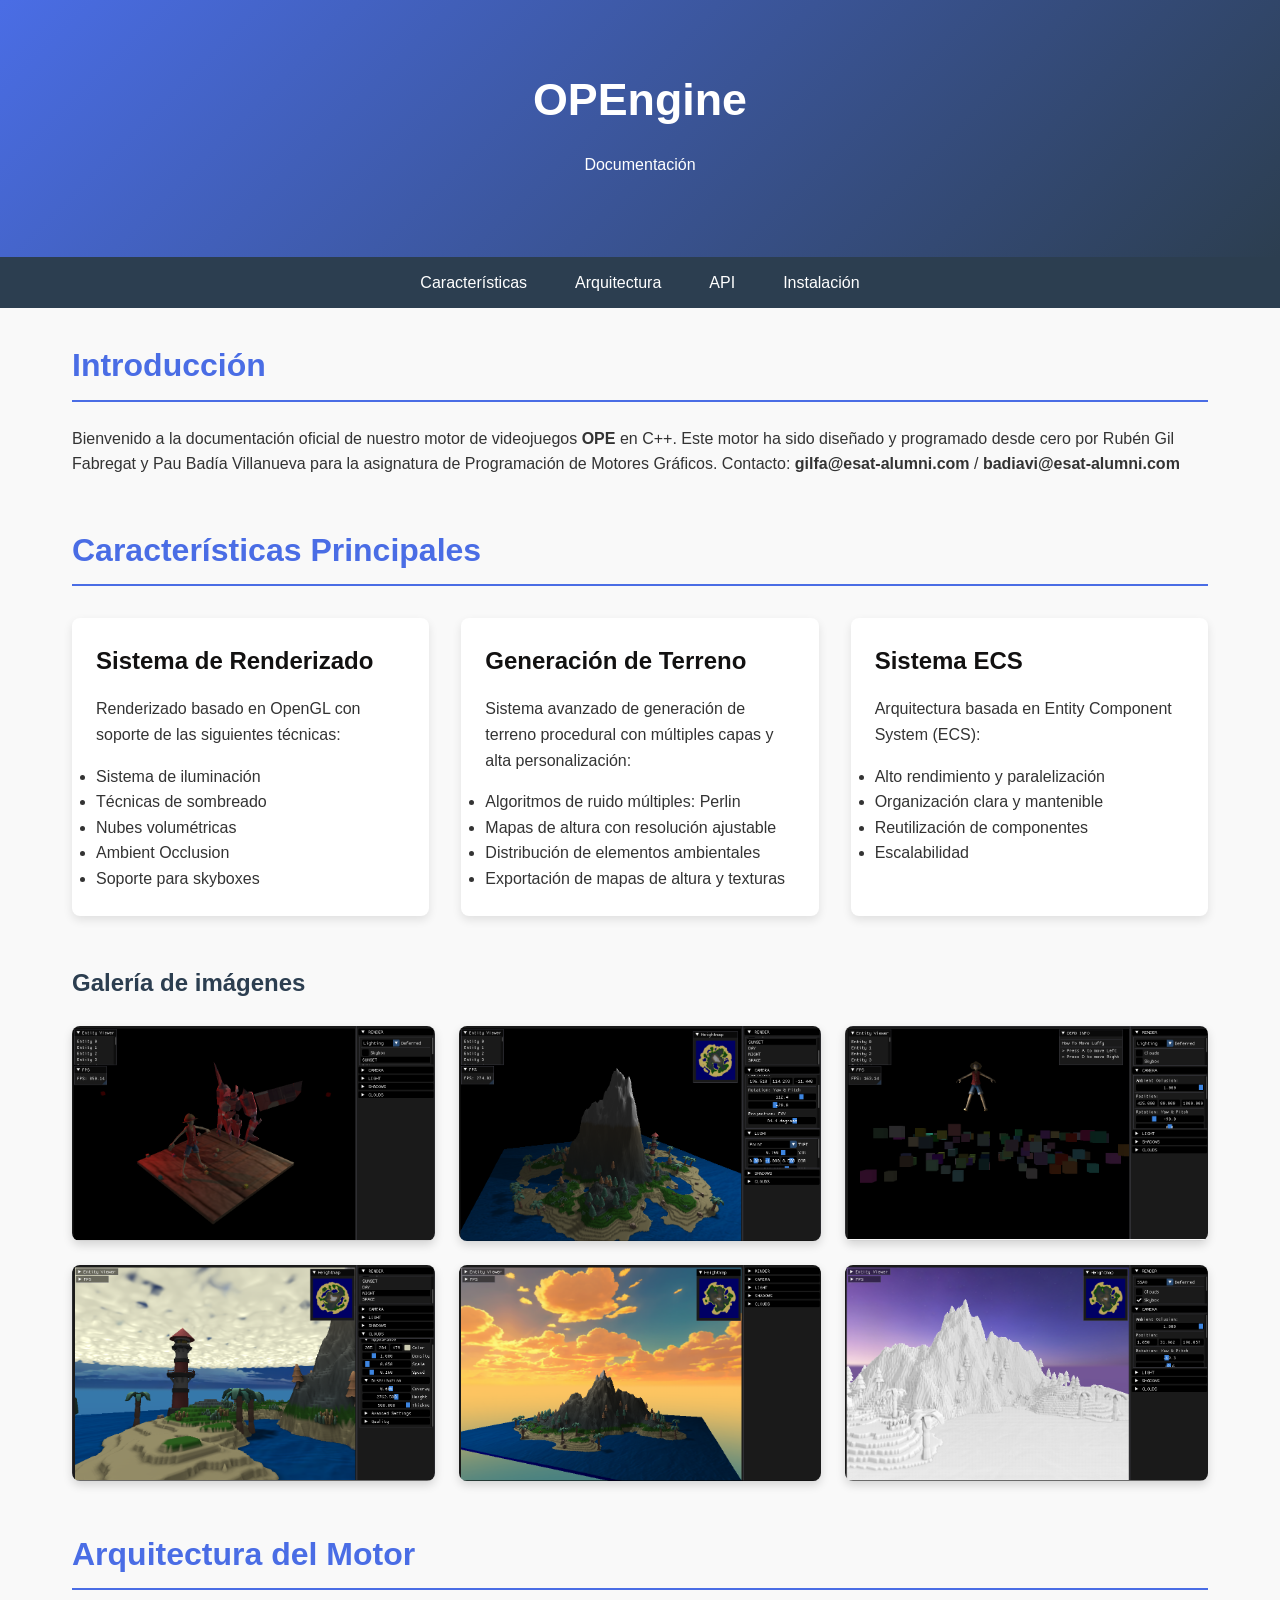
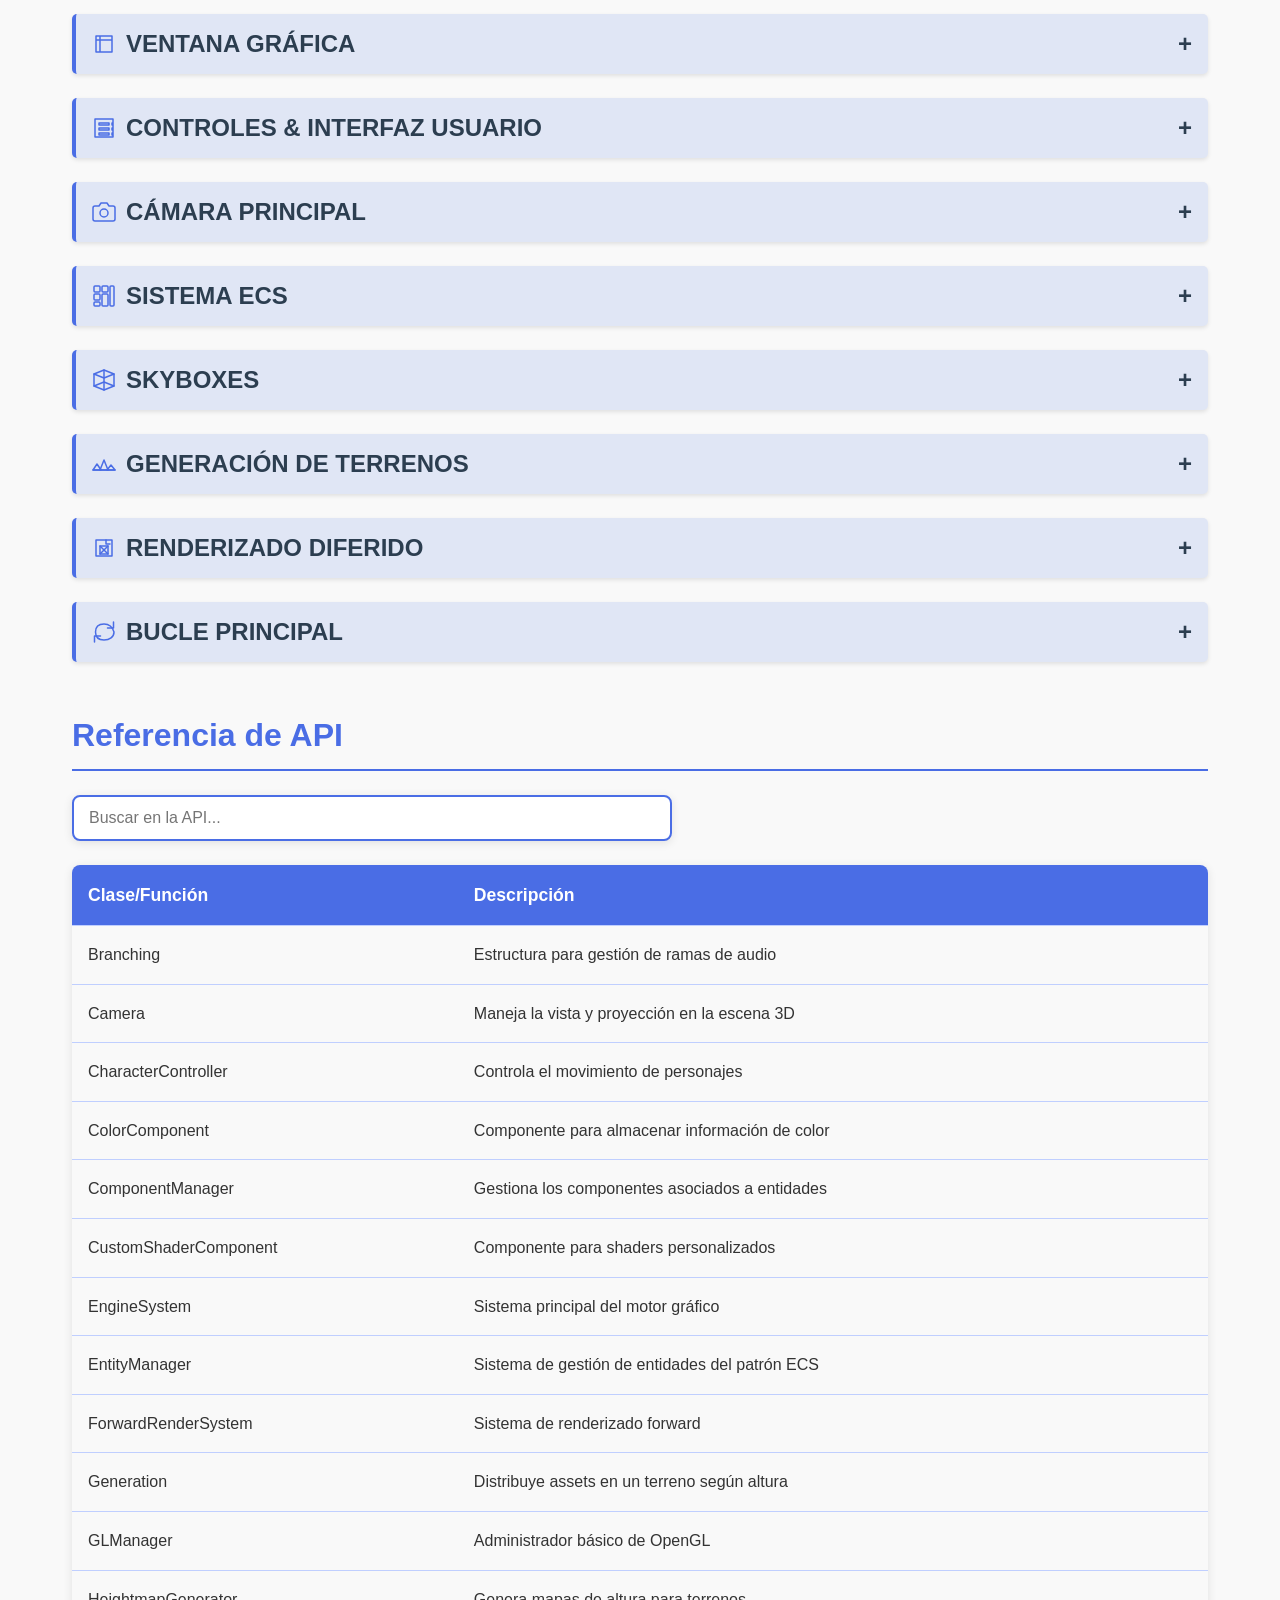
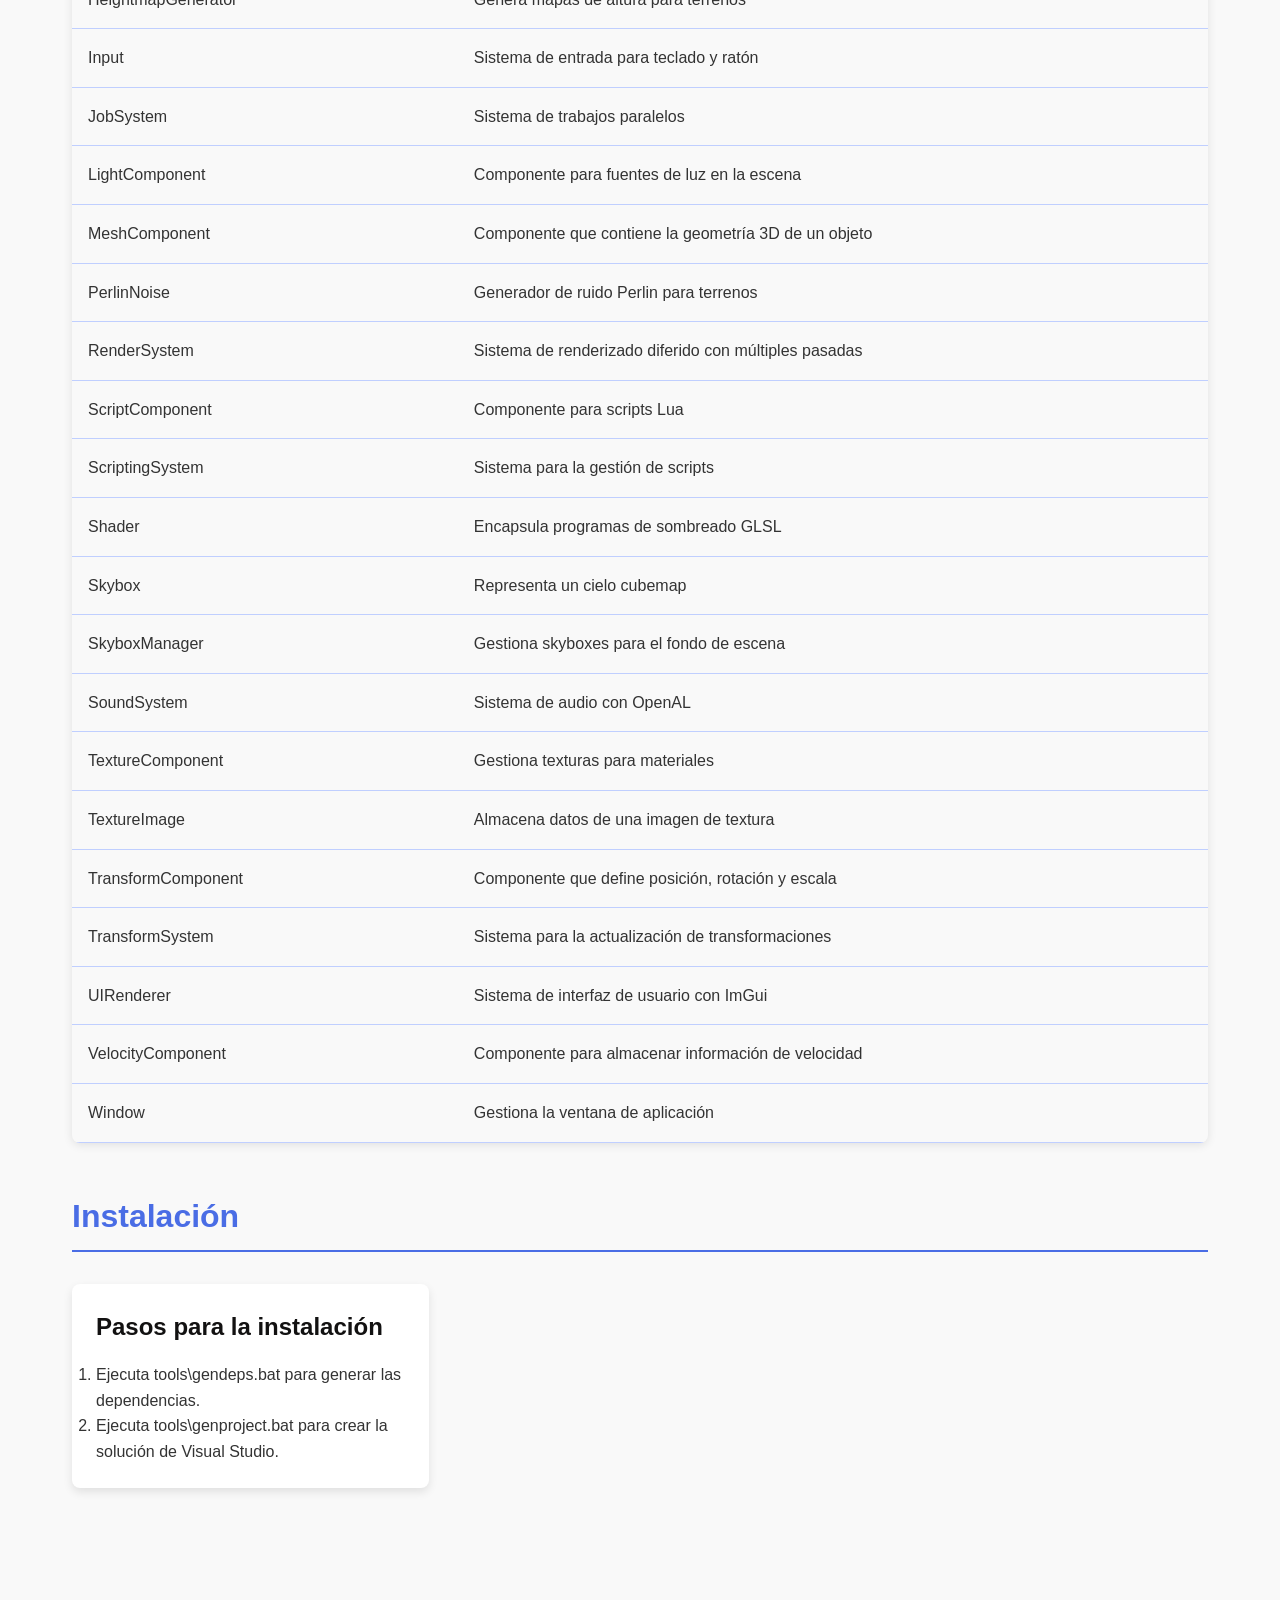
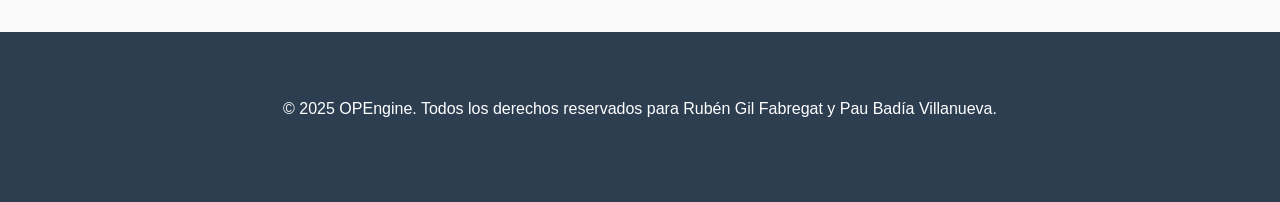
==== index.html @ 67fdb4c8 "Barra busqueda Api" ====
<!DOCTYPE html>
<html lang="es">
<head>
    <meta charset="UTF-8">
    <meta name="viewport" content="width=device-width, initial-scale=1.0">
    <title>OPEngine</title>
    <style>
        :root {
            --primary-color: #4a6de5;
            --secondary-color: #2c3e50;
            --accent-color: #e74c3c;
            --text-color: #333;
            --light-bg: #f9f9f9;
            --code-bg: #282c34;
            --overlay-bg: rgba(0, 0, 0, 0.8);
        }
        
        * {
            margin: 0;
            padding: 0;
            box-sizing: border-box;
        }
        
        body {
            font-family: 'Segoe UI', Tahoma, Geneva, Verdana, sans-serif;
            line-height: 1.6;
            color: var(--text-color);
            background-color: var(--light-bg);
        }
        
        header {
            background: linear-gradient(135deg, var(--primary-color), var(--secondary-color));
            color: white;
            padding: 2rem 0;
            text-align: center;
        }
        
        nav {
            background-color: var(--secondary-color);
            position: sticky;
            top: 0;
            z-index: 100;
        }
        
        nav ul {
            display: flex;
            justify-content: center;
            list-style-type: none;
            padding: 0.8rem 0;
        }
        
        nav li {
            margin: 0 1.5rem;
        }
        
        nav a {
            color: white;
            text-decoration: none;
            font-weight: 500;
            transition: color 0.3s;
        }
        
        nav a:hover {
            color: var(--accent-color);
        }
        
        .container {
            max-width: 1200px;
            margin: 0 auto;
            padding: 2rem;
        }
        
        section {
            margin-bottom: 3rem;
        }
        
        h1 {
            font-size: 2.8rem;
            margin-bottom: 1rem;
        }
        
        h2 {
            font-size: 2rem;
            color: var(--primary-color);
            margin-bottom: 1.5rem;
            border-bottom: 2px solid var(--primary-color);
            padding-bottom: 0.5rem;
        }
        
        h3 {
            font-size: 1.5rem;
            color: var(--secondary-color);
            margin: 1.5rem 0 1rem 0;
        }
        
        p {
            margin-bottom: 1rem;
        }
        
        .feature-grid {
            display: grid;
            grid-template-columns: repeat(auto-fill, minmax(300px, 1fr));
            gap: 2rem;
            margin-top: 2rem;
        }
        
        .feature-card {
            background-color: white;
            border-radius: 8px;
            box-shadow: 0 4px 10px rgba(0, 0, 0, 0.1);
            padding: 1.5rem;
            transition: transform 0.3s, box-shadow 0.3s;
        }
        
        .feature-card:hover {
            transform: translateY(-5px);
            box-shadow: 0 10px 20px rgba(0, 0, 0, 0.1);
        }
        
        .feature-card h3 {
            color: rgb(18, 17, 17);
            margin-top: 0;
        }
        
        .code-block {
            background-color: var(--code-bg);
            color: #f8f8f2;
            border-radius: 5px;
            padding: 1rem;
            margin: 1.5rem 0;
            overflow-x: auto;
            font-family: 'Consolas', 'Monaco', monospace;
        }
        
        .btn {
            display: inline-block;
            background-color: var(--primary-color);
            color: white;
            padding: 0.8rem 1.5rem;
            border-radius: 5px;
            text-decoration: none;
            font-weight: bold;
            transition: background-color 0.3s;
        }
        
        .btn:hover {
            background-color: #3a5bd0;
        }
        
        .btn-secondary {
            background-color: var(--accent-color);
        }
        
        .btn-secondary:hover {
            background-color: #c0392b;
        }
        
        .cta-section {
            background-color: var(--primary-color);
            color: white;
            text-align: center;
            padding: 3rem 2rem;
            margin: 3rem 0;
            border-radius: 10px;
        }
        
        .cta-section h2 {
            color: white;
            border-bottom: none;
        }
        
        footer {
            background-color: var(--secondary-color);
            color: white;
            text-align: center;
            padding: 2rem;
            margin-top: 4rem;
        }
        
        .demo-container {
            margin: 2rem 0;
            padding: 2rem;
            background-color: white;
            border-radius: 8px;
            box-shadow: 0 4px 15px rgba(0, 0, 0, 0.1);
        }
        
        .api-table {
            width: 100%;
            border-collapse: collapse;
            margin: 1.5rem 0;
        }
        
        .api-table th, .api-table td {
            padding: 0.8rem;
            text-align: left;
            border-bottom: 1px solid #ddd;
        }
        
        .api-table th {
            background-color: var(--primary-color);
            color: white;
        }
        
        .api-table tr:hover {
            background-color: #f5f5f5;
        }
        
        /* Estilos nuevos para secciones desplegables */
        .collapsible {
            background-color: #e0e6f5;
            color: var(--secondary-color);
            cursor: pointer;
            padding: 1rem;
            width: 100%;
            border: none;
            text-align: left;
            outline: none;
            font-size: 1.5rem;
            font-weight: bold;
            transition: 0.4s;
            border-radius: 5px;
            display: flex;
            align-items: center;
            justify-content: space-between;
            margin-top: 1.5rem;
            border-left: 4px solid var(--primary-color);
            box-shadow: 0 2px 4px rgba(0, 0, 0, 0.1);
        }
        
        .collapsible:hover, .collapsible.active {
            background-color: #cbd5ed;
        }
        
        .collapsible-content {
            max-height: 0;
            overflow: hidden;
            transition: max-height 0.3s ease-out;
        }
        
        .collapsible:after {
            content: '\002B';  /* Signo + */
            font-size: 1.5rem;
            margin-left: 5px;
        }
        
        .collapsible.active:after {
            content: "\2212";  /* Signo - */
        }
        
        /* Estilos para la galería de imágenes */
        .gallery-section {
            margin: 3rem 0;
        }
        
        .image-gallery {
            display: grid;
            grid-template-columns: repeat(auto-fill, minmax(300px, 1fr));
            gap: 1.5rem;
            margin-top: 1.5rem;
        }
        
        .gallery-item {
            position: relative;
            border-radius: 8px;
            overflow: hidden;
            box-shadow: 0 4px 10px rgba(0, 0, 0, 0.15);
            transition: transform 0.3s, box-shadow 0.3s;
        }
        
        .gallery-item:hover {
            transform: translateY(-5px);
            box-shadow: 0 10px 20px rgba(0, 0, 0, 0.2);
        }
        
        .gallery-image {
            width: 100%;
            height: auto;
            display: block;
            transition: transform 0.5s;
        }
        
        .gallery-item:hover .gallery-image {
            transform: scale(1.05);
        }
        
        .gallery-caption {
            position: absolute;
            bottom: 0;
            left: 0;
            right: 0;
            background: rgba(0, 0, 0, 0.7);
            color: white;
            padding: 0.8rem;
            transform: translateY(100%);
            transition: transform 0.3s;
        }
        
        .gallery-item:hover .gallery-caption {
            transform: translateY(0);
        }
        
        /* Estilos para el lightbox */
        .lightbox {
            display: none;
            position: fixed;
            z-index: 1000;
            top: 0;
            left: 0;
            width: 100%;
            height: 100%;
            background-color: var(--overlay-bg);
            justify-content: center;
            align-items: center;
            opacity: 0;
            transition: opacity 0.3s ease;
        }
        
        .lightbox.active {
            display: flex;
            opacity: 1;
        }
        
        .lightbox-content {
            position: relative;
            max-width: 80%;
            max-height: 80vh;
            margin: auto;
            border-radius: 8px;
            overflow: hidden;
            box-shadow: 0 0 30px rgba(0, 0, 0, 0.5);
            transform: scale(0.9);
            transition: transform 0.3s ease;
        }
        
        .lightbox.active .lightbox-content {
            transform: scale(1);
        }
        
        .lightbox-image {
            display: block;
            width: 100%;
            height: auto;
            max-height: 80vh;
            object-fit: contain;
        }
        
        .lightbox-close {
            position: absolute;
            top: 15px;
            right: 15px;
            font-size: 30px;
            color: white;
            background-color: rgba(0, 0, 0, 0.5);
            width: 40px;
            height: 40px;
            border-radius: 50%;
            display: flex;
            justify-content: center;
            align-items: center;
            cursor: pointer;
            transition: background-color 0.3s;
        }
        
        .lightbox-close:hover {
            background-color: rgba(0, 0, 0, 0.8);
        }
        
        .lightbox-caption {
            position: absolute;
            bottom: 0;
            left: 0;
            right: 0;
            padding: 15px;
            background-color: rgba(0, 0, 0, 0.7);
            color: white;
            text-align: center;
        }
        
        /* Estilos para los iconos de arquitectura */
        .architecture-icon {
            width: 24px;
            height: 24px;
            margin-right: 10px;
            fill: none;
            stroke: var(--primary-color);
            stroke-width: 1.5;
            stroke-linecap: round;
            stroke-linejoin: round;
        }
        
        /* Ajustar el estilo de los botones colapsables para incluir iconos */
        .collapsible {
            display: flex;
            align-items: center;
        }
        
        .icon-title {
            margin-left: 0;
            flex-grow: 1;
        }

/* Estilos para la sección API expandible con mayor contraste */
.api-table {
    width: 100%;
    border-collapse: collapse;
    margin: 1.5rem 0;
    box-shadow: 0 2px 10px rgba(0, 0, 0, 0.1);
    border-radius: 8px;
    overflow: hidden;
}

.api-table th, .api-table td {
    padding: 1rem;
    text-align: left;
    border-bottom: 1px solid #c0cfff;
}

.api-table th {
    background-color: var(--primary-color);
    color: white;
    font-size: 1.1em;
}

/* Filas expandibles */
.api-expandable-row {
    cursor: pointer;
    transition: all 0.3s;
    background-color: white;
    position: relative;
}

.api-expandable-row:hover {
    background-color: #d8e1ff;
}

/* Añadir icono de despliegue */
.api-expandable-row td:first-child::after {
    content: '+';
    position: absolute;
    right: 20px;
    color: var(--primary-color);
    font-weight: bold;
    font-size: 1.5em;
}

/* Cambiar icono cuando está expandido */
.api-expandable-row.active td:first-child::after {
    content: '−';
}

/* Filas de detalles */
.details-row {
    display: none;
    background-color: #ebf0ff;
    border-left: 5px solid var(--primary-color);
}

/* Anular cualquier hover de tabla genérico que pueda estar afectando */
.api-table tr.details-row:hover {
    background-color: #ebf0ff !important; /* Mantener el mismo color de fondo - !important para sobreescribir otros estilos */
}

.details-content {
    padding: 20px;
}

.details-content h3 {
    margin-top: 0;
    margin-bottom: 15px;
    font-size: 1.2em;
    color: var(--secondary-color);
    border-bottom: 2px solid var(--primary-color);
    padding-bottom: 8px;
    display: inline-block;
}

.details-content ul {
    margin: 0 0 20px 0;
    padding-left: 20px;
}

.details-content li {
    margin-bottom: 8px;
    line-height: 1.5;
}

.details-content code {
    background-color: #e8eaed;
    padding: 3px 6px;
    border-radius: 4px;
    font-family: 'Consolas', 'Monaco', monospace;
    color: var(--accent-color);
    font-weight: 500;
    box-shadow: 0 1px 2px rgba(0, 0, 0, 0.1);
}

.search-container {
    margin: 1.5rem 0;
    position: relative;
    width: 100%;
    max-width: 600px;
}

.api-search-input {
    width: 100%;
    padding: 12px 40px 12px 15px;
    font-size: 16px;
    border-radius: 8px;
    border: 2px solid var(--primary-color);
    box-shadow: 0 2px 10px rgba(0, 0, 0, 0.1);
    transition: all 0.3s;
}

.api-search-input:focus {
    outline: none;
    box-shadow: 0 2px 15px rgba(74, 109, 229, 0.3);
    border-color: var(--primary-color);
}

.api-search-clear {
    position: absolute;
    right: 10px;
    top: 50%;
    transform: translateY(-50%);
    background: none;
    border: none;
    font-size: 22px;
    color: #999;
    cursor: pointer;
    width: 30px;
    height: 30px;
    display: flex;
    align-items: center;
    justify-content: center;
    border-radius: 50%;
    transition: all 0.2s;
}

.api-search-clear:hover {
    background-color: #f0f0f0;
    color: var(--accent-color);
}

.api-search-clear.hidden {
    display: none;
}

.api-search-highlight {
    background-color: rgba(231, 76, 60, 0.2);
    padding: 2px;
    border-radius: 3px;
}

tr.hidden-row {
    display: none;
}

.no-results-message {
    padding: 20px;
    text-align: center;
    font-size: 16px;
    color: #666;
    background-color: #f9f9f9;
    border-radius: 8px;
    margin: 20px 0;
    display: none;
}
        
        @media (max-width: 768px) {
            nav ul {
                flex-direction: column;
                align-items: center;
            }
            
            nav li {
                margin: 0.5rem 0;
            }
            
            .feature-grid {
                grid-template-columns: 1fr;
            }
            
            .image-gallery {
                grid-template-columns: 1fr;
            }
        }
    </style>
    
    <!-- SVG Definitions para iconos de arquitectura -->
    <svg style="display: none;">
        <!-- Icono Ventana Gráfica -->
        <symbol id="window-icon" viewBox="0 0 24 24">
            <path d="M4 4h16v16H4V4z M4 8h16 M8 4v16"/>
        </symbol>
        
        <!-- Icono Controles e Interfaz de Usuario -->
        <symbol id="ui-icon" viewBox="0 0 24 24">
            <path d="M3 3h18v18H3V3z M7 7h10v2H7V7z M7 12h10v2H7v-2z M7 17h10v2H7v-2z M20 7h1v2h-1V7z M20 12h1v2h-1v-2z M20 17h1v2h-1v-2z"/>
        </symbol>
        
        <!-- Icono Cámara Principal -->
        <symbol id="camera-icon" viewBox="0 0 24 24">
            <path d="M23 19a2 2 0 0 1-2 2H3a2 2 0 0 1-2-2V8a2 2 0 0 1 2-2h4l2-3h6l2 3h4a2 2 0 0 1 2 2v11z"/>
            <circle cx="12" cy="13" r="4"/>
        </symbol>
        
        <!-- Icono Sistema ECS -->
        <symbol id="ecs-icon" viewBox="0 0 24 24">
            <rect x="2" y="2" width="6" height="6" rx="1"/>
            <rect x="2" y="10" width="6" height="6" rx="1"/>
            <rect x="2" y="18" width="6" height="4" rx="1"/>
            <rect x="10" y="2" width="6" height="6" rx="1"/>
            <rect x="10" y="10" width="6" height="12" rx="1"/>
            <rect x="18" y="2" width="4" height="20" rx="1"/>
        </symbol>
        
        <!-- Icono Skyboxes -->
        <symbol id="skybox-icon" viewBox="0 0 24 24">
            <path d="M12 2 L2 6 L2 18 L12 22 L22 18 L22 6 L12 2 Z"/>
            <path d="M12 2 L12 22"/>
            <path d="M2 6 L12 10 L22 6"/>
            <path d="M2 18 L12 14 L22 18"/>
        </symbol>
        
        <!-- Icono Generación de Terrenos -->
        <symbol id="terrain-icon" viewBox="0 0 24 24">
            <path d="M1 18 L5 12 L9 18 Z"/>
            <path d="M8 18 L12 8 L16 18 Z"/>
            <path d="M15 18 L19 13 L23 18 Z"/>
            <path d="M1 18 L23 18"/>
        </symbol>
        
        <!-- Icono Renderizado Diferido -->
        <symbol id="render-icon" viewBox="0 0 24 24">
            <path d="M4 4 h16 v16 h-16 z"/>
            <path d="M14 4 v4 h4"/>
            <path d="M8 10 h8 v8 h-8 z"/>
            <path d="M8 10 l8 8"/>
            <path d="M16 10 l-8 8"/>
        </symbol>
        
        <!-- Icono Bucle Principal -->
        <symbol id="loop-icon" viewBox="0 0 24 24">
            <path d="M21.5 2v6h-6M2.5 22v-6h6"/>
            <path d="M22 12c0 5-4.5 8-10 8s-8.5-3-8.5-8 3-8 8.5-8 8.5 3 10 8z"/>
        </symbol>
    </svg>
</head>
<body>
    <header>
        <div class="container">
            <h1>OPEngine</h1>
            <p>Documentación</p>
        </div>
    </header>
    
    <nav>
        <ul>
            <li><a href="#caracteristicas">Características</a></li>
            <li><a href="#arquitectura">Arquitectura</a></li>
            <li><a href="#api">API</a></li>
            <li><a href="#descargas">Instalación</a></li>
        </ul>
    </nav>
    
    <main class="container">
        <section id="introduccion">
            <h2>Introducción</h2>
            <p>Bienvenido a la documentación oficial de nuestro motor de videojuegos <strong>OPE</strong> en C++. Este motor ha sido diseñado y programado desde cero por Rubén Gil Fabregat y Pau Badía Villanueva 
            para la asignatura de Programación de Motores Gráficos. Contacto: <strong>gilfa@esat-alumni.com</strong> / <strong>badiavi@esat-alumni.com</strong></p>
        </section>
        
        <section id="caracteristicas">
            <h2>Características Principales</h2>
            <div class="feature-grid">
                <div class="feature-card">
                    <h3>Sistema de Renderizado</h3>
                    <p>Renderizado basado en OpenGL con soporte de las siguientes técnicas:</p>
                    <ul>
                        <li>Sistema de iluminación</li>
                        <li>Técnicas de sombreado</li>
                        <li>Nubes volumétricas</li>
                        <li>Ambient Occlusion</li>
                        <li>Soporte para skyboxes</li>
                    </ul>
                </div>
                
                <div class="feature-card">
                    <h3>Generación de Terreno</h3>
                    <p>Sistema avanzado de generación de terreno procedural con múltiples capas y alta personalización:</p>
                    <ul>
                        <li>Algoritmos de ruido múltiples: Perlin</li>
                        <li>Mapas de altura con resolución ajustable</li>
                        <li>Distribución de elementos ambientales</li>
                        <li>Exportación de mapas de altura y texturas</li>
                    </ul>
                </div>
                
                <div class="feature-card">
                    <h3>Sistema ECS</h3>
                    <p>Arquitectura basada en Entity Component System (ECS):</p>
                    <ul>
                        <li>Alto rendimiento y paralelización</li>
                        <li>Organización clara y mantenible</li>
                        <li>Reutilización de componentes</li>
                        <li>Escalabilidad</li>
                    </ul>
                </div>
            </div>
            
            <!-- Galería de imágenes -->
            <div class="gallery-section">
                <h3>Galería de imágenes</h3>
                <div class="image-gallery">
                    <div class="gallery-item" style="cursor: pointer;">
                        <img src="motor2.png" alt="Sistema de renderizado" class="gallery-image">
                        <div class="gallery-caption">Sistema de renderizado avanzado con iluminación Blinn-Phong</div>
                    </div>
                    <div class="gallery-item" style="cursor: pointer;">
                        <img src="motor6.png" alt="Generación de terreno procedural" class="gallery-image">
                        <div class="gallery-caption">Terreno procedural generado con algoritmos de ruido Perlin</div>
                    </div>
                    <div class="gallery-item" style="cursor: pointer;">
                        <img src="motor5.png" alt="Sistema ECS" class="gallery-image">
                        <div class="gallery-caption">Arquitectura ECS: Organización de entidades y componentes</div>
                    </div>
                    <div class="gallery-item" style="cursor: pointer;">
                        <img src="clouds.png" alt="Técnicas de sombreado" class="gallery-image">
                        <div class="gallery-caption">Efectos atmosféricos y nubes volumétricas</div>
                    </div>
                    <div class="gallery-item" style="cursor: pointer;">
                        <img src="skybox.png" alt="Skyboxes" class="gallery-image">
                        <div class="gallery-caption">Sistema de skyboxes dinámicos</div>
                    </div>
                    <div class="gallery-item" style="cursor: pointer;">
                        <img src="ssao.png" alt="Post-procesado" class="gallery-image">
                        <div class="gallery-caption">Efectos de post-procesado y ambient occlusion</div>
                    </div>
                </div>
            </div>
        </section>
        
        <section id="arquitectura">
            <h2>Arquitectura del Motor</h2>
            <button class="collapsible">
                <svg class="architecture-icon">
                    <use href="#window-icon"></use>
                </svg>
                <span class="icon-title">VENTANA GRÁFICA</span>
            </button>
            
            <div class="collapsible-content">
                <p style="text-align: justify; margin-top: 20px; margin-bottom: 20px;">Creación y gestión eficiente de ventanas gráficas. La inicialización comienza con la creación 
                de una instancia del sistema de motor <strong>[EngineSystem]</strong> y la configuración de los parámetros básicos de la ventana, utilizando la función estática <strong>[Window::make()]</strong> de la clase <strong>[Window]</strong>.</p>

                <p style="text-align: justify; margin-top: 20px; margin-bottom: 20px;">La funicón <strong>[Window::make()]</strong> devolverá un <strong>optional ptr</strong>, para obtener la variable de ventana necesitaremos mover su valor a una varibale de tipo <strong>[Window]</strong>.
                    Por último habrá que asociar la ventana creando un contexto en el sistema, para lograrlo es necesario utilizar <strong>[window.makeContext(system)]</strong>.</p>
                <div class="code-block">
                    <pre>
//ENGINE//---------------------------------------------------------------------------------------
EngineSystem system;

//CREAR VENTANA//--------------------------------------------------------------------------------
int windowWidth = 800;
int windowHeight = 600;
std::string window_name = "Main Window -- Terrain Demo";

auto opt_window = Window::make(windowWidth, windowHeight, window_name, system);
if (!opt_window) {
    std::cerr << "Error: Failed to create window." << std::endl;
    return -1;
}

//INICIALIZAR VENTANA//---------------------------------------------------------------------------
Window window = std::move(opt_window.value());
window.makeContext(system);</pre>
                </div>
            </div>

            <button class="collapsible">
                <svg class="architecture-icon">
                    <use href="#ui-icon"></use>
                </svg>
                <span class="icon-title">CONTROLES & INTERFAZ USUARIO</span>
            </button>
            <div class="collapsible-content">
                <p style="text-align: justify; margin-top: 20px; margin-bottom: 20px;">Para poder utilizar las funcionalidades de input, es necesario declarar un clase <strong>[Input]</strong> y asignarle la ventana
                que tiene en contexto el sistema del motor. De la misma forma con la clase <strong>[UIRenderer]</strong>. Estas variables inicialidas serán necesarias más adelante para otros subsistemas.</p>
                <div class="code-block">
                    <pre>
//INPUT//-----------------------------------------------------------------------------------------
Input input(window.getWindow());

//UI//--------------------------------------------------------------------------------------------
UIRenderer ui(window.getWindow());</pre>
                </div>
            </div>
            
            <button class="collapsible">
                <svg class="architecture-icon">
                    <use href="#camera-icon"></use>
                </svg>
                <span class="icon-title">CÁMARA PRINCIPAL</span>
            </button>
            <div class="collapsible-content">
                <p style="text-align: justify; margin-top: 20px; margin-bottom: 20px;">Creación y gestión de una variable Cámara. Para crear una variable <strong>[Camera]</strong>, es necesario, haber creado una clase <strong>[Input]</strong> previamente
                    y asignarla a la cámara junto a los demás parámetros de inicialización. Para utilizar dicha cámara como vista en la escena, será necesario asociarla al <strong>[RenderSystem]</strong>.</p>

                <p style="text-align: justify; margin-top: 20px; margin-bottom: 20px;">Por otro lado, el movimiento de Flycam puede ser activado, utilizando el método <strong>[camera.update()]</strong> en el Main Loop. 
                    Para poder desbloquear la rotación de la cámara es necesario pulsar la tecla <strong>[SHIFT]</strong> y para el movimiento normal <strong>[WASD]</strong>. La intensidad del <strong>[SSAO]</strong> se ajusta desde la cámara.</p>
                <div class="code-block">
                    <pre>
//CÁMARA//----------------------------------------------------------------------------------------
Camera camera(&input, glm::vec3(-90.0f, 150.0f, 130.0f),                // posición
                0.0f,                                                   // yaw
                -30.0f,                                                 // pitch
                75.0f,                                                  // fov (campo de visión)
                windowWidth / windowHeight,                             // relación de aspecto
                0.1f,                                                   // plano cercano
                15000.f);                                               // plano lejano

//ASOCIAR CÁMARA AL RENDER//----------------------------------------------------------------------
renderSystem.render(em, cm, "renderShader...", "skybox", camera);

//SSAO//------------------------------------------------------------------------------------------
camera.ambientOclussionStrenght = 1.0f;
            
//MOVIMIENTO CÁMARA FLYCAM//----------------------------------------------------------------------
float deltaTime = system.getDeltaTime();
camera.update(deltaTime);</pre>
                </div>
            </div>

            <button class="collapsible">
                <svg class="architecture-icon">
                    <use href="#ecs-icon"></use>
                </svg>
                <span class="icon-title">SISTEMA ECS</span>
            </button>
            <div class="collapsible-content">
                <p style="text-align: justify; margin-top: 20px; margin-bottom: 20px;">Creación y gestión de entidades. Para poder utilizar las herramientas ECS, es necesario crear una variable de tipo <strong>[EntityManager]</strong>
                y otra de tipo <strong>[ComponentManager]</strong>, la primera permitirá crear entidades y la segunda añadir/obtener componentes de dichas entidades.</p> 

                <p style="text-align: justify; margin-top: 20px; margin-bottom: 20px;">Para añadirle a una entidad una malla cargada desde el dispositivo, deberemos utilizar el método estático <strong>[MeshComponent::loadModel()]</strong>.
                Está función nos devuelve una variable <strong>[MeshData]</strong>, necesaria para la construcción de una variable de tipo malla, <strong>[MeshComponent(MeshData)]</strong>, una vez este componente esté inicializado se puede añadir a la entidad con
                la función <strong>[cm.addComponent(Entidad, &ltComponente&gt)]</strong>.</p> 
                
                
                <p style="text-align: justify; margin-top: 20px; margin-bottom: 20px;"></p>Si a una entidad se le añaden varios componentes del mismo tipo, se utilizará el último componente añadido.</p> 
                
                <p style="text-align: justify; margin-top: 20px; margin-bottom: 20px;">Es importante tener en cuenta que los componentes se deben obtener preferiblemente en el Main Loop.</p>
                <div class="code-block">
                    <pre>
//INICIALIZAR ECS//--------------------------------------------------------------------------------
EntityManager em;
ComponentManager cm;

//CREAR UNA ENTIDAD RENDERIZABLE//------------------------------------------------------------------
Entity Luffy = em.createEntity();
cm.addComponent(Luffy, ColorComponent{ glm::vec4(1.0, 1.0, 1.0, 1.0), true });
cm.addComponent(Luffy, TransformComponent{ glm::vec3(40.0f, 50.0f, -50.0f),
                                            glm::vec3(0.0f, 0.0f, 0.0f),
                                            glm::vec3(0.5f, 0.5f, 0.5f) });
cm.addComponent(Luffy, MeshComponent(MeshComponent::loadModel("../assets/obj/luffy.obj")));
cm.addComponent(Luffy, TextureComponent(TextureComponent::loadTexture("../assets/textures/luffyTexture.png")));

//OBTENER COMPONENTES DE ENTIDAD//-----------------------------------------------------------------
TransformComponent* tc = cm.getComponent&ltTransformComponent&gt(Luffy);
MeshComponent* mc = cm.getComponent&ltMeshComponent&gt(Luffy);
TextureComponent* texc = cm.getComponent&ltTextureComponent&gt(Luffy);</pre>
                </div>
            </div>

            <button class="collapsible">
                <svg class="architecture-icon">
                    <use href="#skybox-icon"></use>
                </svg>
                <span class="icon-title">SKYBOXES</span>
            </button>
            <div class="collapsible-content">
                <p style="text-align: justify; margin-top: 20px; margin-bottom: 20px;">Creación y gestión de skybox. Para poder añadir un skybox a la escena es necesario crear una variable de tipo <strong>[SkyboxManager]</strong>,
                este manager nos permitirá agregar varios skybox con el método <strong>[skyboxManager.add()]</strong>  para posteriormente seleccionar el que queramos renderizar.</p> 

                <p style="text-align: justify; margin-top: 20px; margin-bottom: 20px;">El formato aceptado por <strong>[skyboxManager.add()]</strong> es un CubeMap que se compone de 6 imagenes. <strong>Referencia:</strong> <a href="https://freestylized.com/all-skybox/" target="_blank">Freestylized Skybox Collection</a></p> 
                <div class="code-block">
                    <pre>
//SKYBOXES//----------------------------------------------------------------------------------------
SkyboxManager skyboxManager;

//SKYBOX - 0
skyboxManager.add({
    "../assets/skyboxes/sunset/px.png",  // POSITIVE_X
    "../assets/skyboxes/sunset/nx.png",  // NEGATIVE_X
    "../assets/skyboxes/sunset/py.png",  // POSITIVE_Y
    "../assets/skyboxes/sunset/ny.png",  // NEGATIVE_Y
    "../assets/skyboxes/sunset/pz.png",  // POSITIVE_Z
    "../assets/skyboxes/sunset/nz.png"   // NEGATIVE_Z
});

//SKYBOX - 1
skyboxManager.add({
    "../assets/skyboxes/day/px.png",  // POSITIVE_X
    "../assets/skyboxes/day/nx.png",  // NEGATIVE_X
    "../assets/skyboxes/day/py.png",  // POSITIVE_Y
    "../assets/skyboxes/day/ny.png",  // NEGATIVE_Y
    "../assets/skyboxes/day/pz.png",  // POSITIVE_Z
    "../assets/skyboxes/day/nz.png"   // NEGATIVE_Z
});

//RENDERIZAR SKYBOX -> 1
renderSystem.skyboxSelector = 1;

//ASOCIAR SKYBOX MANAGER AL RENDER//---------------------------------------------------------------
renderSystem.render(em, cm, "renderShader...", skyboxManager, camera);</pre>
                </div>
            </div>

            <button class="collapsible">
                <svg class="architecture-icon">
                    <use href="#terrain-icon"></use>
                </svg>
                <span class="icon-title">GENERACIÓN DE TERRENOS</span>
            </button>
            <div class="collapsible-content">
                <p style="text-align: justify; margin-top: 20px; margin-bottom: 20px;">La generación de Terrenos se divide en 3 secciones. La primera sección consiste en generar el mapa de alturas con la clase <strong>[HeightmapGenerator]</strong> y el método
                 <strong>[heightmap.generateHeightmap()]</strong>, esto generará una imagen de heightmap guardada en nuestro dispositivo, también podemos hacerlo respectivamente con el colormap del terreno 
                 utilizando <strong>[heightmap.generateColorMap()]</strong>, esto generará una textura que al asignarla al terreno dará un color por alturas.</p> 

                 <p style="text-align: justify; margin-top: 20px; margin-bottom: 20px;">La segunda sección consiste en transformar la imagen heightmap generada previamente en una malla de terreno, para lograr esta función es necesario
                    leer el archivo imagen heightmap del dispositivo y almacenarlo en una variable de tipo <strong>[TextureImage]</strong>, una vez hecho esto, al añadir un componente <strong>[Mesh]</strong> en lugar de cargar un modelo, hay que utilizar el
                    método estático <strong>[MeshComponent::loadHeightMap()]</strong>.
                 </p> 

                 <p style="text-align: justify; margin-top: 20px; margin-bottom: 20px;">La tercera y última sección consiste en generar assets distribuidos por altura y cantidad en un terreno (compatible con otros modelos 3D). Para lograr este resultado
                    se debe crear una variable <strong>[Generation]</strong> para cada iteración de generación, también se debe asociar en su inicialización una entidad que contenga un componente <strong>[Mesh]</strong>, si la entidad no contiene dicho componente la generación fallará.
                 </p> 

                <div class="code-block">
                    <pre>
//GENERADOR MAPA DE ALTURA//-----------------------------------------------------------------------
HeightmapGenerator heightmap(512, 512);
heightmap.generateHeightmap(0.01, 4, 0.4, 2.2);
heightmap.applyIslandMask(1.5);
heightmap.saveAsImage("../assets/heightmaps/heightmap.png");
std::vector<uint8_t> colorMap = heightmap.generateColorMap();
heightmap.saveColorMapAsImage("../assets/heightmaps/heightmap_colormap.png", colorMap, heightmap.width, heightmap.height);

//ENTIDAD DE TERRENO//------------------------------------------------------------------------------
TextureImage h_map_tex = TextureComponent::loadTexture("../assets/heightmaps/heightmap.png");
Entity h_map = em.createEntity();
cm.addComponent(h_map, ColorComponent{ glm::vec4(1.0f, 1.0f, 1.0f, 1.0f), true});
cm.addComponent(h_map, TransformComponent{
       glm::vec3(0.0f, 0.0f, 0.0f),
       glm::vec3(0.0f, 0.0f, 0.0f),
       glm::vec3(0.5f, 0.5f, 0.5f) });
cm.addComponent(h_map, MeshComponent(MeshComponent::loadHeightMap(h_map_tex, 620.0f, 1.0f)));
cm.addComponent(h_map, TextureComponent(TextureComponent::loadTexture("../assets/heightmaps/heightmap_colormap.png")));

//GENERACIÓN DE ASSETS EN UN TERRENO//----------------------------------------------------------------
MeshData palm = MeshComponent::loadModel("../assets/obj/palm.obj");
std::shared_ptr<TextureImage> palmTexture = std::make_shared<TextureImage>(TextureComponent::loadTexture("../assets/textures/palmTexture.png"));
Generation gen(em, cm, h_map, palm, glm::vec3(3.0f, 4.0f, 3.0f), palmTexture, glm::vec2(4.0f, 11.0f),

MeshData grass = MeshComponent::loadModel("../assets/obj/grass.obj");
std::shared_ptr<TextureImage> grassTexture = std::make_shared<TextureImage>(TextureComponent::loadTexture("../assets/textures/grassTexture.png"));
Generation gen2(em, cm, h_map, grass, glm::vec3(3.0f, 7.5f, 3.0f), grassTexture, glm::vec2(16.0f, 25.0f), 70);</pre>
                </div>
            </div>

            <button class="collapsible">
                <svg class="architecture-icon">
                    <use href="#render-icon"></use>
                </svg>
                <span class="icon-title">RENDERIZADO DIFERIDO</span>
            </button>
            <div class="collapsible-content">
                <p style="text-align: justify; margin-top: 20px; margin-bottom: 20px;">Sistema de renderizado principal. Todas las entidades que tengan los siguientes componentes serán renderizadas en la escena:
                    <strong>[ColorComponent], [TransformComponent], [MeshComponent] y [TextureComponent]</strong>. Si falta algún componente mencionado anteriormente la entidad respectiva no se renderizará. 
                    Si se desea que una entidad no genere sombra, <strong>ColorComponent{ glm::vec4(1.0f, 1.0f, 1.0f, 1.0f), <strong>castShadow = false</strong>};</strong>
                </p>

                <p style="text-align: justify; margin-top: 20px; margin-bottom: 20px;">En el constructor se puede indicar si el resultado final del renderizado se volcará en la pantalla(true) o en una textura(false). En caso que sea en una textura, que es
                    la forma default, en el Main Loop se deberá utilizar la función de la clase de interfaz de usuario, <strong>[ui.renderWindow(renderSystem)]</strong> esto renderizará la escena en una ventana imgui del tamaño correspondiente.
                </p>

                <p style="text-align: justify; margin-top: 20px; margin-bottom: 20px;">El motor da soporte a los <strong>[OPE Default Shaders]</strong>, estos shaders son esenciales al momento de realizar el renderizado,
                    es posible utilizar shaders customizados pero se recomienda el uso de los nativos del motor. Estos se incluyen en la siguiente ruta: <strong>"../shaders/vertex/vsShader"</strong> y <strong>"../shaders/fragment/fsShader"</strong>.</p>
                    
                <p style="text-align: justify; margin-top: 20px; margin-bottom: 20px;">Si se desea utilizar un shader específico para calcular el albedo de una entidad, existe <strong>[CustomShaderComponent]</strong>,
                    si dicha entidad lleva este componente, el <strong>[GeometryShader]</strong> del motor será sobreescrito a la hora de renderizar dicha entidad por el shader personalizado correspondiente. El shader debe de tener
                    una estructura similiar al shader de geometría para escribir en los gBuffers adecuadamente, de lo contrario, no se trasmitirá en el resultado.</p>
                    
                    <p style="text-align: justify; margin-top: 20px; margin-bottom: 20px;"></p><strong>!!!</strong><strong>[CustomShaderComponent]</strong> se encuentra en fase de desarrollo, consultar con los desarrolladores<strong>!!!</strong></p>

                <div class="code-block">
                    <pre>
//INICIALIZAR//------------------------------------------------------------------------------------                
RenderSystem renderSystem(false, windowWidth, windowHeight);

//OPE DEFAULT SHADERS RENDER SYSTEM//--------------------------------------------------------------
std::shared_ptr<Shader> geometryShader = std::make_shared<Shader>("../shaders/vertex/geometrypassDeferredRendering.vs", "../shaders/fragment/geometrypassDeferredRendering.fs");
std::shared_ptr<Shader> lightShader = std::make_shared<Shader>("../shaders/vertex/lightpassDeferredRendering.vs", "../shaders/fragment/lightpassDeferredRendering.fs");
std::shared_ptr<Shader> shadowShader = std::make_shared<Shader>("../shaders/vertex/pointShadowPass.vs", "../shaders/fragment/pointShadowPass.fs", "../shaders/geometry/pointShadowPass.gs");
std::shared_ptr<Shader> ssaoShader = std::make_shared<Shader>("../shaders/vertex/ssaoPass.vs", "../shaders/fragment/ssaoPass.fs");
std::shared_ptr<Shader> ssaoBlurShader = std::make_shared<Shader>("../shaders/vertex/ssaoBlurPass.vs", "../shaders/fragment/ssaoBlurPass.fs");
std::shared_ptr<Shader> skyboxShader = std::make_shared<Shader>("../shaders/vertex/skybox.vs", "../shaders/fragment/skybox.fs");
std::shared_ptr<Shader> cloudShader = std::make_shared<Shader>("../shaders/vertex/cloudShader.vs", "../shaders/fragment/cloudShader.fs");

//MAIN LOOP//--------------------------------------------------------------------------------------  
renderSystem.render(em, cm, geometryShader, lightShader, shadowShader, ssaoShader, ssaoBlurShader, skyboxShader, cloudShader, skyboxManager, camera);

//CUSTOM GEOMETRY SHADER//------------------------------------------------------------------------------------  
std::shared_ptr<Shader> oceanShader = std::make_shared<Shader>("../shaders/vertex/oceanShader.vs", "../shaders/fragment/oceanShader.fs");

cm.addComponent(ocean, CustomShaderComponent(oceanShader, TextureComponent(TextureComponent::loadTexture("../assets/heightmaps/image.png")), 
                                                          TextureComponent(TextureComponent::loadTexture("../assets/normalMaps/water_normal.jpg"))));</pre>
                </div>
            </div>

            <button class="collapsible">
                <svg class="architecture-icon">
                    <use href="#loop-icon"></use>
                </svg>
                <span class="icon-title">BUCLE PRINCIPAL</span>
            </button>
            <div class="collapsible-content">
                <div class="code-block">
                    <pre>
//MAIN LOOP//---------------------------------------------------------------------------------------
while (window.isOpen()) {

    window.clear(0.0f, 0.0f, 0.0f, 1.0f);
    float deltaTime = system.getDeltaTime();

    //INPUT-----------------------------------------------------------------------------------------
    input.updateKeyStates();

    //CAMERA----------------------------------------------------------------------------------------
    camera.update(deltaTime);

    //UPDATE----------------------------------------------------------------------------------------
    TransformComponent* tc = cm.getComponent<TransformComponent>(light);
    LightComponent* lc = cm.getComponent<LightComponent>(light);
    ColorComponent* cc = cm.getComponent<ColorComponent>(h_map);

    //RENDER----------------------------------------------------------------------------------------    
    renderSystem.render(em, cm, geometryShader, lightShader, shadowShader, ssaoShader, ssaoBlurShader, 
                        skyboxShader, cloudShader, skyboxManager, camera);

    //HUD-------------------------------------------------------------------------------------------
    ui.newFrame();

    //Renderizar primero si el output final es en una textura
    ui.renderWindow(renderSystem);

    ui.entityViewer(em);
    ui.renderTextureWindow(cm.getComponent<TextureComponent>(h_map)->ID);
    ui.settingsWindow(camera, lc, renderSystem, renderSystem.textureType, renderSystem.bSkybox, 
                        renderSystem.skyboxSelector, renderSystem.bClouds);

    //CUSTOM WINDOW           
    ImGui::Begin("FPS");
    ImGui::Text("FPS: %.2f", system.displayFPS());
    ImGui::End();

    ui.endFrame();

    window.swapBuffers();
    window.pollEvents();
}</pre>
                </div>
            </div>

        </section>
            
        <section id="api">
            <h2>Referencia de API</h2>

            <div class="search-container">
                <input type="text" id="apiSearchInput" class="api-search-input" placeholder="Buscar en la API...">
                <button id="apiSearchClear" class="api-search-clear" title="Limpiar búsqueda">×</button>
            </div>

            <table class="api-table">
                <tr>
                    <th>Clase/Función</th>
                    <th>Descripción</th>
                </tr>

                <tr class="expandable-row" onclick="toggleDetails('branching')">
                    <td>Branching</td>
                    <td>Estructura para gestión de ramas de audio</td>
                </tr>
                <tr id="branching" class="details-row">
                    <td colspan="2">
                        <div class="details-content">
                            <h3>Variables:</h3>
                            <ul>
                                <li><code>state</code> - Estado actual de la rama</li>
                                <li><code>branching_state</code> - Estado de ramificación</li>
                                <li><code>branching_interp_state</code> - Estado de interpolación</li>
                                <li><code>branching_interp_buffer_index</code> - Índice del buffer de interpolación</li>
                                <li><code>interpolate</code> - Si se debe interpolar entre estados</li>
                                <li><code>playbranching</code> - Si se debe reproducir la ramificación</li>
                                <li><code>initplaybranching</code> - Inicialización de la reproducción</li>
                                <li><code>sourceForBranching</code> - Fuente de audio para ramificación</li>
                                <li><code>buffersProcessed</code> - Buffers procesados</li>
                                <li><code>currentBufferIndex</code> - Índice del buffer actual</li>
                                <li><code>nextBufferIndex</code> - Índice del siguiente buffer</li>
                            </ul>
                        </div>
                    </td>
                </tr>

                <tr class="expandable-row" onclick="toggleDetails('camera')">
                    <td>Camera</td>
                    <td>Maneja la vista y proyección en la escena 3D</td>
                </tr>
                <tr id="camera" class="details-row">
                    <td colspan="2">
                        <div class="details-content">
                            <h3>Variables:</h3>
                            <ul>
                                <li><code>position</code> - Posición de la cámara en el espacio 3D</li>
                                <li><code>front</code> - Vector dirección hacia donde mira la cámara</li>
                                <li><code>up</code> - Vector "arriba" de la cámara</li>
                                <li><code>right</code> - Vector perpendicular a front y up</li>
                                <li><code>worldUp</code> - Vector global "arriba"</li>
                                <li><code>yaw</code> - Rotación en el eje Y (horizontal)</li>
                                <li><code>pitch</code> - Rotación en el eje X (vertical)</li>
                                <li><code>fov</code> - Campo de visión en grados</li>
                                <li><code>aspectRatio</code> - Relación de aspecto de la pantalla</li>
                                <li><code>nearPlane</code> - Plano cercano de recorte</li>
                                <li><code>farPlane</code> - Plano lejano de recorte</li>
                                <li><code>cameraSpeed</code> - Velocidad de movimiento</li>
                                <li><code>mouseSensitivity</code> - Sensibilidad del ratón</li>
                                <li><code>ambientOclussionStrenght</code> - Intensidad del SSAO</li>
                            </ul>
                            <h3>Métodos:</h3>
                            <ul>
                                <li><code>Camera(input, position, yaw, pitch, fov, aspectRatio, nearPlane, farPlane)</code> - Constructor</li>
                                <li><code>getViewMatrix()</code> - Obtiene la matriz de vista</li>
                                <li><code>getProjectionMatrix()</code> - Obtiene la matriz de proyección</li>
                                <li><code>move(direction, delta)</code> - Mueve la cámara en una dirección</li>
                                <li><code>rotate(deltaYaw, deltaPitch)</code> - Rota la cámara</li>
                                <li><code>update(delta)</code> - Actualiza la cámara según input</li>
                                <li><code>getPosition()</code> - Obtiene la posición actual</li>
                            </ul>
                        </div>
                    </td>
                </tr>

                <tr class="expandable-row" onclick="toggleDetails('characterController')">
                    <td>CharacterController</td>
                    <td>Controla el movimiento de personajes</td>
                </tr>
                <tr id="characterController" class="details-row">
                    <td colspan="2">
                        <div class="details-content">
                            <h3>Variables:</h3>
                            <ul>
                                <li><code>entity</code> - Entidad asociada al controlador</li>
                                <li><code>input</code> - Puntero al sistema de entrada</li>
                                <li><code>componentManager</code> - Puntero al gestor de componentes</li>
                                <li><code>transform</code> - Puntero al componente de transformación</li>
                            </ul>
                            <h3>Métodos:</h3>
                            <ul>
                                <li><code>CharacterController(entity, cm, input)</code> - Constructor</li>
                                <li><code>move()</code> - Mueve el personaje según el input</li>
                            </ul>
                        </div>
                    </td>
                </tr>

                <tr class="expandable-row" onclick="toggleDetails('colorComponent')">
                    <td>ColorComponent</td>
                    <td>Componente para almacenar información de color</td>
                </tr>
                <tr id="colorComponent" class="details-row">
                    <td colspan="2">
                        <div class="details-content">
                            <h3>Variables:</h3>
                            <ul>
                                <li><code>value</code> - Vector de color RGBA</li>
                                <li><code>castShadow</code> - Si el objeto proyecta sombras</li>
                            </ul>
                            <h3>Métodos:</h3>
                            <ul>
                                <li><code>ColorComponent()</code> - Constructor por defecto (blanco)</li>
                                <li><code>ColorComponent(v, castShadow)</code> - Constructor con valores</li>
                            </ul>
                        </div>
                    </td>
                </tr>

                <tr class="expandable-row" onclick="toggleDetails('componentManager')">
                    <td>ComponentManager</td>
                    <td>Gestiona los componentes asociados a entidades</td>
                </tr>
                <tr id="componentManager" class="details-row">
                    <td colspan="2">
                        <div class="details-content">
                            <h3>Variables:</h3>
                            <ul>
                                <li><code>componentPools</code> - Mapa de pools de componentes por tipo</li>
                            </ul>
                            <h3>Métodos:</h3>
                            <ul>
                                <li><code>addComponent(entity, component)</code> - Añade un componente a una entidad</li>
                                <li><code>getComponent&lt;T&gt;(entity)</code> - Obtiene un componente específico de una entidad</li>
                            </ul>
                        </div>
                    </td>
                </tr>

                <tr class="expandable-row" onclick="toggleDetails('customShaderComponent')">
                    <td>CustomShaderComponent</td>
                    <td>Componente para shaders personalizados</td>
                </tr>
                <tr id="customShaderComponent" class="details-row">
                    <td colspan="2">
                        <div class="details-content">
                            <h3>Variables:</h3>
                            <ul>
                                <li><code>shader</code> - Puntero compartido al shader</li>
                                <li><code>texture1</code> - Primera textura para el shader</li>
                                <li><code>texture2</code> - Segunda textura para el shader</li>
                            </ul>
                            <h3>Métodos:</h3>
                            <ul>
                                <li><code>CustomShaderComponent(shaderPtr, texture1, texture2)</code> - Constructor</li>
                            </ul>
                        </div>
                    </td>
                </tr>

                <tr class="expandable-row" onclick="toggleDetails('engineSystem')">
                    <td>EngineSystem</td>
                    <td>Sistema principal del motor gráfico</td>
                </tr>
                <tr id="engineSystem" class="details-row">
                    <td colspan="2">
                        <div class="details-content">
                            <h3>Variables:</h3>
                            <ul>
                                <li><code>lastFrameTime</code> - Tiempo del último frame</li>
                                <li><code>frameCount</code> - Contador de frames</li>
                                <li><code>lastFPSUpdateTime</code> - Último tiempo de actualización de FPS</li>
                                <li><code>fps</code> - Frames por segundo</li>
                                <li><code>time</code> - Tiempo transcurrido</li>
                            </ul>
                            <h3>Métodos:</h3>
                            <ul>
                                <li><code>EngineSystem()</code> - Constructor</li>
                                <li><code>initialize(window)</code> - Inicializa el sistema con una ventana</li>
                                <li><code>enableVSync()</code> - Activa la sincronización vertical</li>
                                <li><code>disableVSync()</code> - Desactiva la sincronización vertical</li>
                                <li><code>getTime()</code> - Obtiene el tiempo actual</li>
                                <li><code>getDeltaTime()</code> - Obtiene el tiempo entre frames</li>
                                <li><code>getRandomNumber(min, max)</code> - Genera un número aleatorio</li>
                                <li><code>getRandomColorRGBA()</code> - Genera un color aleatorio</li>
                                <li><code>displayFPS()</code> - Muestra y calcula los FPS</li>
                            </ul>
                        </div>
                    </td>
                </tr>

                <tr class="expandable-row" onclick="toggleDetails('entityManager')">
                    <td>EntityManager</td>
                    <td>Sistema de gestión de entidades del patrón ECS</td>
                </tr>
                <tr id="entityManager" class="details-row">
                    <td colspan="2">
                        <div class="details-content">
                            <h3>Variables:</h3>
                            <ul>
                                <li><code>entityCount</code> - Contador de entidades creadas</li>
                            </ul>
                            <h3>Métodos:</h3>
                            <ul>
                                <li><code>createEntity()</code> - Crea y devuelve un identificador de entidad</li>
                            </ul>
                        </div>
                    </td>
                </tr>

                <tr class="expandable-row" onclick="toggleDetails('forwardRenderSystem')">
                    <td>ForwardRenderSystem</td>
                    <td>Sistema de renderizado forward</td>
                </tr>
                <tr id="forwardRenderSystem" class="details-row">
                    <td colspan="2">
                        <div class="details-content">
                            <h3>Variables:</h3>
                            <ul>
                                <li><code>shadowMapFBO</code> - Framebuffer para mapa de sombras</li>
                                <li><code>shadowMap</code> - Textura de mapa de sombras</li>
                                <li><code>shadowCubeFBO</code> - Framebuffer para mapa de sombras cúbico</li>
                                <li><code>shadowCubeMap</code> - Textura de sombra cúbica</li>
                                <li><code>spotShadowFBO</code> - Framebuffer para sombras de foco</li>
                                <li><code>spotShadowMap</code> - Mapa de sombras para luces de foco</li>
                                <li><code>SHADOW_WIDTH</code>, <code>SHADOW_HEIGHT</code> - Resolución de mapas de sombras</li>
                                <li><code>windowWidth</code>, <code>windowHeight</code> - Dimensiones de la ventana</li>
                                <li><code>bSkybox</code> - Activa/desactiva el skybox</li>
                                <li><code>skyboxSelector</code> - Selector de skybox</li>
                                <li><code>near_plane</code>, <code>far_plane</code> - Planos de recorte para sombras</li>
                                <li><code>cutOff</code> - Ángulo de corte para luces de foco</li>
                            </ul>
                            <h3>Métodos:</h3>
                            <ul>
                                <li><code>ForwardRenderSystem(windowWidth, windowHeight)</code> - Constructor</li>
                                <li><code>forwardRender(em, componentManager, lightShader, shadowShader, camera, lightSpaceMatrix, skyboxShader, skyboxManager)</code> - Renderiza la escena</li>
                                <li><code>GetLightSpaceMatrix(lightPos, lightType, lightDirection)</code> - Obtiene la matriz de luz</li>
                                <li><code>RenderDepthMap(em, componentManager, shadowShader, lightSpaceMatrix)</code> - Renderiza el mapa de profundidad</li>
                                <li><code>shadowPass(em, componentManager, shadowShader)</code> - Pasa de sombras</li>
                                <li><code>createShadowMapCube(resolution)</code> - Crea un mapa de sombras cúbico</li>
                                <li><code>CreateSpotLightShadowMap()</code> - Crea mapa de sombras para spotlight</li>
                            </ul>
                        </div>
                    </td>
                </tr>

                <tr class="expandable-row" onclick="toggleDetails('generation')">
                    <td>Generation</td>
                    <td>Distribuye assets en un terreno según altura</td>
                </tr>
                <tr id="generation" class="details-row">
                    <td colspan="2">
                        <div class="details-content">
                            <h3>Métodos:</h3>
                            <ul>
                                <li><code>Generation(em, cm, entity, asset, scale, texture, heightRange, totalAssets)</code> - Constructor que distribuye los assets</li>
                                <li><code>selectVerticesByCount(vertices, totalAssets)</code> - Selecciona vértices para colocar assets</li>
                                <li><code>placeAssetAtPoint(em, cm, asset, scale, texture, point)</code> - Coloca un asset en la posición indicada</li>
                                <li><code>getRandomNumber(min, max)</code> - Genera un número aleatorio en un rango</li>
                            </ul>
                        </div>
                    </td>
                </tr> 
                
                <tr class="expandable-row" onclick="toggleDetails('glManager')">
                    <td>GLManager</td>
                    <td>Administrador básico de OpenGL</td>
                </tr>
                <tr id="glManager" class="details-row">
                    <td colspan="2">
                        <div class="details-content">
                            <h3>Métodos:</h3>
                            <ul>
                                <li><code>GLManager()</code> - Constructor</li>
                                <li><code>defaultView()</code> - Establece la vista por defecto</li>
                                <li><code>drawTriangle(centerX, centerY, size, rotationAngle)</code> - Dibuja un triángulo</li>
                                <li><code>~GLManager()</code> - Destructor</li>
                            </ul>
                        </div>
                    </td>
                </tr>

                <tr class="expandable-row" onclick="toggleDetails('heightmapGenerator')">
                    <td>HeightmapGenerator</td>
                    <td>Genera mapas de altura para terrenos</td>
                </tr>
                <tr id="heightmapGenerator" class="details-row">
                    <td colspan="2">
                        <div class="details-content">
                            <h3>Variables:</h3>
                            <ul>
                                <li><code>width</code>, <code>height</code> - Dimensiones del mapa de altura</li>
                                <li><code>data</code> - Datos del mapa de altura</li>
                            </ul>
                            <h3>Métodos:</h3>
                            <ul>
                                <li><code>HeightmapGenerator(width, height)</code> - Constructor</li>
                                <li><code>generateHeightmap(scale, octaves, persistence, lacunarity)</code> - Genera un mapa de altura con ruido Perlin</li>
                                <li><code>applyIslandMask(islandFactor)</code> - Aplica una máscara para crear islas</li>
                                <li><code>generateColorMap()</code> - Genera un mapa de color basado en altura</li>
                                <li><code>saveAsImage(filename)</code> - Guarda el mapa de altura como imagen</li>
                                <li><code>saveColorMapAsImage(filename, colorMap, width, height)</code> - Guarda el mapa de color como imagen</li>
                            </ul>
                        </div>
                    </td>
                </tr>

                <tr class="expandable-row" onclick="toggleDetails('input')">
                    <td>Input</td>
                    <td>Sistema de entrada para teclado y ratón</td>
                </tr>
                <tr id="input" class="details-row">
                    <td colspan="2">
                        <div class="details-content">
                            <h3>Variables:</h3>
                            <ul>
                                <li><code>keys</code> - Mapa de teclas asignadas</li>
                                <li><code>window_</code> - Puntero a la ventana GLFW</li>
                                <li><code>keyStates</code> - Estados actuales de las teclas</li>
                                <li><code>previousKeyStates</code> - Estados previos de las teclas</li>
                            </ul>
                            <h3>Métodos:</h3>
                            <ul>
                                <li><code>Input(window)</code> - Constructor</li>
                                <li><code>isKeyUp(action)</code> - Verifica si una tecla está sin pulsar</li>
                                <li><code>isKeyDown(action)</code> - Verifica si una tecla está pulsada</li>
                                <li><code>isKeyPressed(action)</code> - Verifica si una tecla se acaba de pulsar</li>
                                <li><code>isKeyReleased(action)</code> - Verifica si una tecla se acaba de soltar</li>
                                <li><code>assign(Keys, action)</code> - Asigna una tecla a una acción</li>
                                <li><code>updateKeyStates()</code> - Actualiza el estado de las teclas</li>
                                <li><code>key_callback(key, scancode, action, mods)</code> - Callback para eventos de teclado</li>
                            </ul>
                        </div>
                    </td>
                </tr>

                <tr class="expandable-row" onclick="toggleDetails('jobSystem')">
                    <td>JobSystem</td>
                    <td>Sistema de trabajos paralelos</td>
                </tr>
                <tr id="jobSystem" class="details-row">
                    <td colspan="2">
                        <div class="details-content">
                            <h3>Variables:</h3>
                            <ul>
                                <li><code>mutex_</code> - Mutex para sincronización</li>
                                <li><code>tasks_</code> - Cola de tareas pendientes</li>
                                <li><code>worker_update_</code> - Variable de condición para notificar a los trabajadores</li>
                                <li><code>quit_</code> - Flag para señalar finalización</li>
                                <li><code>workers_</code> - Vector de hilos trabajadores</li>
                            </ul>
                            <h3>Métodos:</h3>
                            <ul>
                                <li><code>JobSystem()</code> - Constructor</li>
                                <li><code>~JobSystem()</code> - Destructor</li>
                                <li><code>add_task(f, args...)</code> - Añade una tarea a la cola</li>
                                <li><code>add_implementation(f)</code> - Implementación interna para añadir tareas</li>
                                <li><code>run_tasks()</code> - Ejecuta las tareas pendientes</li>
                            </ul>
                        </div>
                    </td>
                </tr>

                <tr class="expandable-row" onclick="toggleDetails('lightComponent')">
                    <td>LightComponent</td>
                    <td>Componente para fuentes de luz en la escena</td>
                </tr>
                <tr id="lightComponent" class="details-row">
                    <td colspan="2">
                        <div class="details-content">
                            <h3>Variables:</h3>
                            <ul>
                                <li><code>type</code> - Tipo de luz (Point, Directional, Spot)</li>
                                <li><code>direction</code> - Dirección de la luz</li>
                                <li><code>ambient</code> - Color/intensidad de luz ambiental</li>
                                <li><code>diffuse</code> - Color/intensidad de luz difusa</li>
                                <li><code>specular</code> - Color/intensidad de luz especular</li>
                                <li><code>constant</code>, <code>linear</code>, <code>quadratic</code> - Factores de atenuación</li>
                                <li><code>cutOff</code>, <code>outerCutOff</code> - Ángulos para luces de tipo spot</li>
                                <li><code>strength</code> - Intensidad general de la luz</li>
                                <li><code>bias</code> - Corrección para sombras</li>
                                <li><code>maxDistance</code> - Distancia máxima de influencia</li>
                            </ul>
                            <h3>Métodos:</h3>
                            <ul>
                                <li><code>LightComponent(lightType, dir, amb, diff, spec, cons, lin, quad, cut, outerCut, strength, maxDistance, bias)</code> - Constructor</li>
                                <li><code>~LightComponent()</code> - Destructor</li>
                            </ul>
                        </div>
                    </td>
                </tr>

                <tr class="expandable-row" onclick="toggleDetails('meshComponent')">
                    <td>MeshComponent</td>
                    <td>Componente que contiene la geometría 3D de un objeto</td>
                </tr>
                <tr id="meshComponent" class="details-row">
                    <td colspan="2">
                        <div class="details-content">
                            <h3>Variables:</h3>
                            <ul>
                                <li><code>vertices</code> - Vector de vértices</li>
                                <li><code>indices</code> - Vector de índices</li>
                                <li><code>VAO</code>, <code>VBO</code>, <code>EBO</code> - Identificadores de OpenGL</li>
                            </ul>
                            <h3>Métodos:</h3>
                            <ul>
                                <li><code>MeshComponent(data)</code> - Constructor</li>
                                <li><code>~MeshComponent()</code> - Destructor</li>
                                <li><code>Draw(shader, view, projection)</code> - Dibuja la malla</li>
                                <li><code>setupMesh()</code> - Configura los buffers en GPU</li>
                                <li><code>loadModel(path)</code> - Carga un modelo desde archivo OBJ</li>
                                <li><code>loadHeightMap(heightmap, scaleY, uvScale)</code> - Genera terreno desde mapa de altura</li>
                            </ul>
                        </div>
                    </td>
                </tr>

                <tr class="expandable-row" onclick="toggleDetails('perlinNoise')">
                    <td>PerlinNoise</td>
                    <td>Generador de ruido Perlin para terrenos</td>
                </tr>
                <tr id="perlinNoise" class="details-row">
                    <td colspan="2">
                        <div class="details-content">
                            <h3>Variables:</h3>
                            <ul>
                                <li><code>perm</code> - Vector de permutaciones para el ruido</li>
                            </ul>
                            <h3>Métodos:</h3>
                            <ul>
                                <li><code>PerlinNoise(seed)</code> - Constructor con semilla aleatoria</li>
                                <li><code>noise(x, y, z)</code> - Genera valor de ruido para una coordenada 3D</li>
                                <li><code>fade(t)</code> - Función de interpolación suavizada</li>
                                <li><code>lerp(t, a, b)</code> - Interpolación lineal</li>
                                <li><code>grad(hash, x, y, z)</code> - Función de gradiente</li>
                            </ul>
                        </div>
                    </td>
                </tr>

                <tr class="expandable-row" onclick="toggleDetails('renderSystem')">
                    <td>RenderSystem</td>
                    <td>Sistema de renderizado diferido con múltiples pasadas</td>
                </tr>
                <tr id="renderSystem" class="details-row">
                    <td colspan="2">
                        <div class="details-content">
                            <h3>Variables:</h3>
                            <ul>
                                <li><code>globalOutputTex</code> - Textura de salida global</li>
                                <li><code>textureType</code> - Tipo de textura a visualizar</li>
                                <li><code>screenMode</code> - Modo de visualización</li>
                                <li><code>skyboxSelector</code> - Selector de skybox activo</li>
                                <li><code>bSkybox</code> - Activa/desactiva skybox</li>
                                <li><code>bClouds</code> - Activa/desactiva nubes</li>
                                <li><code>samples</code> - Muestras para SSAO</li>
                                <li><code>offset</code> - Desplazamiento para SSAO</li>
                                <li><code>shadowStrength</code> - Intensidad de las sombras</li>
                                <li><code>cloudSettings</code> - Configuración de nubes volumétricas</li>
                                <li><code>gBuffer</code>, <code>gPosition</code>, <code>gNormal</code>, <code>gAlbedo</code> - Buffers para renderizado diferido</li>
                                <li><code>depthFBO</code>, <code>depthTexture</code> - Buffer y textura de profundidad</li>
                                <li><code>ssaoFBO</code>, <code>ssaoColorBuffer</code> - Framebuffer y color para SSAO</li>
                                <li><code>cloudFBO</code>, <code>cloudTexture</code> - Framebuffer y textura para nubes</li>
                            </ul>
                            <h3>Métodos:</h3>
                            <ul>
                                <li><code>RenderSystem(screenMode, windowWidth, windowHeight)</code> - Constructor</li>
                                <li><code>~RenderSystem()</code> - Destructor</li>
                                <li><code>render(em, cm, geometryShader, lightingShader, shadowShader, ssaoShader, ssaoShaderBlur, skyboxShader, cloudShader, skybox, camera)</code> - Renderiza la escena completa</li>
                                <li><code>createGBuffer(windowWidth, windowHeight)</code> - Crea el G-buffer</li>
                                <li><code>shadowPass(em, cm, shadowShader)</code> - Pasa de sombras</li>
                                <li><code>geometryPass(em, cm, shader, camera)</code> - Pasa de geometría</li>
                                <li><code>lightingPass(em, cm, lightingShader, camera)</code> - Pasa de iluminación</li>
                                <li><code>ssaoPass(ssaoShader, camera)</code> - Pasa de ambient occlusion</li>
                                <li><code>cloudPass(cloudShader, camera)</code> - Pasa de nubes volumétricas</li>
                            </ul>
                        </div>
                    </td>
                </tr>

                <tr class="expandable-row" onclick="toggleDetails('scriptComponent')">
                    <td>ScriptComponent</td>
                    <td>Componente para scripts Lua</td>
                </tr>
                <tr id="scriptComponent" class="details-row">
                    <td colspan="2">
                        <div class="details-content">
                            <h3>Variables:</h3>
                            <ul>
                                <li><code>state_</code> - Estado Lua encapsulado</li>
                                <li><code>s</code> - Puntero al estado Lua</li>
                                <li><code>scriptCode</code> - Código fuente del script</li>
                            </ul>
                            <h3>Métodos:</h3>
                            <ul>
                                <li><code>ScriptComponent(script)</code> - Constructor</li>
                                <li><code>loadScript(script)</code> - Carga script desde string</li>
                                <li><code>loadFile(filePath)</code> - Carga script desde archivo</li>
                                <li><code>run()</code> - Ejecuta el script</li>
                                <li><code>getGlobal&lt;T&gt;(name)</code> - Obtiene una variable global</li>
                                <li><code>check(error)</code> - Verifica errores de Lua</li>
                            </ul>
                        </div>
                    </td>
                </tr>

                <tr class="expandable-row" onclick="toggleDetails('scriptingSystem')">
                    <td>ScriptingSystem</td>
                    <td>Sistema para la gestión de scripts</td>
                </tr>
                <tr id="scriptingSystem" class="details-row">
                    <td colspan="2">
                        <div class="details-content">
                            <h3>Métodos:</h3>
                            <ul>
                                <li><code>ScriptingSystem()</code> - Constructor</li>
                                <li><code>~ScriptingSystem()</code> - Destructor</li>
                                <li><code>run(componentManager)</code> - Ejecuta todos los scripts</li>
                            </ul>
                        </div>
                    </td>
                </tr>

                <tr class="expandable-row" onclick="toggleDetails('shader')">
                    <td>Shader</td>
                    <td>Encapsula programas de sombreado GLSL</td>
                </tr>
                <tr id="shader" class="details-row">
                    <td colspan="2">
                        <div class="details-content">
                            <h3>Variables:</h3>
                            <ul>
                                <li><code>ID</code> - Identificador del programa shader en OpenGL</li>
                            </ul>
                            <h3>Métodos:</h3>
                            <ul>
                                <li><code>Shader(vertexPath, fragmentPath)</code> - Constructor para shaders básicos</li>
                                <li><code>Shader(vertexPath, fragmentPath, geometryPath)</code> - Constructor con shader de geometría</li>
                                <li><code>use()</code> - Activa este programa shader</li>
                                <li><code>setFloat(name, value)</code> - Establece un valor flotante uniforme</li>
                                <li><code>setInt(name, value)</code> - Establece un valor entero uniforme</li>
                                <li><code>setVec2(name, value)</code> - Establece un vector 2D uniforme</li>
                                <li><code>setVec3(name, value)</code> - Establece un vector 3D uniforme</li>
                                <li><code>setVec4(name, value)</code> - Establece un vector 4D uniforme</li>
                                <li><code>setMat4(name, mat)</code> - Establece una matriz 4x4 uniforme</li>
                                <li><code>checkCompileErrors(shader, type)</code> - Verifica errores de compilación</li>
                                <li><code>~Shader()</code> - Destructor</li>
                            </ul>
                        </div>
                    </td>
                </tr>

                <tr class="expandable-row" onclick="toggleDetails('skybox')">
                    <td>Skybox</td>
                    <td>Representa un cielo cubemap</td>
                </tr>
                <tr id="skybox" class="details-row">
                    <td colspan="2">
                        <div class="details-content">
                            <h3>Variables:</h3>
                            <ul>
                                <li><code>skyboxVAO</code>, <code>skyboxVBO</code> - Buffers para el cubo</li>
                                <li><code>cubemapTexture</code> - Textura del cubemap</li>
                            </ul>
                            <h3>Métodos:</h3>
                            <ul>
                                <li><code>Skybox()</code> - Constructor</li>
                                <li><code>~Skybox()</code> - Destructor</li>
                            </ul>
                        </div>
                    </td>
                </tr>

                <tr class="expandable-row" onclick="toggleDetails('skyboxManager')">
                    <td>SkyboxManager</td>
                    <td>Gestiona skyboxes para el fondo de escena</td>
                </tr>
                <tr id="skyboxManager" class="details-row">
                    <td colspan="2">
                        <div class="details-content">
                            <h3>Variables:</h3>
                            <ul>
                                <li><code>skyboxes</code> - Vector de skyboxes cargados</li>
                            </ul>
                            <h3>Métodos:</h3>
                            <ul>
                                <li><code>SkyboxManager()</code> - Constructor</li>
                                <li><code>add(faces)</code> - Añade un skybox desde 6 imágenes</li>
                                <li><code>loadCubemap(faces, skybox)</code> - Carga las 6 caras de un cubemap</li>
                                <li><code>render(skyboxShader, camera, skyboxSelected)</code> - Renderiza el skybox seleccionado</li>
                            </ul>
                        </div>
                    </td>
                </tr>

                <tr class="expandable-row" onclick="toggleDetails('soundSystem')">
                    <td>SoundSystem</td>
                    <td>Sistema de audio con OpenAL</td>
                </tr>
                <tr id="soundSystem" class="details-row">
                    <td colspan="2">
                        <div class="details-content">
                            <h3>Variables:</h3>
                            <ul>
                                <li><code>tracksForBranching</code> - Pistas para ramificación</li>
                                <li><code>tracksForInterpolateBranching</code> - Pistas para interpolación</li>
                                <li><code>branching</code> - Estructura de ramificación</li>
                                <li><code>device</code> - Dispositivo de audio OpenAL</li>
                                <li><code>context</code> - Contexto de audio OpenAL</li>
                                <li><code>buffers</code> - Buffers de audio</li>
                                <li><code>sources</code> - Fuentes de audio</li>
                            </ul>
                            <h3>Métodos:</h3>
                            <ul>
                                <li><code>SoundSystem()</code> - Constructor</li>
                                <li><code>~SoundSystem()</code> - Destructor</li>
                                <li><code>loadOggFile(filePath, buffer)</code> - Carga archivo Ogg Vorbis</li>
                                <li><code>loadWavFile(filePath, buffer)</code> - Carga archivo WAV</li>
                                <li><code>play(source)</code> - Reproduce una fuente de audio</li>
                                <li><code>pause(source)</code> - Pausa una fuente de audio</li>
                                <li><code>stop(source)</code> - Detiene una fuente de audio</li>
                                <li><code>setVolume(source, volume)</code> - Establece volumen</li>
                                <li><code>setLooping(source, loop)</code> - Establece repetición</li>
                                <li><code>crossfade(sourceFrom, sourceTo, crossfadeStart)</code> - Transición entre pistas</li>
                                <li><code>cleanup()</code> - Libera recursos de audio</li>
                                <li><code>addBufferToSourceQueue(source, buffer)</code> - Añade buffer a la cola</li>
                                <li><code>removeBufferToSourceQueue(source, buffer)</code> - Elimina buffer de la cola</li>
                                <li><code>removeAllBuffersQueue(source)</code> - Limpia la cola de buffers</li>
                                <li><code>getBuffersProccesed(source)</code> - Obtiene buffers procesados</li>
                            </ul>
                        </div>
                    </td>
                </tr>

                <tr class="expandable-row" onclick="toggleDetails('textureComponent')">
                    <td>TextureComponent</td>
                    <td>Gestiona texturas para materiales</td>
                </tr>
                <tr id="textureComponent" class="details-row">
                    <td colspan="2">
                        <div class="details-content">
                            <h3>Variables:</h3>
                            <ul>
                                <li><code>ID</code> - Identificador OpenGL de la textura</li>
                            </ul>
                            <h3>Métodos:</h3>
                            <ul>
                                <li><code>TextureComponent(image)</code> - Constructor con imagen</li>
                                <li><code>TextureComponent(image)</code> - Constructor con puntero compartido a imagen</li>
                                <li><code>loadTexture(path)</code> - Carga una textura desde archivo</li>
                                <li><code>bind(id, sampler, shader)</code> - Activa la textura para renderizado</li>
                                <li><code>convertToRGB(data, width, height, channels)</code> - Convierte datos de imagen a RGB</li>
                                <li><code>~TextureComponent()</code> - Destructor</li>
                            </ul>
                        </div>
                    </td>
                </tr>

                <tr class="expandable-row" onclick="toggleDetails('textureImage')">
                    <td>TextureImage</td>
                    <td>Almacena datos de una imagen de textura</td>
                </tr>
                <tr id="textureImage" class="details-row">
                    <td colspan="2">
                        <div class="details-content">
                            <h3>Variables:</h3>
                            <ul>
                                <li><code>data</code> - Datos de la imagen</li>
                                <li><code>width</code>, <code>height</code> - Dimensiones de la imagen</li>
                                <li><code>nrChannels</code> - Número de canales de color</li>
                            </ul>
                            <h3>Métodos:</h3>
                            <ul>
                                <li><code>TextureImage(data, width, height, nrChannels)</code> - Constructor</li>
                                <li><code>~TextureImage()</code> - Destructor</li>
                            </ul>
                        </div>
                    </td>
                </tr>

                <tr class="expandable-row" onclick="toggleDetails('transformComponent')">
                    <td>TransformComponent</td>
                    <td>Componente que define posición, rotación y escala</td>
                </tr>
                <tr id="transformComponent" class="details-row">
                    <td colspan="2">
                        <div class="details-content">
                            <h3>Variables:</h3>
                            <ul>
                                <li><code>position</code> - Vector de posición (x, y, z)</li>
                                <li><code>rotation</code> - Vector de rotación en grados (x, y, z)</li>
                                <li><code>scale</code> - Vector de escala (x, y, z)</li>
                                <li><code>verticalDirection</code> - Dirección vertical</li>
                                <li><code>horizontallDirection</code> - Dirección horizontal</li>
                            </ul>
                            <h3>Métodos:</h3>
                            <ul>
                                <li><code>TransformComponent(pos, rot, scl)</code> - Constructor</li>
                                <li><code>getTransformationMatrix()</code> - Obtiene la matriz de transformación</li>
                                <li><code>setPosition(newPos)</code> - Establece la posición</li>
                                <li><code>setRotation(newRot)</code> - Establece la rotación</li>
                                <li><code>setScale(newScale)</code> - Establece la escala</li>
                                <li><code>~TransformComponent()</code> - Destructor</li>
                            </ul>
                        </div>
                    </td>
                </tr>

                <tr class="expandable-row" onclick="toggleDetails('transformSystem')">
                    <td>TransformSystem</td>
                    <td>Sistema para la actualización de transformaciones</td>
                </tr>
                <tr id="transformSystem" class="details-row">
                    <td colspan="2">
                        <div class="details-content">
                            <h3>Métodos:</h3>
                            <ul>
                                <li><code>TransformSystem()</code> - Constructor</li>
                                <li><code>~TransformSystem()</code> - Destructor</li>
                                <li><code>update(em, componentManager, deltaTime)</code> - Actualiza todas las transformaciones</li>
                            </ul>
                        </div>
                    </td>
                </tr>

                <tr class="expandable-row" onclick="toggleDetails('uiRenderer')">
                    <td>UIRenderer</td>
                    <td>Sistema de interfaz de usuario con ImGui</td>
                </tr>
                <tr id="uiRenderer" class="details-row">
                    <td colspan="2">
                        <div class="details-content">
                            <h3>Métodos:</h3>
                            <ul>
                                <li><code>UIRenderer(window)</code> - Constructor</li>
                                <li><code>newFrame()</code> - Inicia un nuevo frame de UI</li>
                                <li><code>endFrame()</code> - Finaliza y renderiza un frame de UI</li>
                                <li><code>entityViewer(em)</code> - Muestra entidades del sistema</li>
                                <li><code>changeRenderTexture(textureType, skybox, skyboxSelector, clouds)</code> - Cambia la textura de renderizado</li>
                                <li><code>ecsDemoInfo()</code> - Muestra información del sistema ECS</li>
                                <li><code>changeMeshDemoInfo()</code> - Muestra información de cambio de malla</li>
                                <li><code>TransformEditor(transform)</code> - Editor de componentes Transform</li>
                                <li><code>LightEditor(light)</code> - Editor de componentes Light</li>
                                <li><code>CameraEditor(camera)</code> - Editor de cámara</li>
                                <li><code>ColorEditor(color)</code> - Editor de componentes Color</li>
                                <li><code>ShadowEditor(renderSystem)</code> - Editor de sombras</li>
                                <li><code>CloudEditor(renderSystem)</code> - Editor de nubes</li>
                                <li><code>settingsWindow(camera, light, Deferred, textureType, skybox, skyboxSelector, clouds)</code> - Ventana de configuración</li>
                                <li><code>renderTextureWindow(textureID)</code> - Muestra una textura en ventana</li>
                                <li><code>renderWindow(system)</code> - Muestra ventana de renderizado</li>
                                <li><code>~UIRenderer()</code> - Destructor</li>
                            </ul>
                        </div>
                    </td>
                </tr>

                <tr class="expandable-row" onclick="toggleDetails('velocityComponent')">
                    <td>VelocityComponent</td>
                    <td>Componente para almacenar información de velocidad</td>
                </tr>
                <tr id="velocityComponent" class="details-row">
                    <td colspan="2">
                        <div class="details-content">
                            <h3>Variables:</h3>
                            <ul>
                                <li><code>value</code> - Valor de velocidad</li>
                            </ul>
                            <h3>Métodos:</h3>
                            <ul>
                                <li><code>VelocityComponent()</code> - Constructor por defecto (0.0)</li>
                                <li><code>VelocityComponent(v)</code> - Constructor con valor inicial</li>
                                <li><code>~VelocityComponent()</code> - Destructor</li>
                            </ul>
                        </div>
                    </td>
                </tr>

                <tr class="expandable-row" onclick="toggleDetails('window')">
                    <td>Window</td>
                    <td>Gestiona la ventana de aplicación</td>
                </tr>
                <tr id="window" class="details-row">
                    <td colspan="2">
                        <div class="details-content">
                            <h3>Variables:</h3>
                            <ul>
                                <li><code>window</code> - Puntero a la ventana GLFW</li>
                            </ul>
                            <h3>Métodos:</h3>
                            <ul>
                                <li><code>make(width, height, name, system)</code> - Crea una nueva ventana</li>
                                <li><code>Window(glfwWindow)</code> - Constructor</li>
                                <li><code>makeContext(system)</code> - Configura el contexto OpenGL</li>
                                <li><code>isOpen()</code> - Verifica si la ventana está abierta</li>
                                <li><code>clear(r, g, b, a)</code> - Limpia el buffer con un color</li>
                                <li><code>swapBuffers()</code> - Intercambia los buffers (doble buffer)</li>
                                <li><code>pollEvents()</code> - Procesa eventos pendientes</li>
                                <li><code>getWindow()</code> - Obtiene el puntero a la ventana GLFW</li>
                                <li><code>~Window()</code> - Destructor</li>
                            </ul>
                        </div>
                    </td>
                </tr>
            </table>
        </section>
        
        <section id="descargas">
            <h2>Instalación</h2>
            
            <div class="feature-grid">
                <div class="feature-card">
                    <h3>Pasos para la instalación</h3>
                    <ol>
                        <li>Ejecuta tools\gendeps.bat para generar las dependencias.</li>
                        <li>Ejecuta tools\genproject.bat para crear la solución de Visual Studio.</li>
                    </ol>
                </div>
            </div>
        </section>
    </main>
    
    <footer>
        <div class="container">
            <p>&copy; 2025 OPEngine. Todos los derechos reservados para Rubén Gil Fabregat y Pau Badía Villanueva.</p>
        </div>
    </footer>
    
    <!-- Lightbox para las imágenes -->
    <div class="lightbox" id="imageLightbox">
        <div class="lightbox-content">
            <img src="" alt="" class="lightbox-image" id="lightboxImage">
            <div class="lightbox-caption" id="lightboxCaption"></div>
            <div class="lightbox-close">&times;</div>
        </div>
    </div>

    <script>
        document.addEventListener('DOMContentLoaded', function() {
            // Script para los elementos desplegables
            var coll = document.getElementsByClassName("collapsible");
            for (var i = 0; i < coll.length; i++) {
                coll[i].addEventListener("click", function() {
                    this.classList.toggle("active");
                    var content = this.nextElementSibling;
                    if (content.style.maxHeight) {
                        content.style.maxHeight = null;
                    } else {
                        content.style.maxHeight = content.scrollHeight + "px";
                    }
                });
            }
            
            // Script para el lightbox de imágenes
            const galleryItems = document.querySelectorAll('.gallery-item');
            const lightbox = document.getElementById('imageLightbox');
            const lightboxImg = document.getElementById('lightboxImage');
            const lightboxCaption = document.getElementById('lightboxCaption');
            const closeBtn = document.querySelector('.lightbox-close');
            
            // Función para abrir el lightbox
            function openLightbox(src, alt, caption) {
                lightboxImg.src = src;
                lightboxImg.alt = alt;
                lightboxCaption.textContent = caption;
                lightbox.classList.add('active');
                document.body.style.overflow = 'hidden'; // Prevenir scroll
            }
            
            // Función para cerrar el lightbox
            function closeLightbox() {
                lightbox.classList.remove('active');
                setTimeout(() => {
                    lightboxImg.src = '';
                }, 300);
                document.body.style.overflow = ''; // Restaurar scroll
            }
            
            // Añadir eventos a las imágenes de la galería
            galleryItems.forEach(item => {
                item.addEventListener('click', function() {
                    const img = this.querySelector('img');
                    const caption = this.querySelector('.gallery-caption').textContent;
                    openLightbox(img.src, img.alt, caption);
                });
            });
            
            // Cerrar el lightbox al hacer clic en el botón de cerrar
            closeBtn.addEventListener('click', closeLightbox);
            
            // Cerrar el lightbox al hacer clic fuera de la imagen
            lightbox.addEventListener('click', function(e) {
                if (e.target === lightbox) {
                    closeLightbox();
                }
            });
            
            // Cerrar el lightbox con la tecla ESC
            document.addEventListener('keydown', function(e) {
                if (e.key === 'Escape' && lightbox.classList.contains('active')) {
                    closeLightbox();
                }
            });
        });


/* Script JavaScript */
function toggleDetails(id) {
    const element = document.getElementById(id);
    // Encontrar la fila expandible que activó esta acción
    const expandableRow = document.querySelector(`[onclick="toggleDetails('${id}')"]`);
    
    if (element.style.display === "table-row") {
        // Ocultar detalles
        element.style.display = "none";
        // Quitar clase active de la fila expandible
        expandableRow.classList.remove("active");
    } else {
        // Mostrar detalles
        element.style.display = "table-row";
        // Añadir clase active a la fila expandible
        expandableRow.classList.add("active");
    }
}

// Inicializar todas las filas de detalles como ocultas
document.addEventListener('DOMContentLoaded', function() {
    const apiDetailsRows = document.querySelectorAll('.details-row');
    apiDetailsRows.forEach(function(row) {
        row.style.display = 'none';
    });
});

document.addEventListener('DOMContentLoaded', function() {
    const searchInput = document.getElementById('apiSearchInput');
    const clearButton = document.getElementById('apiSearchClear');
    const apiTable = document.querySelector('.api-table');
    const apiRows = apiTable.querySelectorAll('tr.expandable-row');
    
    // Crear elemento para mensaje de "sin resultados"
    const noResultsMessage = document.createElement('div');
    noResultsMessage.className = 'no-results-message';
    noResultsMessage.textContent = 'No se encontraron resultados para tu búsqueda.';
    apiTable.parentElement.insertBefore(noResultsMessage, apiTable.nextSibling);
    
    // Función para filtrar la tabla
    function filterApiTable() {
        const searchTerm = searchInput.value.toLowerCase().trim();
        let hasResults = false;
        
        // Mostrar/ocultar el botón de limpiar
        if (searchTerm === '') {
            clearButton.classList.add('hidden');
        } else {
            clearButton.classList.remove('hidden');
        }
        
        // Filtrar filas
        apiRows.forEach(row => {
            const classFunctionName = row.cells[0].textContent.toLowerCase();
            const description = row.cells[1].textContent.toLowerCase();
            const detailsId = row.getAttribute('onclick').match(/'(.*?)'/)[1];
            const detailsRow = document.getElementById(detailsId);
            
            if (classFunctionName.includes(searchTerm) || description.includes(searchTerm)) {
                row.classList.remove('hidden-row');
                
                // Destacar texto coincidente
                if (searchTerm !== '') {
                    highlightText(row.cells[0], searchTerm);
                    highlightText(row.cells[1], searchTerm);
                } else {
                    // Restaurar texto original sin resaltado
                    row.cells[0].innerHTML = row.cells[0].textContent;
                    row.cells[1].innerHTML = row.cells[1].textContent;
                }
                
                hasResults = true;
            } else {
                row.classList.add('hidden-row');
                // Ocultar detalles si la fila está oculta
                if (detailsRow) {
                    detailsRow.style.display = 'none';
                    row.classList.remove('active');
                }
            }
        });
        
        // Mostrar mensaje de "sin resultados" si es necesario
        if (!hasResults && searchTerm !== '') {
            noResultsMessage.style.display = 'block';
        } else {
            noResultsMessage.style.display = 'none';
        }
    }
    
    // Función para resaltar texto
    function highlightText(element, searchTerm) {
        const text = element.textContent;
        const regex = new RegExp(searchTerm, 'gi');
        element.innerHTML = text.replace(regex, match => 
            `<span class="api-search-highlight">${match}</span>`
        );
    }
    
    // Eventos
    searchInput.addEventListener('input', filterApiTable);
    
    clearButton.addEventListener('click', function() {
        searchInput.value = '';
        filterApiTable();
        searchInput.focus();
    });
    
    // Inicializar estado del botón limpiar
    clearButton.classList.add('hidden');
});
    </script>
</body>
</html>
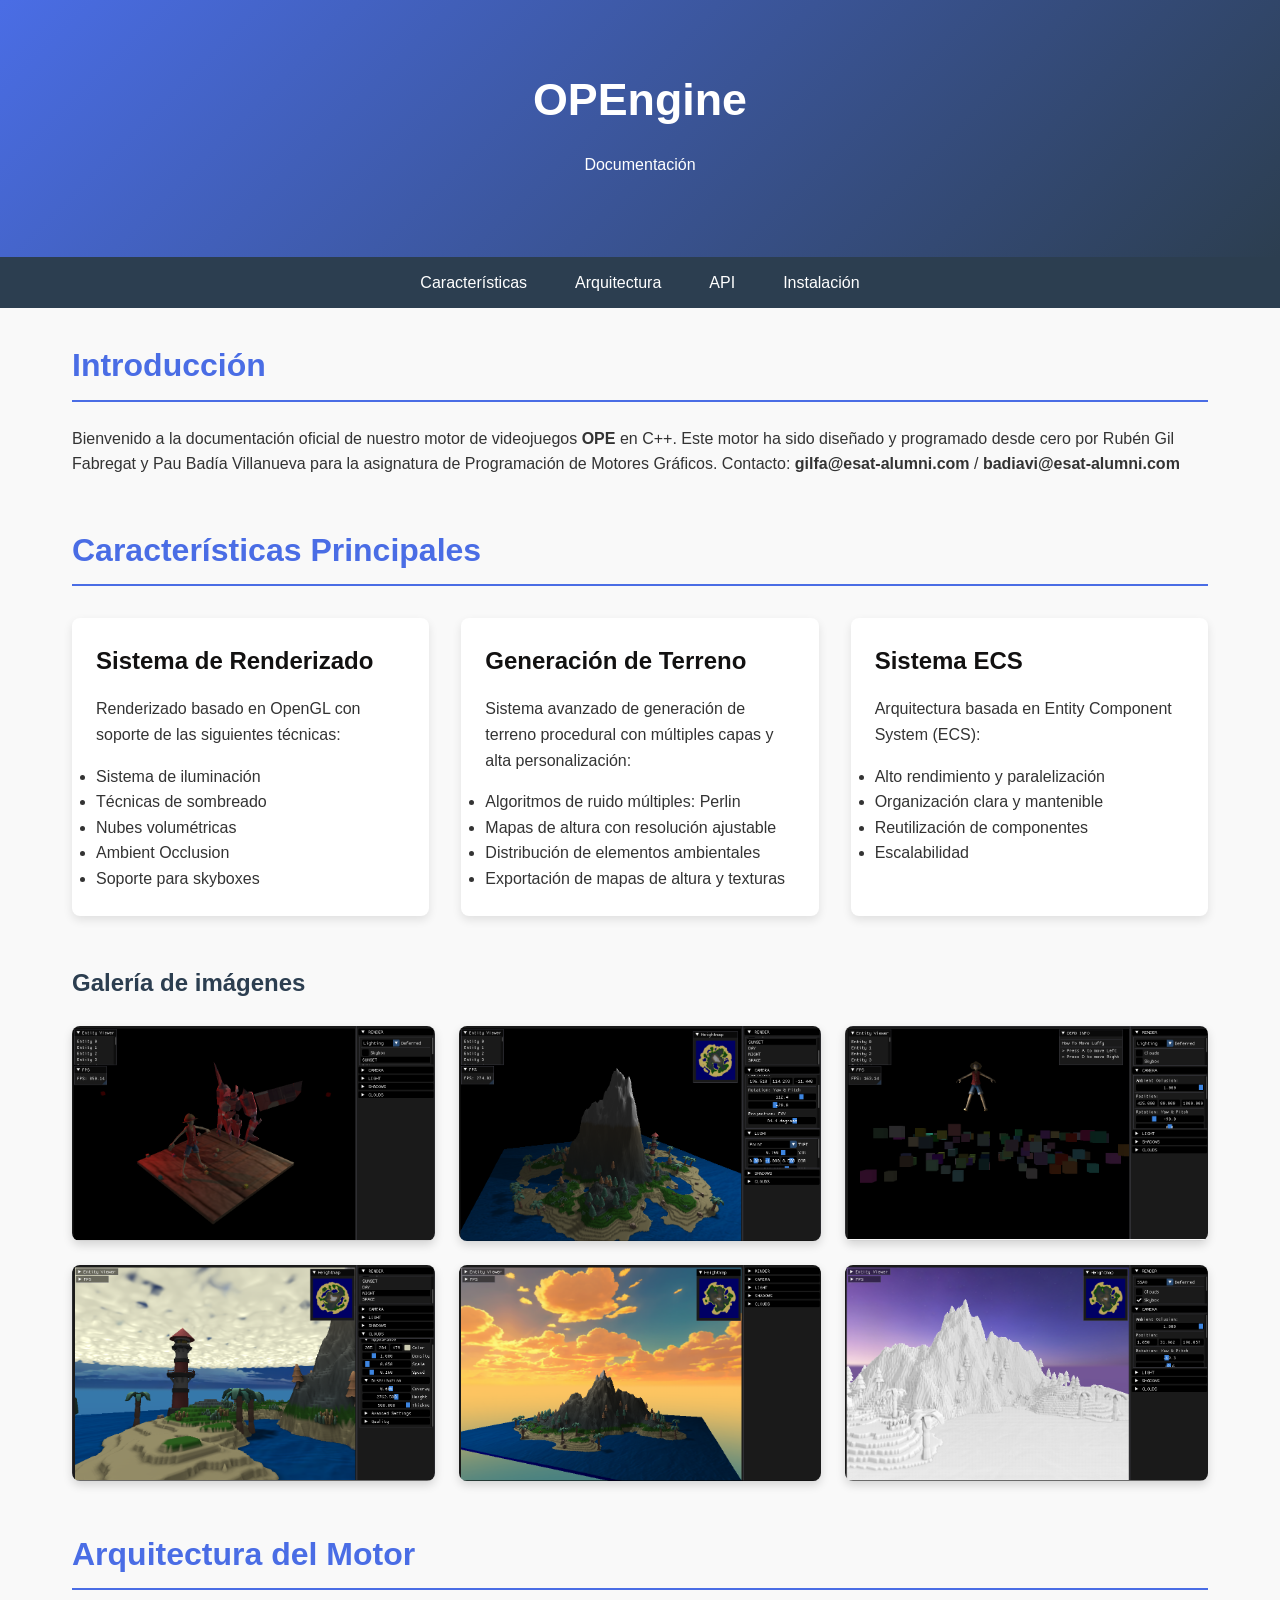
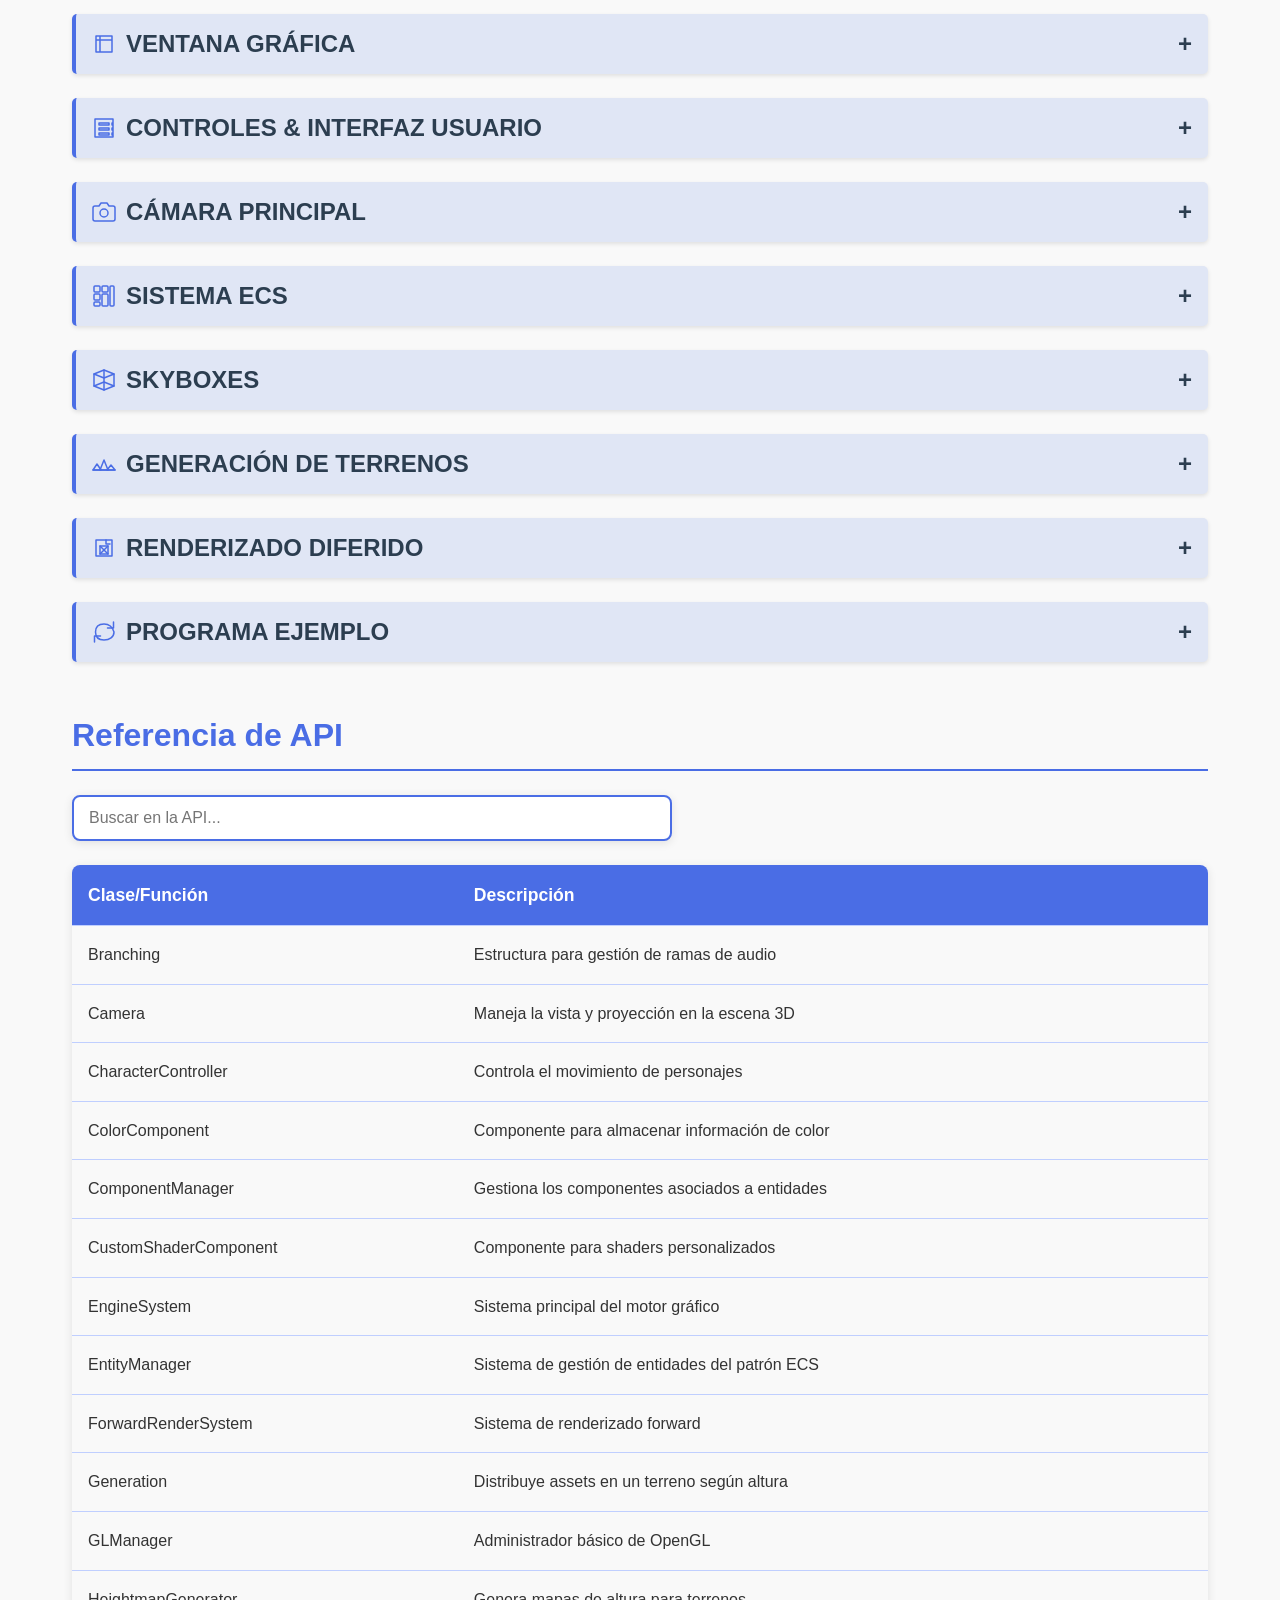
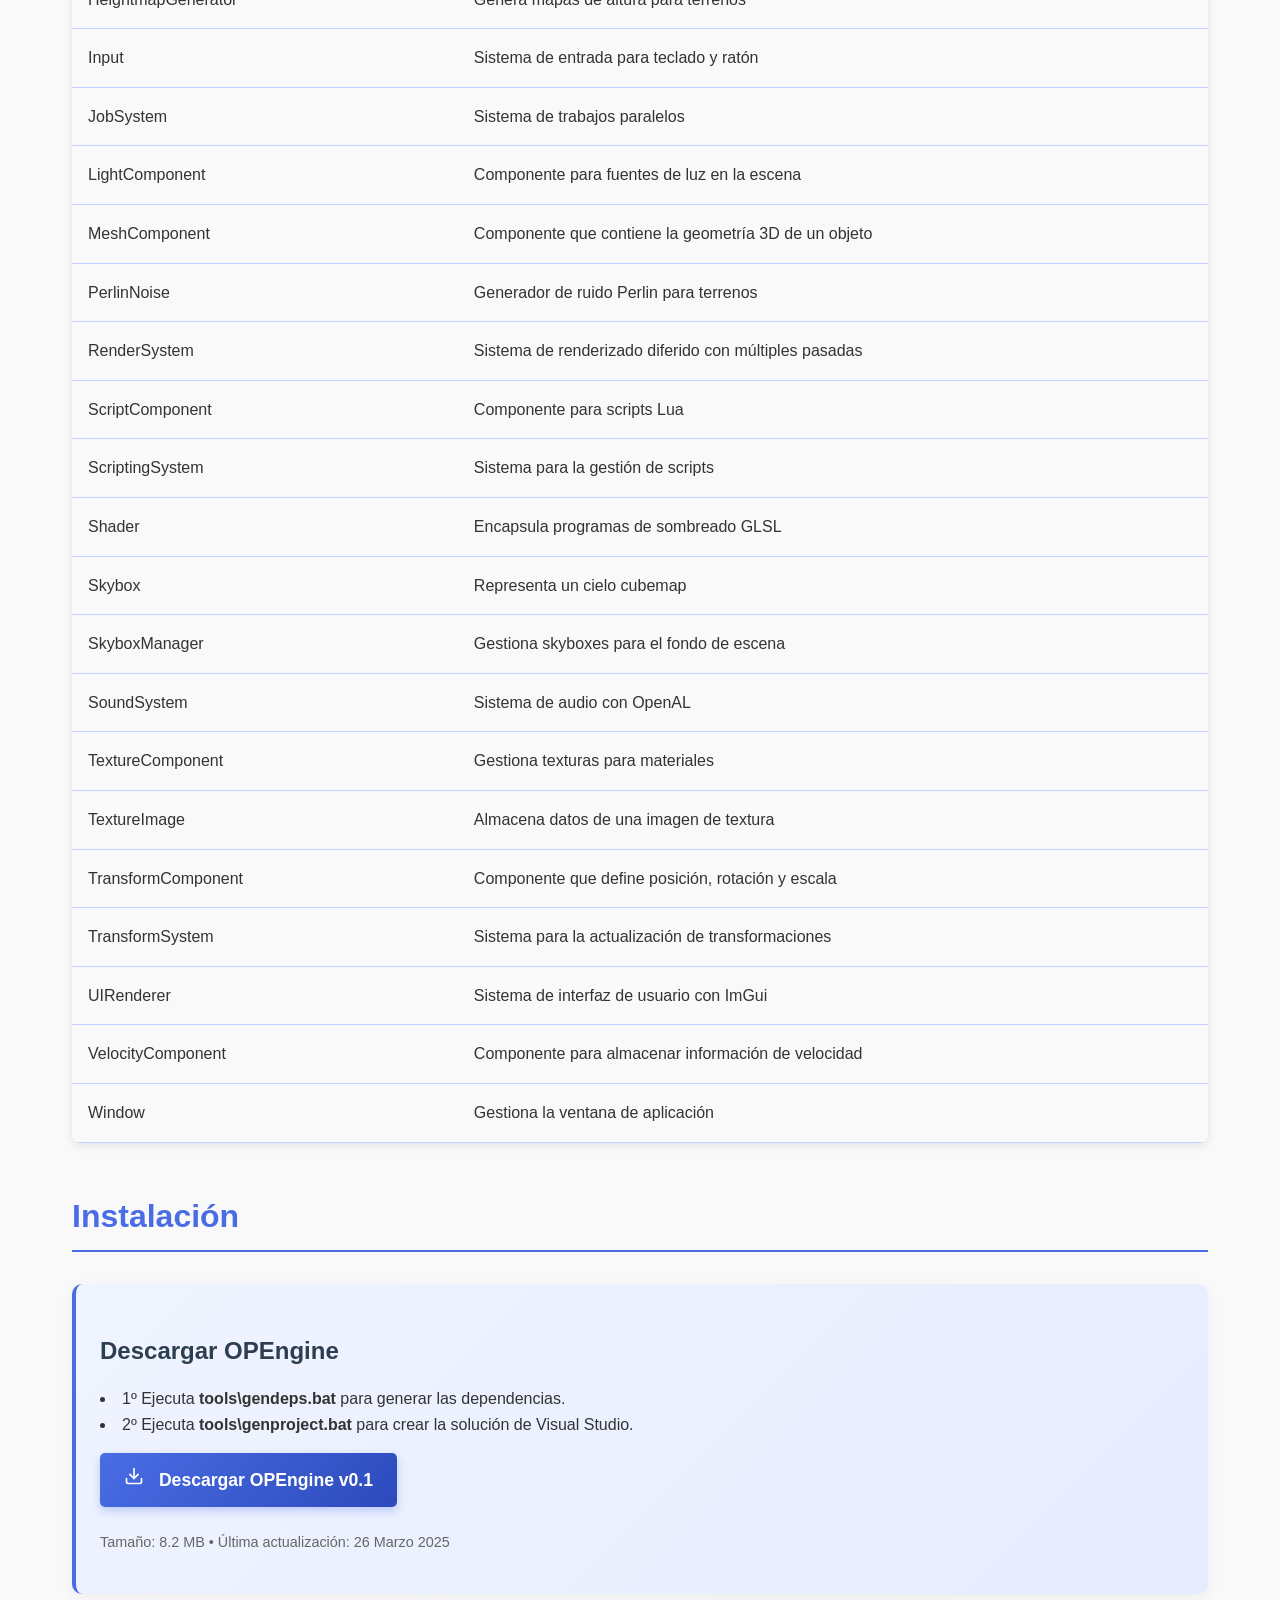
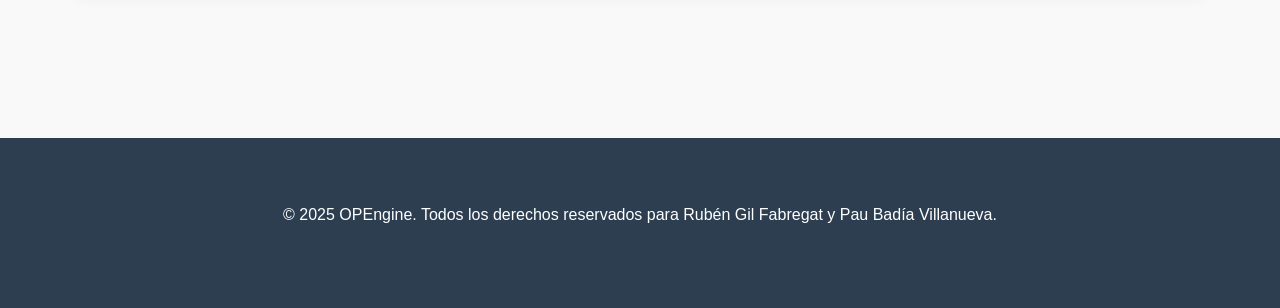
==== commit 989839d0: "download rework" ====
--- a/index.html
+++ b/index.html
@@ -3,8 +3,56 @@
 <head>
     <meta charset="UTF-8">
     <meta name="viewport" content="width=device-width, initial-scale=1.0">
+    <link rel="icon" type="image/png" href="logo.png">
     <title>OPEngine</title>
     <style>
+
+    .download-section {
+        margin-top: 2rem;
+        padding: 1.5rem;
+        background: linear-gradient(135deg, #f0f4ff, #e6ecff);
+        border-radius: 10px;
+        border-left: 4px solid var(--primary-color);
+        box-shadow: 0 4px 15px rgba(0, 0, 0, 0.05);
+    }
+    
+    .download-btn {
+        display: inline-flex;
+        align-items: center;
+        justify-content: center;
+        padding: 1rem 2rem;
+        margin: 1rem 0;
+        font-size: 1.1rem;
+        background: linear-gradient(135deg, var(--primary-color), #2c4abb);
+        color: white;
+        border-radius: 8px;
+        transition: all 0.3s ease;
+        box-shadow: 0 4px 10px rgba(74, 109, 229, 0.3);
+        text-decoration: none;
+    }
+    
+    .download-btn:hover {
+        transform: translateY(-2px);
+        box-shadow: 0 6px 15px rgba(74, 109, 229, 0.4);
+        background: linear-gradient(135deg, #5a7af0, #3a5bd0);
+    }
+    
+    .download-icon {
+        display: inline-block;
+        width: 20px;
+        height: 20px;
+        margin-right: 10px;
+        background-image: url("data:image/svg+xml,%3Csvg xmlns='http://www.w3.org/2000/svg' viewBox='0 0 24 24' fill='none' stroke='white' stroke-width='2' stroke-linecap='round' stroke-linejoin='round'%3E%3Cpath d='M21 15v4a2 2 0 0 1-2 2H5a2 2 0 0 1-2-2v-4'/%3E%3Cpolyline points='7 10 12 15 17 10'/%3E%3Cline x1='12' y1='15' x2='12' y2='3'/%3E%3C/svg%3E");
+        background-size: contain;
+        background-repeat: no-repeat;
+    }
+    
+    .download-info {
+        font-size: 0.9rem;
+        color: #666;
+        margin-top: 0.5rem;
+    }
+
         :root {
             --primary-color: #4a6de5;
             --secondary-color: #2c3e50;
@@ -943,7 +991,7 @@
 heightmap.generateHeightmap(0.01, 4, 0.4, 2.2);
 heightmap.applyIslandMask(1.5);
 heightmap.saveAsImage("../assets/heightmaps/heightmap.png");
-std::vector<uint8_t> colorMap = heightmap.generateColorMap();
+std::vector&ltuint8_t&gt colorMap = heightmap.generateColorMap();
 heightmap.saveColorMapAsImage("../assets/heightmaps/heightmap_colormap.png", colorMap, heightmap.width, heightmap.height);
 
 //ENTIDAD DE TERRENO//------------------------------------------------------------------------------
@@ -959,11 +1007,11 @@
 
 //GENERACIÓN DE ASSETS EN UN TERRENO//----------------------------------------------------------------
 MeshData palm = MeshComponent::loadModel("../assets/obj/palm.obj");
-std::shared_ptr<TextureImage> palmTexture = std::make_shared<TextureImage>(TextureComponent::loadTexture("../assets/textures/palmTexture.png"));
+std::shared_ptr&ltTextureImageglt palmTexture = std::make_shared&ltTextureImage&gt(TextureComponent::loadTexture("../assets/textures/palmTexture.png"));
 Generation gen(em, cm, h_map, palm, glm::vec3(3.0f, 4.0f, 3.0f), palmTexture, glm::vec2(4.0f, 11.0f),
 
 MeshData grass = MeshComponent::loadModel("../assets/obj/grass.obj");
-std::shared_ptr<TextureImage> grassTexture = std::make_shared<TextureImage>(TextureComponent::loadTexture("../assets/textures/grassTexture.png"));
+std::shared_ptr&ltTextureImage&gt grassTexture = std::make_shared&ltTextureImage&gt(TextureComponent::loadTexture("../assets/textures/grassTexture.png"));
 Generation gen2(em, cm, h_map, grass, glm::vec3(3.0f, 7.5f, 3.0f), grassTexture, glm::vec2(16.0f, 25.0f), 70);</pre>
                 </div>
             </div>
@@ -999,19 +1047,19 @@
 RenderSystem renderSystem(false, windowWidth, windowHeight);
 
 //OPE DEFAULT SHADERS RENDER SYSTEM//--------------------------------------------------------------
-std::shared_ptr<Shader> geometryShader = std::make_shared<Shader>("../shaders/vertex/geometrypassDeferredRendering.vs", "../shaders/fragment/geometrypassDeferredRendering.fs");
-std::shared_ptr<Shader> lightShader = std::make_shared<Shader>("../shaders/vertex/lightpassDeferredRendering.vs", "../shaders/fragment/lightpassDeferredRendering.fs");
-std::shared_ptr<Shader> shadowShader = std::make_shared<Shader>("../shaders/vertex/pointShadowPass.vs", "../shaders/fragment/pointShadowPass.fs", "../shaders/geometry/pointShadowPass.gs");
-std::shared_ptr<Shader> ssaoShader = std::make_shared<Shader>("../shaders/vertex/ssaoPass.vs", "../shaders/fragment/ssaoPass.fs");
-std::shared_ptr<Shader> ssaoBlurShader = std::make_shared<Shader>("../shaders/vertex/ssaoBlurPass.vs", "../shaders/fragment/ssaoBlurPass.fs");
-std::shared_ptr<Shader> skyboxShader = std::make_shared<Shader>("../shaders/vertex/skybox.vs", "../shaders/fragment/skybox.fs");
-std::shared_ptr<Shader> cloudShader = std::make_shared<Shader>("../shaders/vertex/cloudShader.vs", "../shaders/fragment/cloudShader.fs");
+std::shared_ptr&ltShader&gt geometryShader = std::make_shared&ltShader&gt("../shaders/vertex/geometrypassDeferredRendering.vs", "../shaders/fragment/geometrypassDeferredRendering.fs");
+std::shared_ptr&ltShader&gt lightShader = std::make_shared&ltShader&gt("../shaders/vertex/lightpassDeferredRendering.vs", "../shaders/fragment/lightpassDeferredRendering.fs");
+std::shared_ptr&ltShader&gt shadowShader = std::make_shared&ltShader&gt("../shaders/vertex/pointShadowPass.vs", "../shaders/fragment/pointShadowPass.fs", "../shaders/geometry/pointShadowPass.gs");
+std::shared_ptr&ltShader&gt ssaoShader = std::make_shared&ltShader&gt("../shaders/vertex/ssaoPass.vs", "../shaders/fragment/ssaoPass.fs");
+std::shared_ptr&ltShader&gt ssaoBlurShader = std::make_shared&ltShader&gt("../shaders/vertex/ssaoBlurPass.vs", "../shaders/fragment/ssaoBlurPass.fs");
+std::shared_ptr&ltShader&gt skyboxShader = std::make_shared&ltShader&gt("../shaders/vertex/skybox.vs", "../shaders/fragment/skybox.fs");
+std::shared_ptr&ltShader&gt cloudShader = std::make_shared&ltShader&gt("../shaders/vertex/cloudShader.vs", "../shaders/fragment/cloudShader.fs");
 
 //MAIN LOOP//--------------------------------------------------------------------------------------  
 renderSystem.render(em, cm, geometryShader, lightShader, shadowShader, ssaoShader, ssaoBlurShader, skyboxShader, cloudShader, skyboxManager, camera);
 
 //CUSTOM GEOMETRY SHADER//------------------------------------------------------------------------------------  
-std::shared_ptr<Shader> oceanShader = std::make_shared<Shader>("../shaders/vertex/oceanShader.vs", "../shaders/fragment/oceanShader.fs");
+std::shared_ptr&ltShader&gt oceanShader = std::make_shared&ltShader&gt("../shaders/vertex/oceanShader.vs", "../shaders/fragment/oceanShader.fs");
 
 cm.addComponent(ocean, CustomShaderComponent(oceanShader, TextureComponent(TextureComponent::loadTexture("../assets/heightmaps/image.png")), 
                                                           TextureComponent(TextureComponent::loadTexture("../assets/normalMaps/water_normal.jpg"))));</pre>
@@ -1022,53 +1070,261 @@
                 <svg class="architecture-icon">
                     <use href="#loop-icon"></use>
                 </svg>
-                <span class="icon-title">BUCLE PRINCIPAL</span>
+                <span class="icon-title">PROGRAMA EJEMPLO</span>
             </button>
             <div class="collapsible-content">
                 <div class="code-block">
                     <pre>
-//MAIN LOOP//---------------------------------------------------------------------------------------
-while (window.isOpen()) {
-
-    window.clear(0.0f, 0.0f, 0.0f, 1.0f);
-    float deltaTime = system.getDeltaTime();
-
-    //INPUT-----------------------------------------------------------------------------------------
-    input.updateKeyStates();
-
-    //CAMERA----------------------------------------------------------------------------------------
-    camera.update(deltaTime);
-
-    //UPDATE----------------------------------------------------------------------------------------
-    TransformComponent* tc = cm.getComponent<TransformComponent>(light);
-    LightComponent* lc = cm.getComponent<LightComponent>(light);
-    ColorComponent* cc = cm.getComponent<ColorComponent>(h_map);
-
-    //RENDER----------------------------------------------------------------------------------------    
-    renderSystem.render(em, cm, geometryShader, lightShader, shadowShader, ssaoShader, ssaoBlurShader, 
-                        skyboxShader, cloudShader, skyboxManager, camera);
-
-    //HUD-------------------------------------------------------------------------------------------
-    ui.newFrame();
-
-    //Renderizar primero si el output final es en una textura
-    ui.renderWindow(renderSystem);
-
-    ui.entityViewer(em);
-    ui.renderTextureWindow(cm.getComponent<TextureComponent>(h_map)->ID);
-    ui.settingsWindow(camera, lc, renderSystem, renderSystem.textureType, renderSystem.bSkybox, 
-                        renderSystem.skyboxSelector, renderSystem.bClouds);
-
-    //CUSTOM WINDOW           
-    ImGui::Begin("FPS");
-    ImGui::Text("FPS: %.2f", system.displayFPS());
-    ImGui::End();
-
-    ui.endFrame();
-
-    window.swapBuffers();
-    window.pollEvents();
-}</pre>
+#include "ope/Window.hpp"
+#include "ope/Shader.hpp"
+#include "ope/Mesh.hpp"
+#include "ope/Texture.hpp"
+#include "ope/EngineSystem.hpp"
+#include "ope/Input.hpp" 
+#include "ope/Camera.hpp"
+#include "ope/ECSManager.hpp"
+#include "ope/Transform.hpp"
+#include "ope/Render.hpp"
+#include "ope/UIRenderer.hpp"
+#include "ope/Components.hpp"
+#include "ope/CharacterController.hpp"
+#include "ope/Light.hpp"
+#include "ope/Heightmap.hpp"
+#include "ope/Skybox.hpp"
+#include "ope/Generation.hpp"
+
+int main() {
+
+    //ENGINE//---------------------------------------------------------------------------------------
+    EngineSystem system;
+    
+    //WINDOW//---------------------------------------------------------------------------------------
+    int windowWidth = 800;
+    int windowHeight = 600;
+    
+    std::string window_name = "Main Window -- Terrain Demo";
+    
+    auto opt_window = Window::make(1022, 605, window_name, system);
+    if (!opt_window) {
+        std::cerr &lt;&lt; "Error: Failed to create window." &lt;&lt; std::endl;
+        return -1;
+    }
+    Window window = std::move(opt_window.value());
+    
+    window.makeContext(system);
+    
+    system.disableVSync();
+    
+    //INPUT//-----------------------------------------------------------------------------------------
+    Input input(window.getWindow());
+    
+    //UI//--------------------------------------------------------------------------------------------
+    UIRenderer ui(window.getWindow());
+    
+    //CAMERA//----------------------------------------------------------------------------------------
+    Camera camera(&input, glm::vec3(-90.0f, 150.0f, 130.0f),                // posición
+                    0.0f,                                                   // yaw
+                    -30.0f,                                                 // pitch
+                    75.0f,                                                  // fov (campo de visión)
+                    windowWidth / windowHeight,                             // relación de aspecto
+                    0.1f,                                                   // plano cercano
+                    15000.f);                                               // plano lejano
+    
+    //SYSTEMS//---------------------------------------------------------------------------------------------------                         
+    RenderSystem renderSystem(false, windowWidth, windowHeight);
+    
+    //HEIGHTMAP GENERATOR-----------------------------------------------------------------------------------
+    HeightmapGenerator heightmap(512, 512);
+    heightmap.generateHeightmap(0.01, 4, 0.4, 2.2);
+    heightmap.applyIslandMask(1.5);
+    heightmap.saveAsImage("../assets/heightmaps/a.png");
+    std::vector&lt;uint8_t&gt; colorMap = heightmap.generateColorMap();
+    heightmap.saveColorMapAsImage("../assets/heightmaps/a_colormap.png", colorMap, heightmap.width, heightmap.height);
+    
+    //SKYBOX//--------------------------------------------------------------------------------------------
+    SkyboxManager skyboxManager;
+    
+    skyboxManager.add({
+        "../assets/skyboxes/sunset/px.png",  // POSITIVE_X
+        "../assets/skyboxes/sunset/nx.png",  // NEGATIVE_X
+        "../assets/skyboxes/sunset/py.png",  // POSITIVE_Y
+        "../assets/skyboxes/sunset/ny.png",  // NEGATIVE_Y
+        "../assets/skyboxes/sunset/pz.png",  // POSITIVE_Z
+        "../assets/skyboxes/sunset/nz.png"   // NEGATIVE_Z
+    });
+    
+    skyboxManager.add({
+        "../assets/skyboxes/day/px.png",  // POSITIVE_X
+        "../assets/skyboxes/day/nx.png",  // NEGATIVE_X
+        "../assets/skyboxes/day/py.png",  // POSITIVE_Y
+        "../assets/skyboxes/day/ny.png",  // NEGATIVE_Y
+        "../assets/skyboxes/day/pz.png",  // POSITIVE_Z
+        "../assets/skyboxes/day/nz.png"   // NEGATIVE_Z
+    });
+    
+    skyboxManager.add({
+        "../assets/skyboxes/night/px.png",  // POSITIVE_X
+        "../assets/skyboxes/night/nx.png",  // NEGATIVE_X
+        "../assets/skyboxes/night/py.png",  // POSITIVE_Y
+        "../assets/skyboxes/night/ny.png",  // NEGATIVE_Y
+        "../assets/skyboxes/night/pz.png",  // POSITIVE_Z
+        "../assets/skyboxes/night/nz.png"   // NEGATIVE_Z
+    });
+    
+    skyboxManager.add({
+        "../assets/skyboxes/space/px.png",  // POSITIVE_X
+        "../assets/skyboxes/space/nx.png",  // NEGATIVE_X
+        "../assets/skyboxes/space/py.png",  // POSITIVE_Y
+        "../assets/skyboxes/space/ny.png",  // NEGATIVE_Y
+        "../assets/skyboxes/space/pz.png",  // POSITIVE_Z
+        "../assets/skyboxes/space/nz.png"   // NEGATIVE_Z
+    });
+    
+    //ECS//--------------------------------------------------------------------------------------------
+    EntityManager em;
+    ComponentManager cm;
+    
+    //CUSTOM SHADER---------------------------------------------------------------------------------------
+    std::shared_ptr&lt;Shader&gt; oceanShader = std::make_shared&lt;Shader&gt;("../shaders/vertex/oceanShader.vs", "../shaders/fragment/oceanShader.fs");
+    
+    //ENTITIES//---------------------------------------------------------------------------------------
+    
+    //Terrain//----------------------------------------------------------------------------------
+    TextureImage h_map_tex = TextureComponent::loadTexture("../assets/heightmaps/a.png");
+    Entity h_map = em.createEntity();
+    cm.addComponent(h_map, ColorComponent{ glm::vec4(1.0f, 1.0f, 1.0f, 1.0f), true});
+    cm.addComponent(h_map, TransformComponent{
+            glm::vec3(0.0f, 0.0f, 0.0f),
+            glm::vec3(0.0f, 0.0f, 0.0f),
+            glm::vec3(0.5f, 0.5f, 0.5f)
+        });
+    cm.addComponent(h_map, MeshComponent(MeshComponent::loadHeightMap(h_map_tex, 620.0f, 1.0f)));
+    cm.addComponent(h_map, TextureComponent(TextureComponent::loadTexture("../assets/heightmaps/a_colormap.png")));
+    
+    //Light//----------------------------------------------------------------------------------
+    Entity light = em.createEntity();
+    cm.addComponent(light, ColorComponent{ glm::vec4(1.0f, 0.0f, 0.0f, 1.0f), false });
+    cm.addComponent(light, TransformComponent{ glm::vec3(0.0f, 200.0f, 65.0f),
+                                                glm::vec3(0.0f, 0.0f, 0.0f),
+                                                glm::vec3(1.0f, 1.0f, 1.0f) });
+    cm.addComponent(light, LightComponent(LightComponent::LightType::Spot,              // Light type
+                                                glm::vec3(0.5, -1.0f, 0.5f),            // direction
+                                                glm::vec3(0.5f, 0.5f, 0.5f),            // ambient
+                                                glm::vec3(1.0f, 0.0f, 0.0f),            // diffuse
+                                                glm::vec3(0.05f, 0.05f, 0.05f),         // specular
+                                                1.0f, 0.045f, 0.0075f,                  // attenuation constants
+                                                1.0, 0.95f,                             // cutoff angles
+                                                1.0f, 500.0f, 0.0001f));                // strenght, distance, bias
+    
+    Entity light2 = em.createEntity();
+    cm.addComponent(light2, ColorComponent{ glm::vec4(1.0f, 0.0f, 0.0f, 1.0f), false });
+    cm.addComponent(light2, TransformComponent{ glm::vec3(250.0f, 200.0f, 250.0f),
+                                                glm::vec3(0.0f, 0.0f, 0.0f),
+                                                glm::vec3(1.0f, 1.0f, 1.0f) });
+    cm.addComponent(light2, LightComponent(LightComponent::LightType::Point,            // Light type
+                                                glm::vec3(0.5, -1.0f, 0.5f),            // direction
+                                                glm::vec3(0.5f, 0.5f, 0.5f),            // ambient
+                                                glm::vec3(1.0f, 1.0f, 1.0f),            // diffuse
+                                                glm::vec3(0.05f, 0.05f, 0.05f),         // specular
+                                                1.0f, 0.045f, 0.0075f,                  // attenuation constants
+                                                1.0, 0.95f,                             // cutoff angles
+                                                1.0f, 500.0f, 0.0001f));                // strenght, distance, bias
+    
+    //Ocean//------------------------------------------------------------------------------------
+    Entity ocean = em.createEntity();
+    cm.addComponent(ocean, ColorComponent{ glm::vec4(0.0f, 0.3f, 0.8f, 1.0f), false});
+    cm.addComponent(ocean, TransformComponent{
+            glm::vec3(128.0f, 2.0f, 128.0f),
+            glm::vec3(0.0f, 0.0f, 0.0f),
+            glm::vec3(128.0f, 1.0f, 128.0f)
+        });
+    cm.addComponent(ocean, MeshComponent(MeshComponent::loadModel("../assets/ocean/ocean_plane.obj")));
+    cm.addComponent(ocean, TextureComponent(TextureComponent::loadTexture("../assets/textures/water.png")));
+    cm.addComponent(ocean, CustomShaderComponent(oceanShader, TextureComponent(TextureComponent::loadTexture("../assets/heightmaps/water.png")), 
+                                                                TextureComponent(TextureComponent::loadTexture("../assets/normalMaps/water_normal.jpg"))));
+    
+    //GENERATION//------------------------------------------------------------------------------------
+    MeshData palm = MeshComponent::loadModel("../assets/obj/palm.obj");
+    std::shared_ptr&lt;TextureImage&gt; palmTexture = std::make_shared&lt;TextureImage&gt;(TextureComponent::loadTexture("../assets/textures/colormap.png"));
+    Generation gen(em, cm, h_map, palm, glm::vec3(3.0f, 4.0f, 3.0f), palmTexture, glm::vec2(4.0f, 11.0f), 20);
+    
+    MeshData grass = MeshComponent::loadModel("../assets/obj/grass.obj");
+    std::shared_ptr&lt;TextureImage&gt; grassTexture = std::make_shared&lt;TextureImage&gt;(TextureComponent::loadTexture("../assets/textures/colormap.png"));
+    Generation gen2(em, cm, h_map, grass, glm::vec3(3.0f, 7.5f, 3.0f), grassTexture, glm::vec2(16.0f, 25.0f), 70);
+    
+    MeshData wheat = MeshComponent::loadModel("../assets/obj/wheat.obj");
+    std::shared_ptr&lt;TextureImage&gt; wheatTexture = std::make_shared&lt;TextureImage&gt;(TextureComponent::loadTexture("../assets/textures/colormap.png"));
+    Generation gen3(em, cm, h_map, wheat, glm::vec3(3.0f, 7.5f, 3.0f), wheatTexture, glm::vec2(16.0f, 25.0f), 25);
+    
+    MeshData tree = MeshComponent::loadModel("../assets/obj/tree-tall.obj");
+    std::shared_ptr&lt;TextureImage&gt; treeTexture = std::make_shared&lt;TextureImage&gt;(TextureComponent::loadTexture("../assets/textures/colormap2.png"));
+    Generation gen4(em, cm, h_map, tree, glm::vec3(9.0f, 9.0f, 9.0f), treeTexture, glm::vec2(20.0f, 40.0f), 35);
+    
+    MeshData treeAutum = MeshComponent::loadModel("../assets/obj/tree-autumn.obj");
+    std::shared_ptr&lt;TextureImage&gt; treeAutumTexture = std::make_shared&lt;TextureImage&gt;(TextureComponent::loadTexture("../assets/textures/colormap2.png"));
+    Generation gen5(em, cm, h_map, treeAutum, glm::vec3(8.0f, 8.0f, 8.0f), treeAutumTexture, glm::vec2(25.0f, 80.0f), 35);
+    
+    MeshData rockSand = MeshComponent::loadModel("../assets/obj/rock-sand-a.obj");
+    std::shared_ptr&lt;TextureImage&gt; rockSandTexture = std::make_shared&lt;TextureImage&gt;(TextureComponent::loadTexture("../assets/textures/colormap2.png"));
+    Generation gen6(em, cm, h_map, rockSand, glm::vec3(10.0f, 10.0f, 10.0f), rockSandTexture, glm::vec2(5.0f, 10.0f), 25);
+    
+    MeshData lightHouse = MeshComponent::loadModel("../assets/obj/LightHouse.obj");
+    std::shared_ptr&lt;TextureImage&gt; lightHouseTexture = std::make_shared&lt;TextureImage&gt;(TextureComponent::loadTexture("../assets/textures/LightHouseTexture.png"));
+    Generation gen7(em, cm, h_map, lightHouse, glm::vec3(0.5f, 0.6f, 0.5f), lightHouseTexture, glm::vec2(10.0f, 15.0f), 1);
+    
+    //INIT SHADERS RENDER SYSTEM//---------------------------------------------------------------------------------------
+    std::shared_ptr&lt;Shader&gt; geometryShader = std::make_shared&lt;Shader&gt;("../shaders/vertex/geometrypassDeferredRendering.vs", "../shaders/fragment/geometrypassDeferredRendering.fs");
+    std::shared_ptr&lt;Shader&gt; lightShader = std::make_shared&lt;Shader&gt;("../shaders/vertex/lightpassDeferredRendering.vs", "../shaders/fragment/lightpassDeferredRendering.fs");
+    std::shared_ptr&lt;Shader&gt; pointShadowShader = std::make_shared&lt;Shader&gt;("../shaders/vertex/pointShadowPass.vs", "../shaders/fragment/pointShadowPass.fs", "../shaders/geometry/pointShadowPass.gs");
+    std::shared_ptr&lt;Shader&gt; spotShadowShader = std::make_shared&lt;Shader&gt;("../shaders/vertex/spotShadowPass.vs", "../shaders/fragment/spotShadowPass.fs");
+    std::shared_ptr&lt;Shader&gt; ssaoShader = std::make_shared&lt;Shader&gt;("../shaders/vertex/ssaoPass.vs", "../shaders/fragment/ssaoPass.fs");
+    std::shared_ptr&lt;Shader&gt; ssaoBlurShader = std::make_shared&lt;Shader&gt;("../shaders/vertex/ssaoBlurPass.vs", "../shaders/fragment/ssaoBlurPass.fs");
+    std::shared_ptr&lt;Shader&gt; skyboxShader = std::make_shared&lt;Shader&gt;("../shaders/vertex/skybox.vs", "../shaders/fragment/skybox.fs");
+    std::shared_ptr&lt;Shader&gt; cloudShader = std::make_shared&lt;Shader&gt;("../shaders/vertex/cloudShader.vs", "../shaders/fragment/cloudShader.fs");
+    
+    while (window.isOpen()) {
+    
+        window.clear(0.0f, 0.0f, 0.0f, 1.0f);
+    
+        float deltaTime = system.getDeltaTime();
+    
+        //INPUT---------------------------
+        input.updateKeyStates();
+    
+        //CAMERA--------------------------
+        camera.update(deltaTime);
+    
+        //UPDATE--------------------------
+        TransformComponent* tc = cm.getComponent&lt;TransformComponent&gt;(light);
+        LightComponent* lc = cm.getComponent&lt;LightComponent&gt;(light);
+        ColorComponent* cc = cm.getComponent&lt;ColorComponent&gt;(h_map);
+    
+        renderSystem.render(em, cm, geometryShader, lightShader, pointShadowShader, 
+                            spotShadowShader, ssaoShader, ssaoBlurShader,
+                            skyboxShader, cloudShader, skyboxManager, camera);
+    
+        //HUD-----------------------------
+        ui.newFrame();
+    
+        //RENDER-----------------------------
+        ui.renderWindow(renderSystem); // If the scene is rendered in a Texture
+    
+        ui.entityViewer(em);
+        ui.renderTextureWindow(cm.getComponent&lt;TextureComponent&gt;(h_map)->ID);
+        ui.settingsWindow(camera, lc, renderSystem, renderSystem.textureType, renderSystem.bSkybox, renderSystem.skyboxSelector, renderSystem.bClouds);
+    
+        ImGui::Begin("FPS");
+        ImGui::Text("FPS: %.2f", system.displayFPS());
+        ImGui::End();
+    
+        ui.endFrame();
+    
+        window.swapBuffers();
+        window.pollEvents();
+    }
+    
+    return 0;
+ }</pre>
                 </div>
             </div>
 
@@ -1302,6 +1558,7 @@
                                 <li><code>spotShadowFBO</code> - Framebuffer para sombras de foco</li>
                                 <li><code>spotShadowMap</code> - Mapa de sombras para luces de foco</li>
                                 <li><code>SHADOW_WIDTH</code>, <code>SHADOW_HEIGHT</code> - Resolución de mapas de sombras</li>
+                                <li><code>quadVAO</code>, <code>quadVBO</code> - Buffers para el quad de renderizado</li>
                                 <li><code>windowWidth</code>, <code>windowHeight</code> - Dimensiones de la ventana</li>
                                 <li><code>bSkybox</code> - Activa/desactiva el skybox</li>
                                 <li><code>skyboxSelector</code> - Selector de skybox</li>
@@ -1311,12 +1568,14 @@
                             <h3>Métodos:</h3>
                             <ul>
                                 <li><code>ForwardRenderSystem(windowWidth, windowHeight)</code> - Constructor</li>
+                                <li><code>~ForwardRenderSystem()</code> - Destructor que libera los recursos de OpenGL</li>
                                 <li><code>forwardRender(em, componentManager, lightShader, shadowShader, camera, lightSpaceMatrix, skyboxShader, skyboxManager)</code> - Renderiza la escena</li>
+                                <li><code>renderEntities(em, componentManager, shader, colorVector)</code> - Método privado que renderiza las entidades con los componentes necesarios</li>
                                 <li><code>GetLightSpaceMatrix(lightPos, lightType, lightDirection)</code> - Obtiene la matriz de luz</li>
-                                <li><code>RenderDepthMap(em, componentManager, shadowShader, lightSpaceMatrix)</code> - Renderiza el mapa de profundidad</li>
-                                <li><code>shadowPass(em, componentManager, shadowShader)</code> - Pasa de sombras</li>
                                 <li><code>createShadowMapCube(resolution)</code> - Crea un mapa de sombras cúbico</li>
                                 <li><code>CreateSpotLightShadowMap()</code> - Crea mapa de sombras para spotlight</li>
+                                <li><code>SetupDirectionalShadowMap()</code> - Configura el mapa de sombras para luces direccionales</li>
+                            </ul>
                             </ul>
                         </div>
                     </td>
@@ -1824,6 +2083,7 @@
                                 <li><code>ColorEditor(color)</code> - Editor de componentes Color</li>
                                 <li><code>ShadowEditor(renderSystem)</code> - Editor de sombras</li>
                                 <li><code>CloudEditor(renderSystem)</code> - Editor de nubes</li>
+                                <li><code>lightSelector(EntityManager& em, ComponentManager& cm)</code> - Selecciona la luz que deseas y te permite editarla</li>
                                 <li><code>settingsWindow(camera, light, Deferred, textureType, skybox, skyboxSelector, clouds)</code> - Ventana de configuración</li>
                                 <li><code>renderTextureWindow(textureID)</code> - Muestra una textura en ventana</li>
                                 <li><code>renderWindow(system)</code> - Muestra ventana de renderizado</li>
@@ -1885,16 +2145,16 @@
         
         <section id="descargas">
             <h2>Instalación</h2>
-            
-            <div class="feature-grid">
-                <div class="feature-card">
-                    <h3>Pasos para la instalación</h3>
-                    <ol>
-                        <li>Ejecuta tools\gendeps.bat para generar las dependencias.</li>
-                        <li>Ejecuta tools\genproject.bat para crear la solución de Visual Studio.</li>
-                    </ol>
+                <div class="download-section">
+                    <h3>Descargar OPEngine</h3>
+                    <li>1º Ejecuta <strong>tools\gendeps.bat</strong> para generar las dependencias.</li>
+                    <li>2º Ejecuta <strong>tools\genproject.bat</strong> para crear la solución de Visual Studio.</li>
+                    <a href="OPEngine_0.1.zip" class="btn download-btn">
+                        <i class="download-icon"></i>
+                        Descargar OPEngine v0.1
+                    </a>
+                    <p class="download-info">Tamaño: 8.2 MB • Última actualización: 26 Marzo 2025</p>
                 </div>
-            </div>
         </section>
     </main>
     
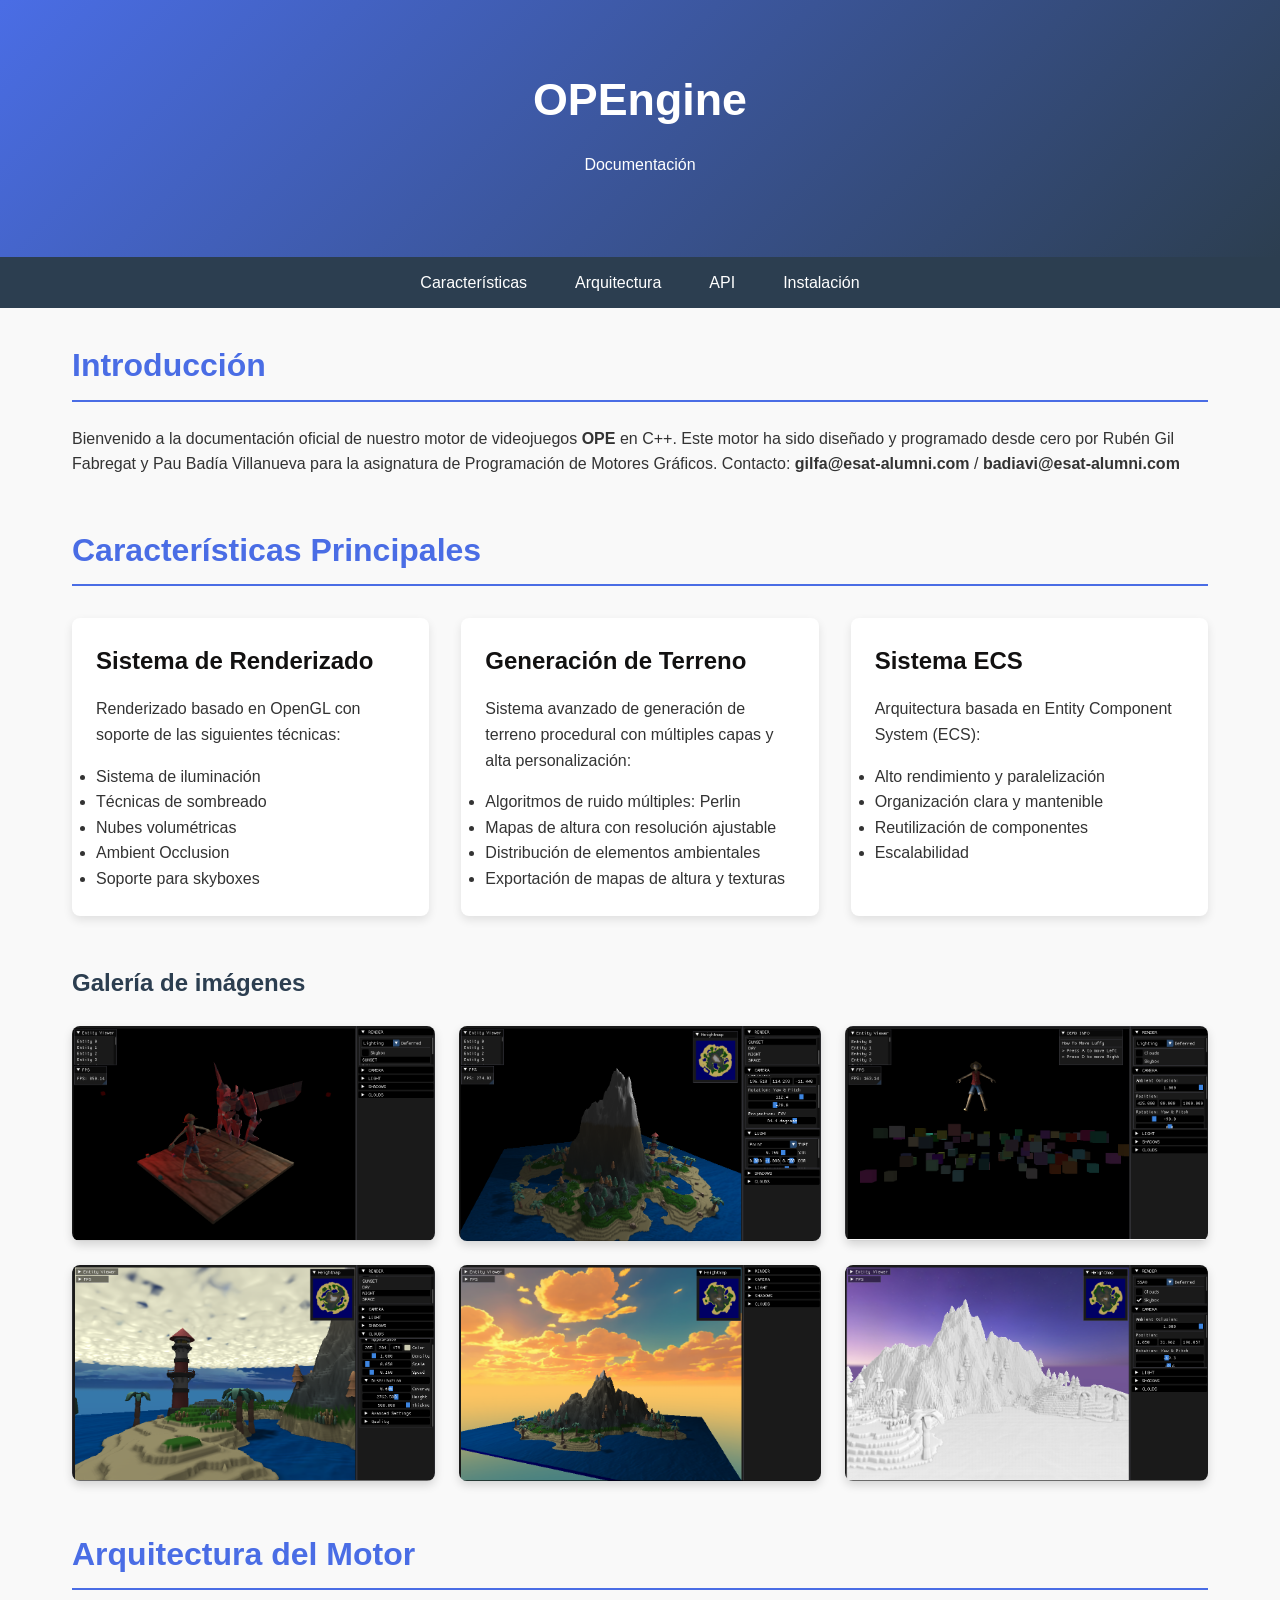
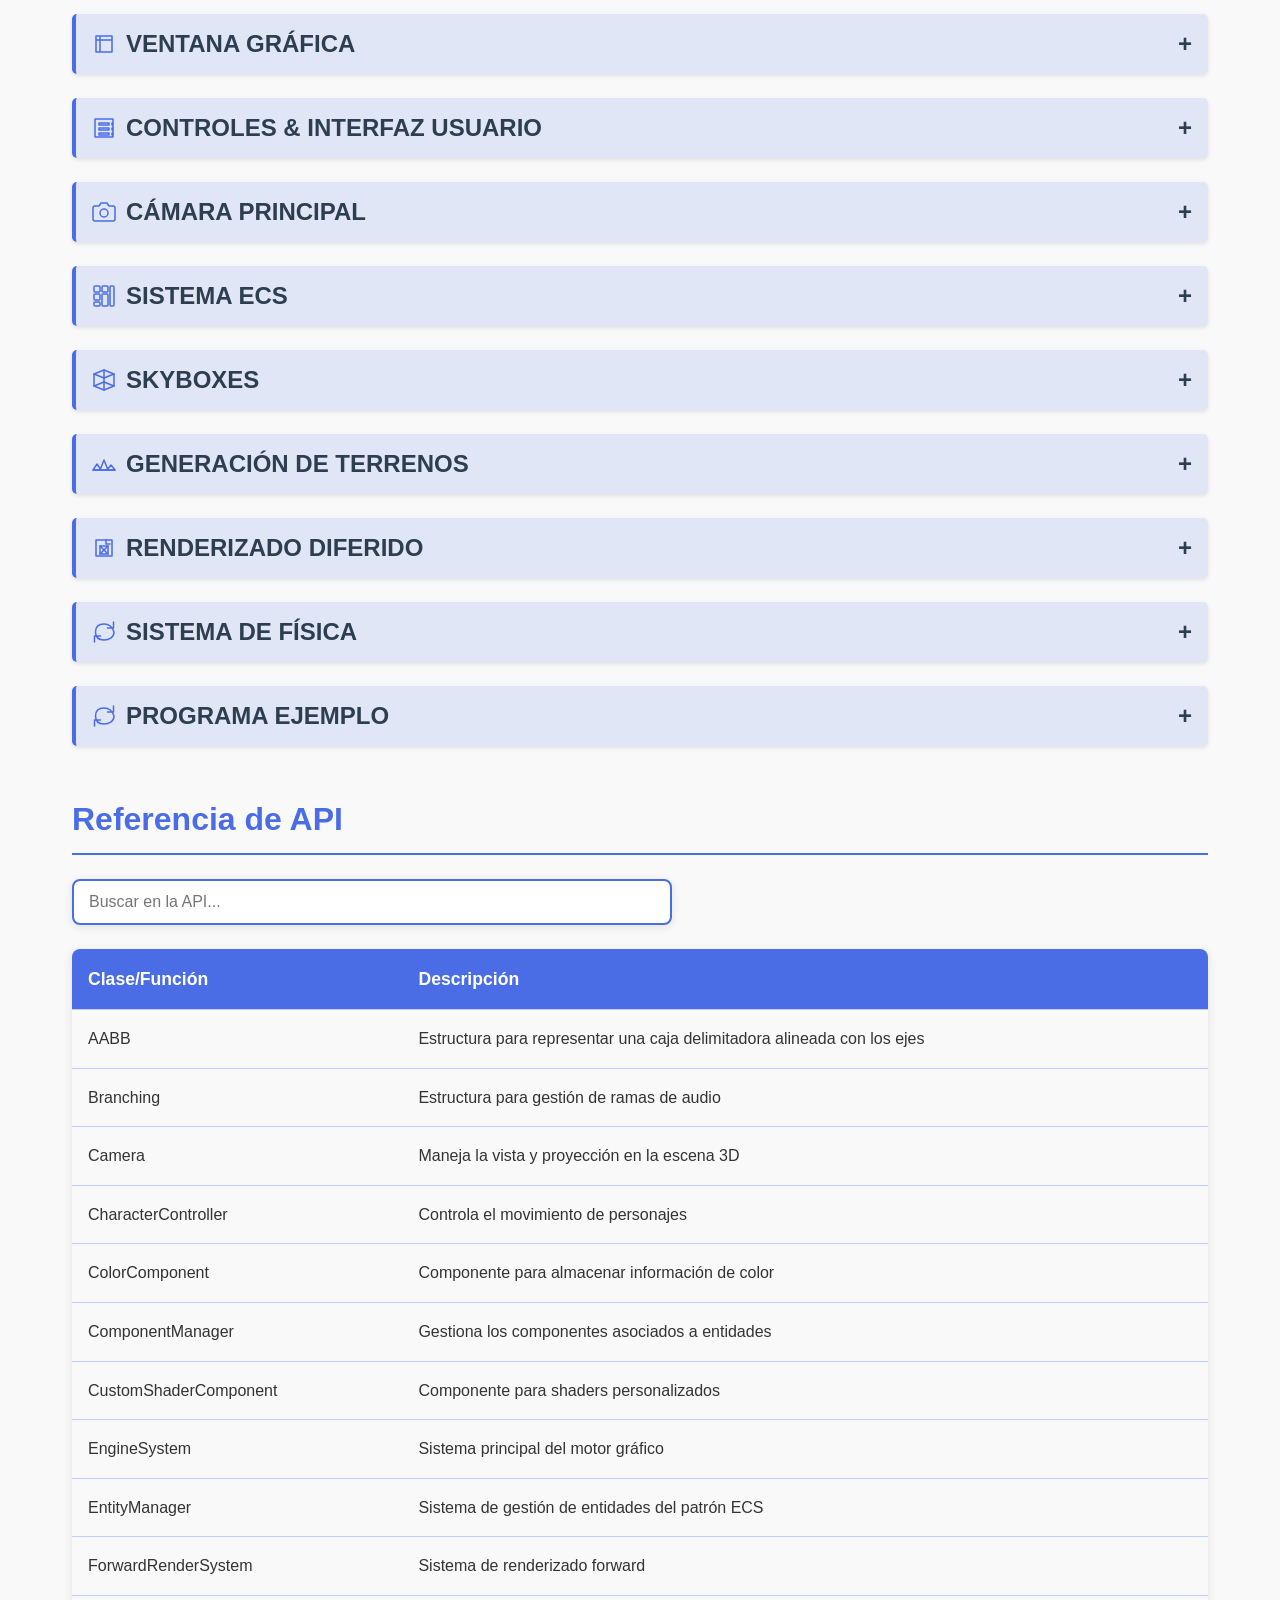
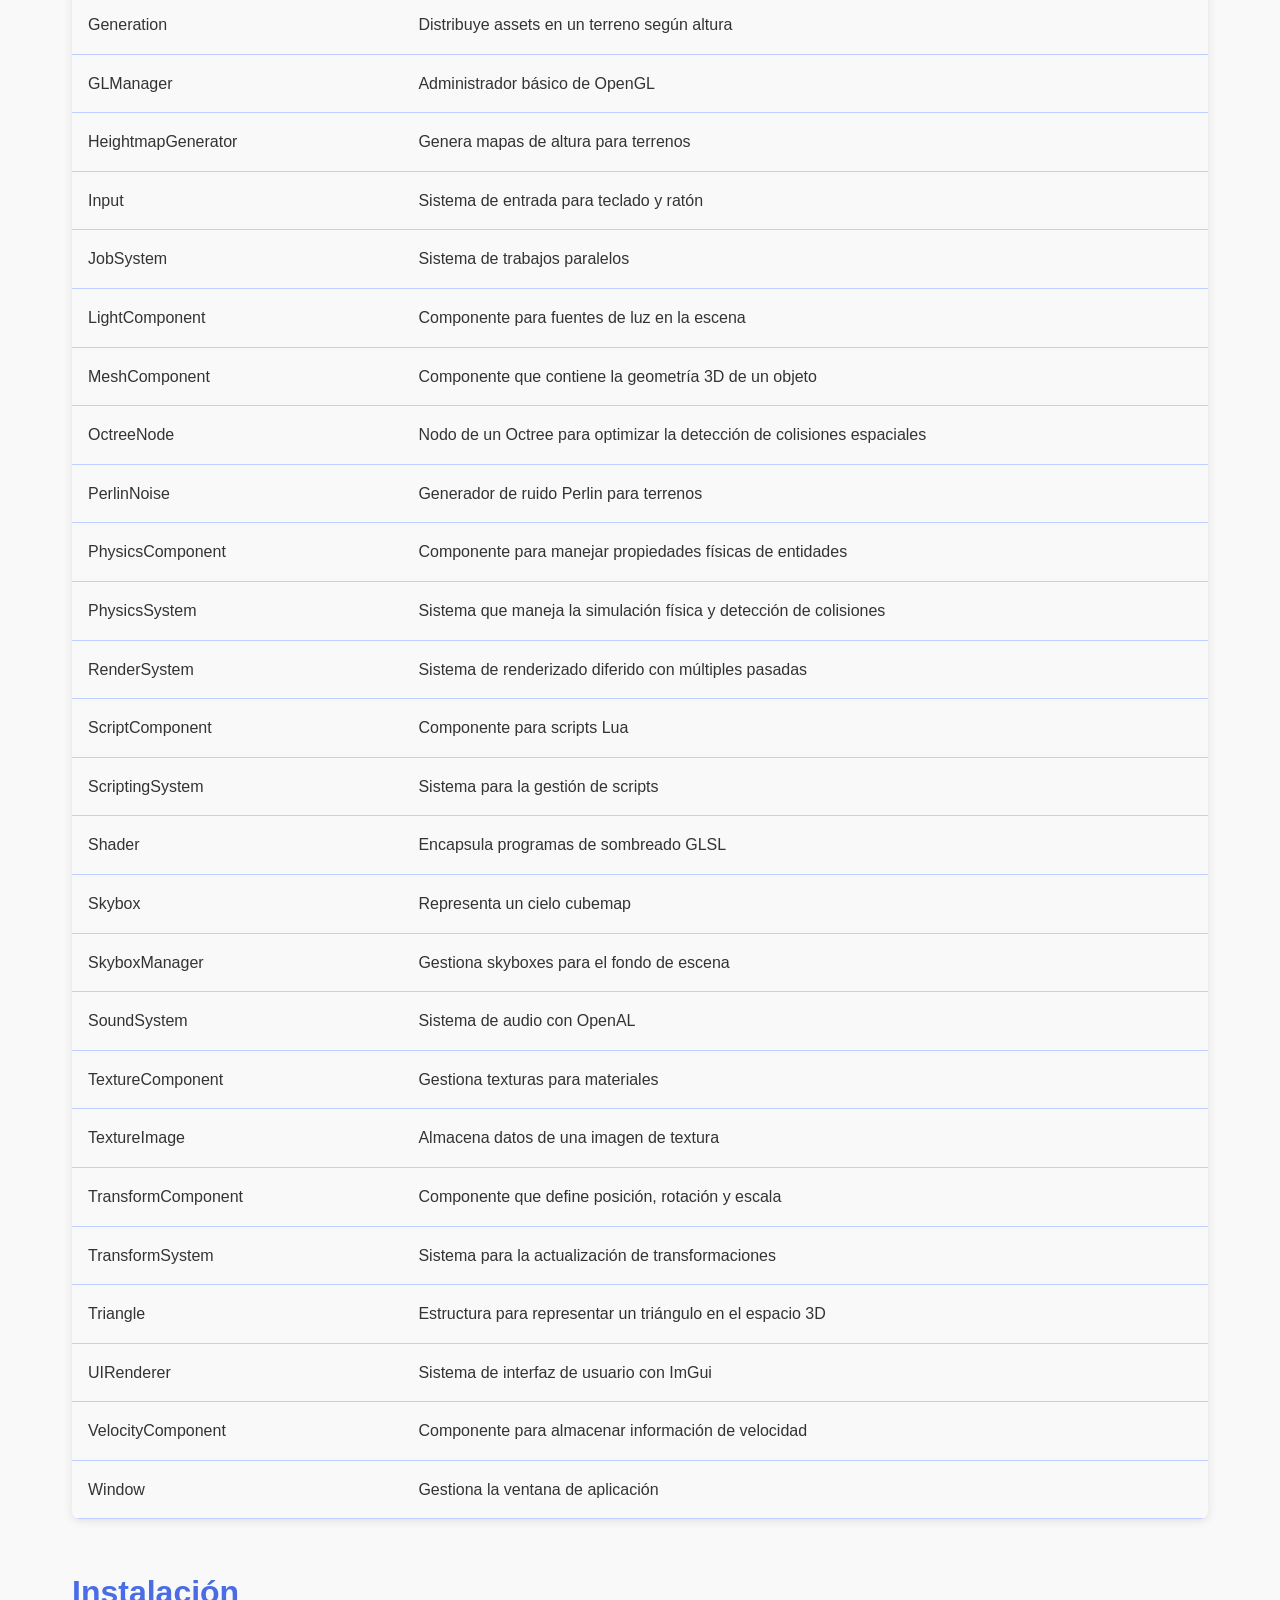
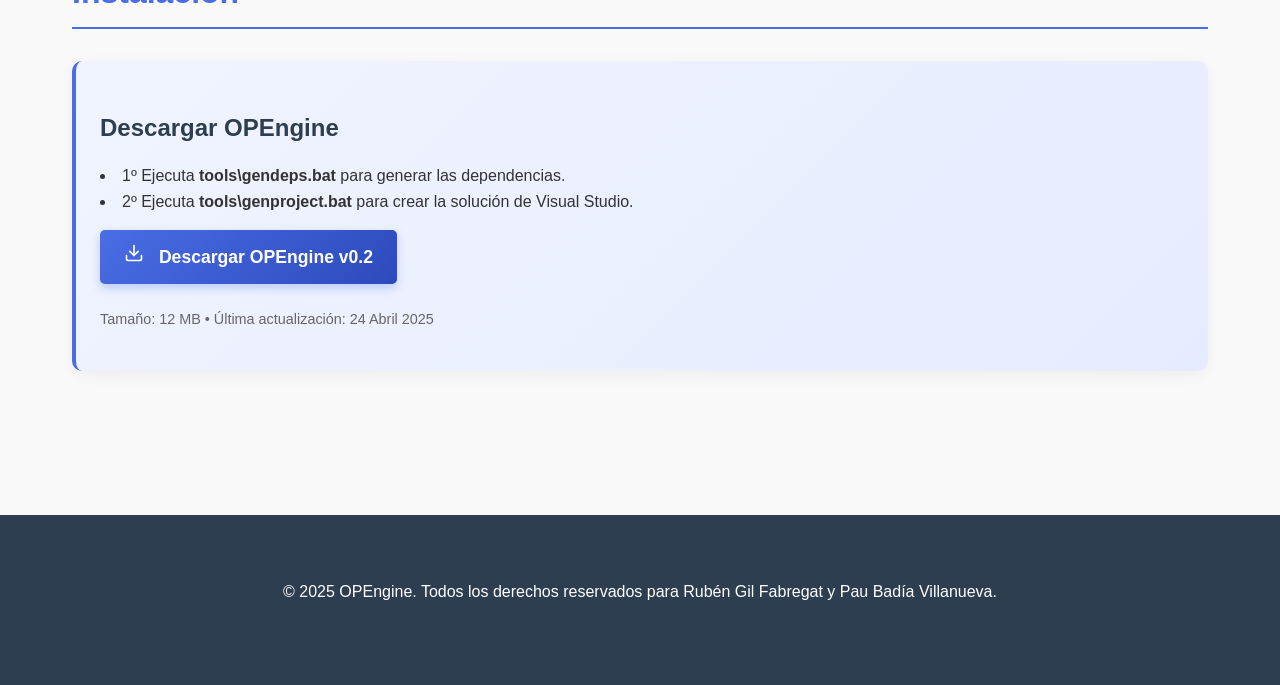
==== commit dbf0229b: "physics" ====
--- a/index.html
+++ b/index.html
@@ -1070,6 +1070,66 @@
                 <svg class="architecture-icon">
                     <use href="#loop-icon"></use>
                 </svg>
+                <span class="icon-title">SISTEMA DE FÍSICA</span>
+            </button>
+            <div class="collapsible-content">
+                <p style="text-align: justify; margin-top: 20px; margin-bottom: 20px;">El sistema de física proporciona simulación de cuerpos rígidos con detección de colisiones. Para añadir propiedades físicas a una entidad, es necesario agregar un componente <strong>[PhysicsComponent]</strong> a la misma. Posteriormente, se debe registrar la entidad en el sistema de física usando <strong>[physicsSystem.addEntityToPhysics(entity, cm)]</strong>.</p>
+            
+                <p style="text-align: justify; margin-top: 20px; margin-bottom: 20px;">El sistema de física utiliza una estructura Octree para optimizar la detección de colisiones, permitiendo manejar grandes cantidades de objetos de manera eficiente. La detección de colisiones se realiza primero a nivel de cajas delimitadoras (AABB) y luego, si es necesario, a nivel de triángulos para mayor precisión.</p>
+                
+                <div class="code-block">
+                    <pre>
+            //INICIALIZAR SISTEMA DE FÍSICA//--------------------------------------------------------------------
+            PhysicsSystem physicsSystem;
+            physicsSystem.initialize();
+            physicsSystem.setGravity(glm::vec3(0.0f, -9.81f, 0.0f));
+            
+            //AÑADIR COMPONENTE DE FÍSICA A UNA ENTIDAD//--------------------------------------------------------
+            Entity cube = em.createEntity();
+            cm.addComponent(cube, TransformComponent{ glm::vec3(0.0f, 10.0f, 0.0f),
+                                                     glm::vec3(0.0f, 0.0f, 0.0f),
+                                                     glm::vec3(1.0f, 1.0f, 1.0f) });
+            cm.addComponent(cube, MeshComponent(MeshComponent::loadModel("../assets/obj/cube.obj")));
+            cm.addComponent(cube, ColorComponent{ glm::vec4(1.0f, 0.0f, 0.0f, 1.0f), true });
+            
+            // Agregar física con propiedades personalizadas
+            PhysicsComponent physComp;
+            physComp.mass = 2.0f;
+            physComp.restitution = 0.7f;
+            physComp.friction = 0.3f;
+            cm.addComponent(cube, physComp);
+            
+            // Registrar la entidad en el sistema de física
+            physicsSystem.addEntityToPhysics(cube, cm);
+            
+            //CREAR SUELO ESTÁTICO//---------------------------------------------------------------------------
+            Entity ground = em.createEntity();
+            cm.addComponent(ground, TransformComponent{ glm::vec3(0.0f, 0.0f, 0.0f),
+                                                       glm::vec3(0.0f, 0.0f, 0.0f),
+                                                       glm::vec3(20.0f, 0.1f, 20.0f) });
+            cm.addComponent(ground, MeshComponent(MeshComponent::loadModel("../assets/obj/plane.obj")));
+            cm.addComponent(ground, ColorComponent{ glm::vec4(0.2f, 0.2f, 0.8f, 1.0f), true });
+            cm.addComponent(ground, PhysicsComponent());
+            
+            // Registrar como objeto estático (no se mueve)
+            physicsSystem.addEntityToPhysics(ground, cm, true);
+            
+            //MAIN LOOP//--------------------------------------------------------------------------------------
+            while (window.isOpen()) {
+                float deltaTime = system.getDeltaTime();
+                
+                // Actualizar la simulación física
+                physicsSystem.update(em, cm, deltaTime);
+                
+                // Resto del bucle principal...
+            }</pre>
+                </div>
+            </div>
+
+            <button class="collapsible">
+                <svg class="architecture-icon">
+                    <use href="#loop-icon"></use>
+                </svg>
                 <span class="icon-title">PROGRAMA EJEMPLO</span>
             </button>
             <div class="collapsible-content">
@@ -1344,6 +1404,31 @@
                     <th>Descripción</th>
                 </tr>
 
+                <tr class="expandable-row" onclick="toggleDetails('aabb')">
+                    <td>AABB</td>
+                    <td>Estructura para representar una caja delimitadora alineada con los ejes</td>
+                </tr>
+                <tr id="aabb" class="details-row">
+                    <td colspan="2">
+                        <div class="details-content">
+                            <h3>Variables:</h3>
+                            <ul>
+                                <li><code>min</code> - Vector 3D con las coordenadas mínimas de la caja</li>
+                                <li><code>max</code> - Vector 3D con las coordenadas máximas de la caja</li>
+                            </ul>
+                            <h3>Métodos:</h3>
+                            <ul>
+                                <li><code>AABB()</code> - Constructor por defecto</li>
+                                <li><code>AABB(min, max)</code> - Constructor con puntos mínimo y máximo</li>
+                                <li><code>intersects(other)</code> - Verifica intersección con otra AABB</li>
+                                <li><code>getCenter()</code> - Obtiene el centro de la caja</li>
+                                <li><code>getDimensions()</code> - Obtiene las dimensiones de la caja</li>
+                                <li><code>transform(transform)</code> - Aplica una transformación a la AABB</li>
+                            </ul>
+                        </div>
+                    </td>
+                </tr>
+
                 <tr class="expandable-row" onclick="toggleDetails('branching')">
                     <td>Branching</td>
                     <td>Estructura para gestión de ramas de audio</td>
@@ -1572,9 +1657,9 @@
                                 <li><code>forwardRender(em, componentManager, lightShader, shadowShader, camera, lightSpaceMatrix, skyboxShader, skyboxManager)</code> - Renderiza la escena</li>
                                 <li><code>renderEntities(em, componentManager, shader, colorVector)</code> - Método privado que renderiza las entidades con los componentes necesarios</li>
                                 <li><code>GetLightSpaceMatrix(lightPos, lightType, lightDirection)</code> - Obtiene la matriz de luz</li>
-                                <li><code>createShadowMapCube(resolution)</code> - Crea un mapa de sombras cúbico</li>
+                                <li><code>CreatePointShadowMap(resolution)</code> - Crea un mapa de sombras cúbico</li>
                                 <li><code>CreateSpotLightShadowMap()</code> - Crea mapa de sombras para spotlight</li>
-                                <li><code>SetupDirectionalShadowMap()</code> - Configura el mapa de sombras para luces direccionales</li>
+                                <li><code>CreateDirectionalShadowMap()</code> - Configura el mapa de sombras para luces direccionales</li>
                             </ul>
                             </ul>
                         </div>
@@ -1753,6 +1838,35 @@
                     </td>
                 </tr>
 
+                <tr class="expandable-row" onclick="toggleDetails('octreeNode')">
+                    <td>OctreeNode</td>
+                    <td>Nodo de un Octree para optimizar la detección de colisiones espaciales</td>
+                </tr>
+                <tr id="octreeNode" class="details-row">
+                    <td colspan="2">
+                        <div class="details-content">
+                            <h3>Variables:</h3>
+                            <ul>
+                                <li><code>bounds</code> - Límites del nodo (AABB)</li>
+                                <li><code>depth</code> - Profundidad del nodo en el árbol</li>
+                                <li><code>MAX_DEPTH</code> - Profundidad máxima del Octree (8)</li>
+                                <li><code>MAX_ENTITIES_PER_NODE</code> - Entidades máximas por nodo (16)</li>
+                                <li><code>entities</code> - Entidades almacenadas en este nodo</li>
+                                <li><code>children</code> - Nodos hijos (8 o ninguno)</li>
+                            </ul>
+                            <h3>Métodos:</h3>
+                            <ul>
+                                <li><code>OctreeNode(bounds, depth)</code> - Constructor</li>
+                                <li><code>insert(entity, aabb)</code> - Inserta una entidad con su AABB</li>
+                                <li><code>queryPotentialCollisions(entity, aabb)</code> - Consulta colisiones potenciales</li>
+                                <li><code>clear()</code> - Limpia el Octree</li>
+                                <li><code>subdivide()</code> - Divide este nodo en 8 nodos hijos</li>
+                                <li><code>getChildIndexForAABB(aabb)</code> - Determina el nodo hijo para una AABB</li>
+                            </ul>
+                        </div>
+                    </td>
+                </tr>
+
                 <tr class="expandable-row" onclick="toggleDetails('perlinNoise')">
                     <td>PerlinNoise</td>
                     <td>Generador de ruido Perlin para terrenos</td>
@@ -1771,6 +1885,93 @@
                                 <li><code>fade(t)</code> - Función de interpolación suavizada</li>
                                 <li><code>lerp(t, a, b)</code> - Interpolación lineal</li>
                                 <li><code>grad(hash, x, y, z)</code> - Función de gradiente</li>
+                            </ul>
+                        </div>
+                    </td>
+                </tr>
+
+                <tr class="expandable-row" onclick="toggleDetails('physicsComponent')">
+                    <td>PhysicsComponent</td>
+                    <td>Componente para manejar propiedades físicas de entidades</td>
+                </tr>
+                <tr id="physicsComponent" class="details-row">
+                    <td colspan="2">
+                        <div class="details-content">
+                            <h3>Variables de traslación:</h3>
+                            <ul>
+                                <li><code>velocity</code> - Velocidad actual del objeto</li>
+                                <li><code>prevPosition</code> - Posición anterior (para integración de Verlet)</li>
+                                <li><code>acceleration</code> - Aceleración actual</li>
+                            </ul>
+                            <h3>Propiedades físicas:</h3>
+                            <ul>
+                                <li><code>mass</code> - Masa del objeto</li>
+                                <li><code>inverseMass</code> - Inversa de la masa (para cálculos de colisión)</li>
+                                <li><code>restitution</code> - Coeficiente de restitución (elasticidad)</li>
+                                <li><code>friction</code> - Coeficiente de fricción</li>
+                                <li><code>isStatic</code> - Si es true, el objeto no se mueve pero colisiona</li>
+                                <li><code>useGravity</code> - Si es true, se aplica gravedad al objeto</li>
+                            </ul>
+                            <h3>Propiedades de colisión:</h3>
+                            <ul>
+                                <li><code>boundingBox</code> - Caja delimitadora (AABB) para detección de colisiones</li>
+                                <li><code>triangles</code> - Triángulos para colisiones precisas</li>
+                            </ul>
+                            <h3>Propiedades de rotación:</h3>
+                            <ul>
+                                <li><code>angularVelocity</code> - Velocidad angular (radianes/segundo)</li>
+                                <li><code>torque</code> - Torque aplicado al objeto</li>
+                                <li><code>orientation</code> - Orientación actual (quaternion)</li>
+                                <li><code>prevOrientation</code> - Orientación anterior</li>
+                                <li><code>inertiaTensor</code> - Tensor de inercia en espacio de modelo</li>
+                                <li><code>inverseInertiaTensor</code> - Inverso del tensor de inercia</li>
+                            </ul>
+                            <h3>Métodos:</h3>
+                            <ul>
+                                <li><code>PhysicsComponent()</code> - Constructor que inicializa todas las propiedades</li>
+                            </ul>
+                        </div>
+                    </td>
+                </tr>
+
+                <tr class="expandable-row" onclick="toggleDetails('physicsSystem')">
+                    <td>PhysicsSystem</td>
+                    <td>Sistema que maneja la simulación física y detección de colisiones</td>
+                </tr>
+                <tr id="physicsSystem" class="details-row">
+                    <td colspan="2">
+                        <div class="details-content">
+                            <h3>Variables:</h3>
+                            <ul>
+                                <li><code>octree</code> - Octree para optimizar la detección de colisiones</li>
+                                <li><code>gravity</code> - Vector de gravedad para el mundo</li>
+                                <li><code>fixedTimeStep</code> - Paso de tiempo fijo para la simulación</li>
+                            </ul>
+                            <h3>Métodos públicos:</h3>
+                            <ul>
+                                <li><code>PhysicsSystem()</code> - Constructor</li>
+                                <li><code>initialize()</code> - Inicializa el sistema de física</li>
+                                <li><code>update(em, cm, deltaTime)</code> - Actualiza la simulación de física</li>
+                                <li><code>addEntityToPhysics(entity, cm, isStatic)</code> - Añade una entidad al sistema</li>
+                                <li><code>removeEntityFromPhysics(entity)</code> - Remueve una entidad del sistema</li>
+                                <li><code>setGravity(gravity)</code> - Configura la gravedad del mundo</li>
+                                <li><code>getGravity()</code> - Obtiene la gravedad actual</li>
+                            </ul>
+                            <h3>Métodos privados:</h3>
+                            <ul>
+                                <li><code>updateAABBs(em, cm)</code> - Actualiza las AABBs de todas las entidades</li>
+                                <li><code>detectCollisions(em, cm)</code> - Detecta colisiones entre entidades</li>
+                                <li><code>resolveCollisions(em, cm)</code> - Resuelve las colisiones detectadas</li>
+                                <li><code>applyVerletIntegration(entity, physics, transform, deltaTime)</code> - Aplica integración de Verlet</li>
+                                <li><code>createAABBFromMesh(mesh, transform)</code> - Crea una AABB a partir de los vértices</li>
+                                <li><code>triangleTriangleCollision(t1, t2, point, normal, depth)</code> - Detecta colisión entre triángulos</li>
+                                <li><code>aabbCollision(box1, box2)</code> - Detecta colisión entre dos AABBs</li>
+                                <li><code>extractTrianglesFromMesh(mesh, transform)</code> - Extrae triángulos de una malla</li>
+                                <li><code>calculatePenetrationDepth(box1, box2)</code> - Calcula profundidad de penetración</li>
+                                <li><code>calculateInertiaTensor(physics, mesh)</code> - Calcula tensor de inercia</li>
+                                <li><code>alignToGround(physics, transform)</code> - Alinea objetos con el suelo</li>
+                                <li><code>applyImpulseAtPoint(physics, impulse, point, centerOfMass)</code> - Aplica impulso en un punto</li>
+                                <li><code>calculateWorldInertiaTensor(physics)</code> - Calcula tensor de inercia en espacio mundial</li>
                             </ul>
                         </div>
                     </td>
@@ -2056,6 +2257,28 @@
                                 <li><code>TransformSystem()</code> - Constructor</li>
                                 <li><code>~TransformSystem()</code> - Destructor</li>
                                 <li><code>update(em, componentManager, deltaTime)</code> - Actualiza todas las transformaciones</li>
+                            </ul>
+                        </div>
+                    </td>
+                </tr>
+
+                <tr class="expandable-row" onclick="toggleDetails('triangle')">
+                    <td>Triangle</td>
+                    <td>Estructura para representar un triángulo en el espacio 3D</td>
+                </tr>
+                <tr id="triangle" class="details-row">
+                    <td colspan="2">
+                        <div class="details-content">
+                            <h3>Variables:</h3>
+                            <ul>
+                                <li><code>v0, v1, v2</code> - Los tres vértices del triángulo</li>
+                            </ul>
+                            <h3>Métodos:</h3>
+                            <ul>
+                                <li><code>Triangle()</code> - Constructor por defecto</li>
+                                <li><code>Triangle(v0, v1, v2)</code> - Constructor con los tres vértices</li>
+                                <li><code>getNormal()</code> - Calcula la normal del triángulo</li>
+                                <li><code>getAABB()</code> - Calcula la caja delimitadora del triángulo</li>
                             </ul>
                         </div>
                     </td>
@@ -2149,11 +2372,11 @@
                     <h3>Descargar OPEngine</h3>
                     <li>1º Ejecuta <strong>tools\gendeps.bat</strong> para generar las dependencias.</li>
                     <li>2º Ejecuta <strong>tools\genproject.bat</strong> para crear la solución de Visual Studio.</li>
-                    <a href="OPEngine_0.1.zip" class="btn download-btn">
+                    <a href="OPEngine_0.2.zip" class="btn download-btn">
                         <i class="download-icon"></i>
-                        Descargar OPEngine v0.1
+                        Descargar OPEngine v0.2
                     </a>
-                    <p class="download-info">Tamaño: 8.2 MB • Última actualización: 26 Marzo 2025</p>
+                    <p class="download-info">Tamaño: 12 MB • Última actualización: 24 Abril 2025</p>
                 </div>
         </section>
     </main>
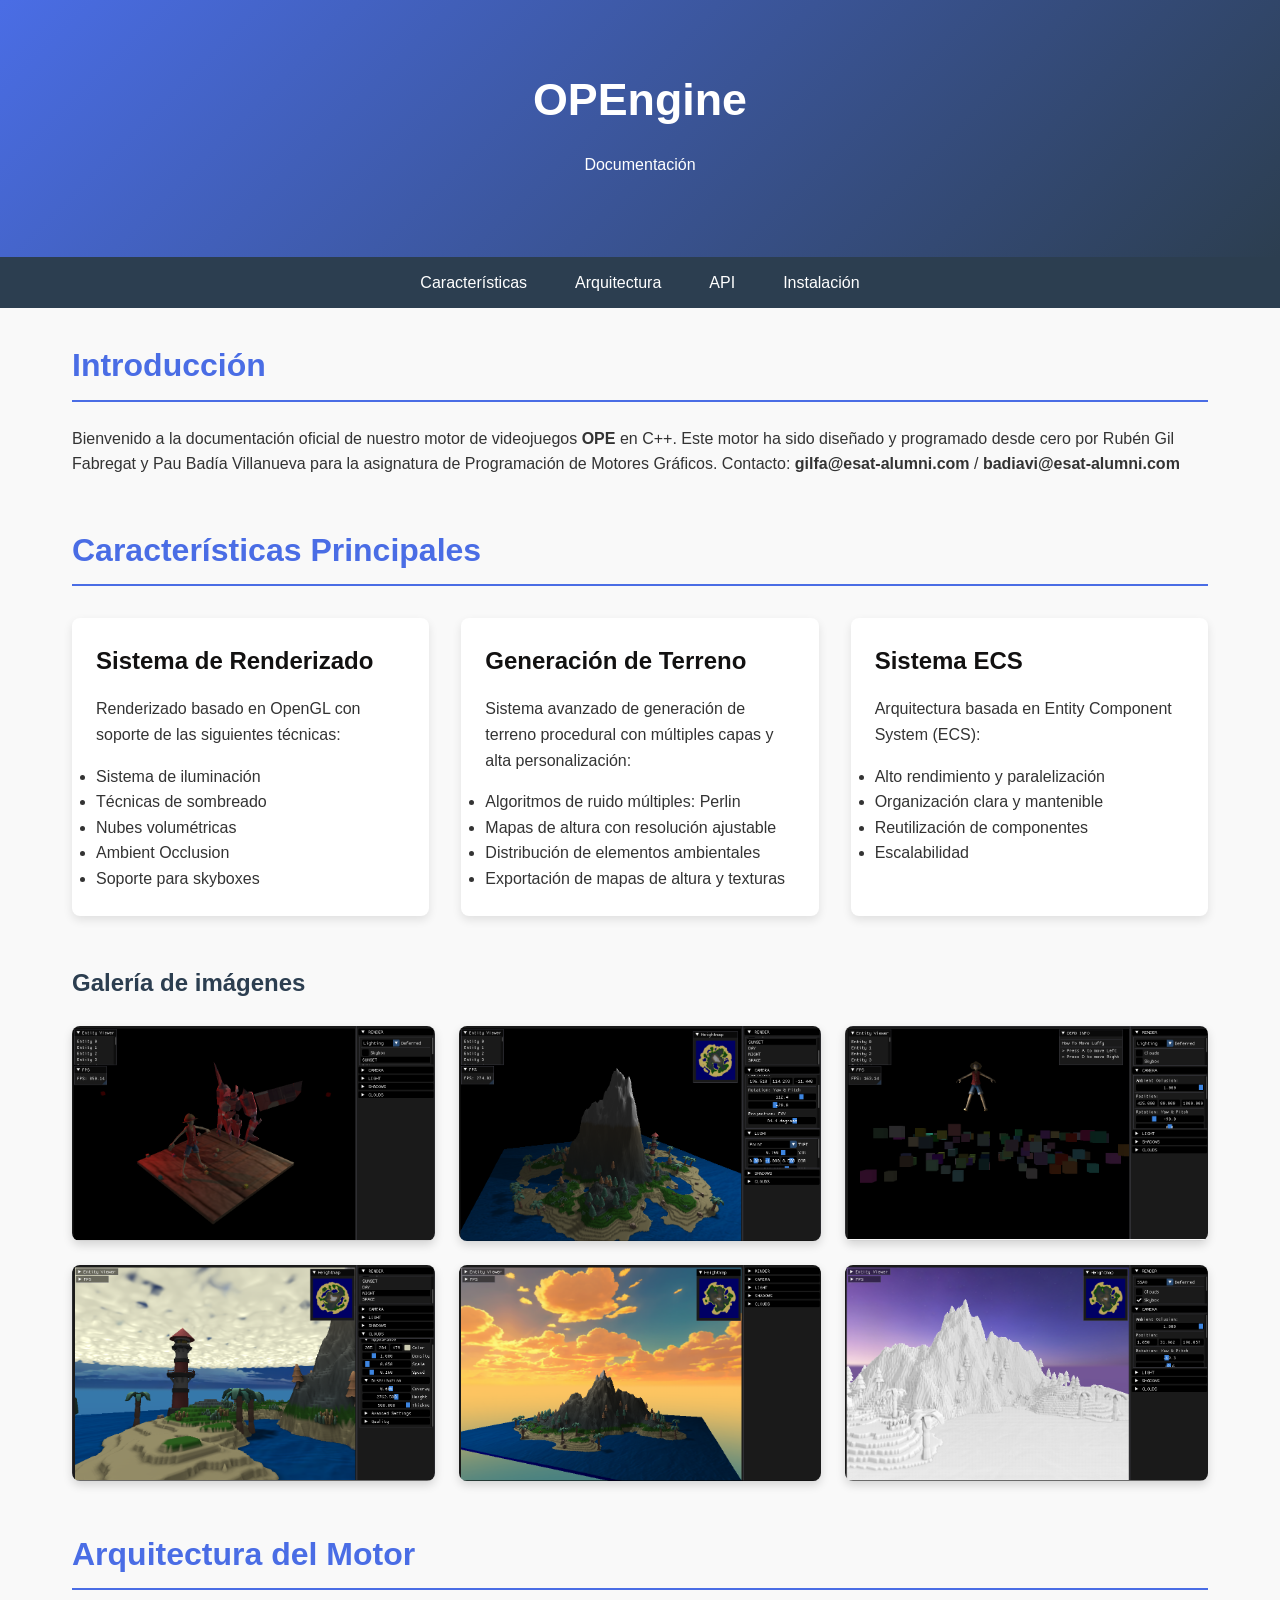
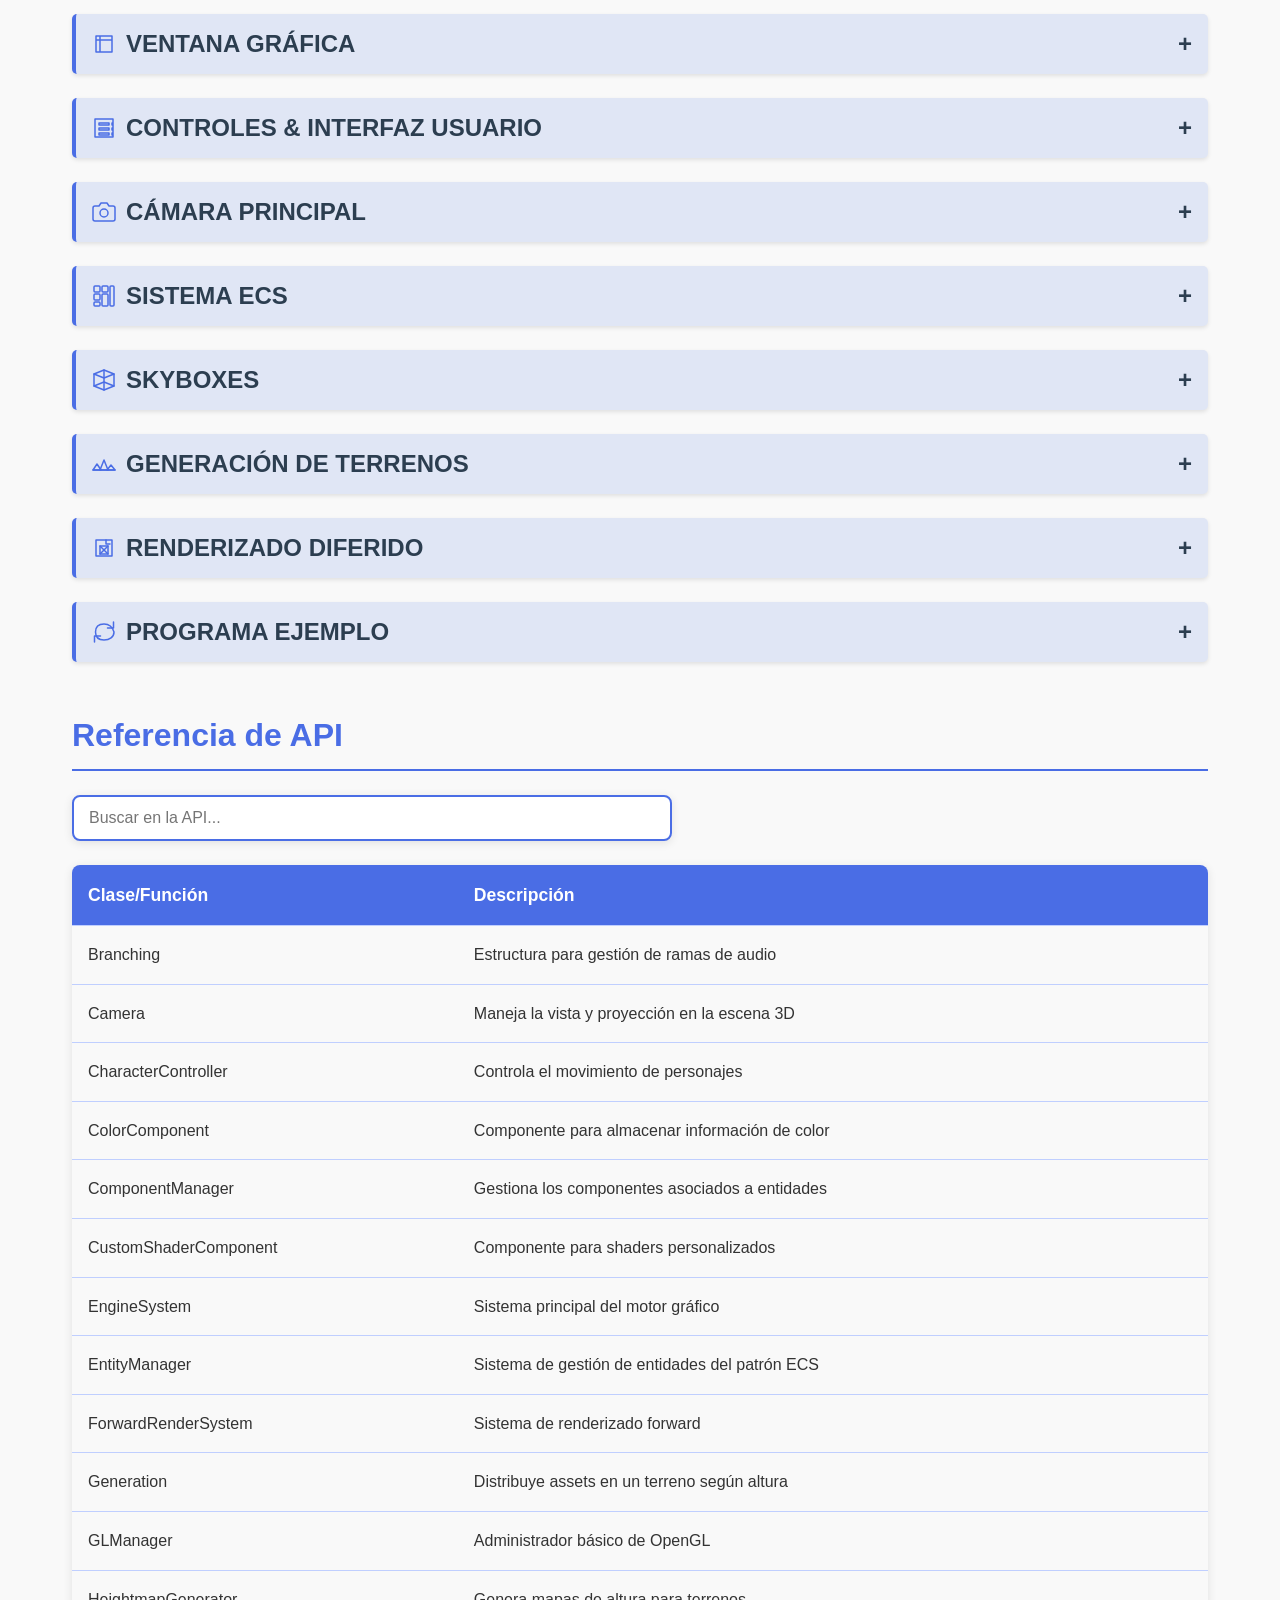
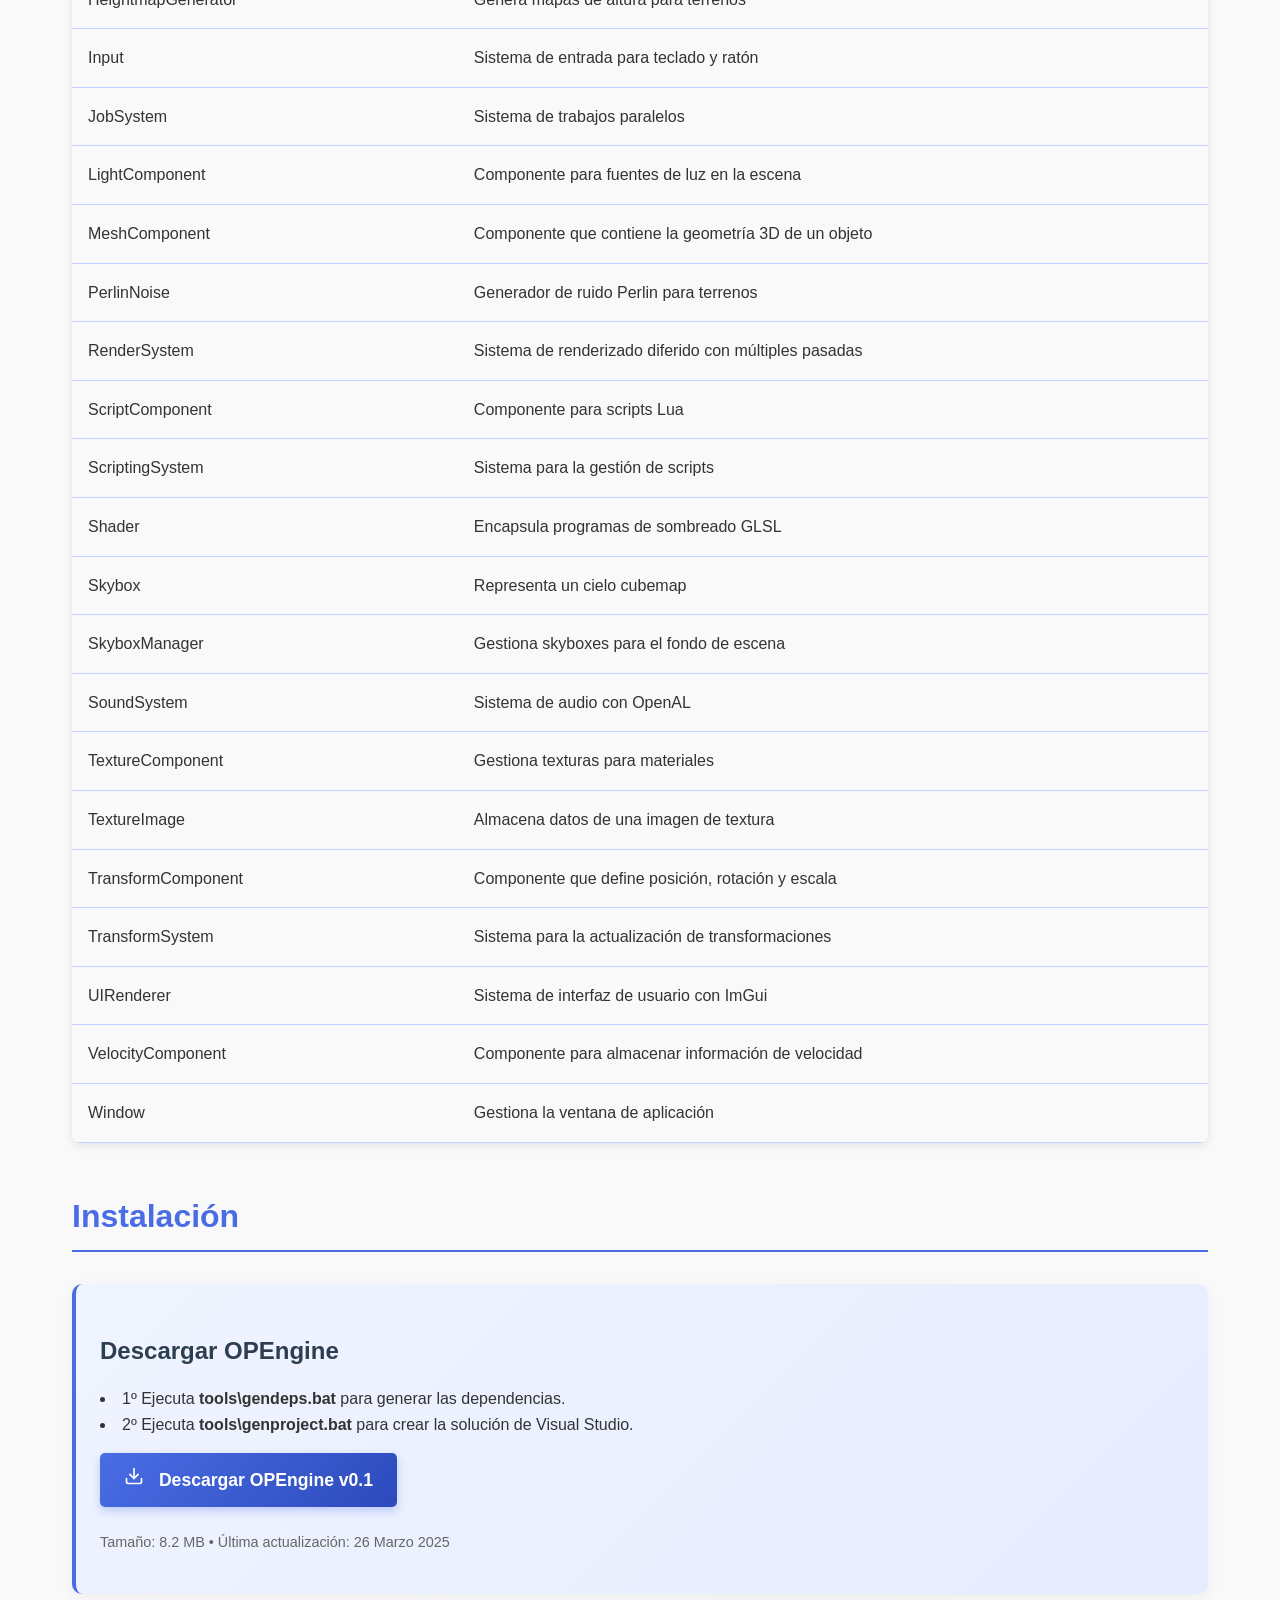
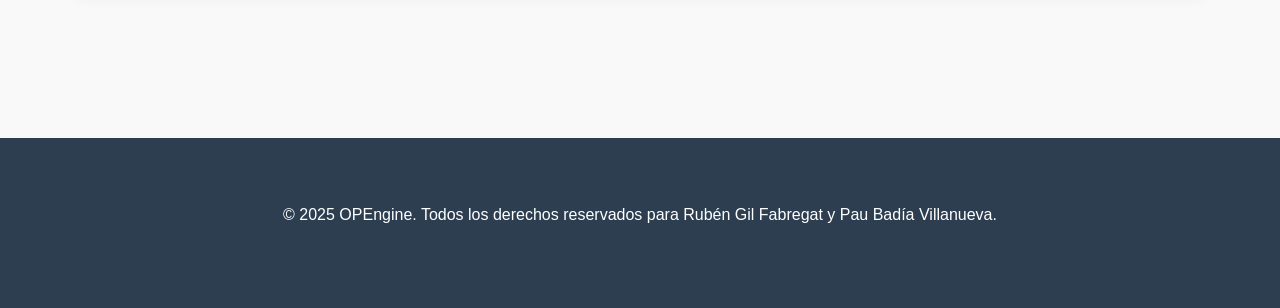
==== commit b84e96ff: "updated" ====
--- a/index.html
+++ b/index.html
@@ -1070,66 +1070,6 @@
                 <svg class="architecture-icon">
                     <use href="#loop-icon"></use>
                 </svg>
-                <span class="icon-title">SISTEMA DE FÍSICA</span>
-            </button>
-            <div class="collapsible-content">
-                <p style="text-align: justify; margin-top: 20px; margin-bottom: 20px;">El sistema de física proporciona simulación de cuerpos rígidos con detección de colisiones. Para añadir propiedades físicas a una entidad, es necesario agregar un componente <strong>[PhysicsComponent]</strong> a la misma. Posteriormente, se debe registrar la entidad en el sistema de física usando <strong>[physicsSystem.addEntityToPhysics(entity, cm)]</strong>.</p>
-            
-                <p style="text-align: justify; margin-top: 20px; margin-bottom: 20px;">El sistema de física utiliza una estructura Octree para optimizar la detección de colisiones, permitiendo manejar grandes cantidades de objetos de manera eficiente. La detección de colisiones se realiza primero a nivel de cajas delimitadoras (AABB) y luego, si es necesario, a nivel de triángulos para mayor precisión.</p>
-                
-                <div class="code-block">
-                    <pre>
-            //INICIALIZAR SISTEMA DE FÍSICA//--------------------------------------------------------------------
-            PhysicsSystem physicsSystem;
-            physicsSystem.initialize();
-            physicsSystem.setGravity(glm::vec3(0.0f, -9.81f, 0.0f));
-            
-            //AÑADIR COMPONENTE DE FÍSICA A UNA ENTIDAD//--------------------------------------------------------
-            Entity cube = em.createEntity();
-            cm.addComponent(cube, TransformComponent{ glm::vec3(0.0f, 10.0f, 0.0f),
-                                                     glm::vec3(0.0f, 0.0f, 0.0f),
-                                                     glm::vec3(1.0f, 1.0f, 1.0f) });
-            cm.addComponent(cube, MeshComponent(MeshComponent::loadModel("../assets/obj/cube.obj")));
-            cm.addComponent(cube, ColorComponent{ glm::vec4(1.0f, 0.0f, 0.0f, 1.0f), true });
-            
-            // Agregar física con propiedades personalizadas
-            PhysicsComponent physComp;
-            physComp.mass = 2.0f;
-            physComp.restitution = 0.7f;
-            physComp.friction = 0.3f;
-            cm.addComponent(cube, physComp);
-            
-            // Registrar la entidad en el sistema de física
-            physicsSystem.addEntityToPhysics(cube, cm);
-            
-            //CREAR SUELO ESTÁTICO//---------------------------------------------------------------------------
-            Entity ground = em.createEntity();
-            cm.addComponent(ground, TransformComponent{ glm::vec3(0.0f, 0.0f, 0.0f),
-                                                       glm::vec3(0.0f, 0.0f, 0.0f),
-                                                       glm::vec3(20.0f, 0.1f, 20.0f) });
-            cm.addComponent(ground, MeshComponent(MeshComponent::loadModel("../assets/obj/plane.obj")));
-            cm.addComponent(ground, ColorComponent{ glm::vec4(0.2f, 0.2f, 0.8f, 1.0f), true });
-            cm.addComponent(ground, PhysicsComponent());
-            
-            // Registrar como objeto estático (no se mueve)
-            physicsSystem.addEntityToPhysics(ground, cm, true);
-            
-            //MAIN LOOP//--------------------------------------------------------------------------------------
-            while (window.isOpen()) {
-                float deltaTime = system.getDeltaTime();
-                
-                // Actualizar la simulación física
-                physicsSystem.update(em, cm, deltaTime);
-                
-                // Resto del bucle principal...
-            }</pre>
-                </div>
-            </div>
-
-            <button class="collapsible">
-                <svg class="architecture-icon">
-                    <use href="#loop-icon"></use>
-                </svg>
                 <span class="icon-title">PROGRAMA EJEMPLO</span>
             </button>
             <div class="collapsible-content">
@@ -1152,239 +1092,301 @@
 #include "ope/Heightmap.hpp"
 #include "ope/Skybox.hpp"
 #include "ope/Generation.hpp"
+#include "ope/GPUInstancing.hpp"
 
 int main() {
 
-    //ENGINE//---------------------------------------------------------------------------------------
-    EngineSystem system;
-    
-    //WINDOW//---------------------------------------------------------------------------------------
-    int windowWidth = 800;
-    int windowHeight = 600;
-    
-    std::string window_name = "Main Window -- Terrain Demo";
-    
-    auto opt_window = Window::make(1022, 605, window_name, system);
-    if (!opt_window) {
-        std::cerr &lt;&lt; "Error: Failed to create window." &lt;&lt; std::endl;
-        return -1;
-    }
-    Window window = std::move(opt_window.value());
-    
-    window.makeContext(system);
-    
-    system.disableVSync();
-    
-    //INPUT//-----------------------------------------------------------------------------------------
-    Input input(window.getWindow());
-    
-    //UI//--------------------------------------------------------------------------------------------
-    UIRenderer ui(window.getWindow());
-    
-    //CAMERA//----------------------------------------------------------------------------------------
-    Camera camera(&input, glm::vec3(-90.0f, 150.0f, 130.0f),                // posición
-                    0.0f,                                                   // yaw
-                    -30.0f,                                                 // pitch
-                    75.0f,                                                  // fov (campo de visión)
-                    windowWidth / windowHeight,                             // relación de aspecto
-                    0.1f,                                                   // plano cercano
-                    15000.f);                                               // plano lejano
-    
-    //SYSTEMS//---------------------------------------------------------------------------------------------------                         
-    RenderSystem renderSystem(false, windowWidth, windowHeight);
-    
-    //HEIGHTMAP GENERATOR-----------------------------------------------------------------------------------
-    HeightmapGenerator heightmap(512, 512);
-    heightmap.generateHeightmap(0.01, 4, 0.4, 2.2);
-    heightmap.applyIslandMask(1.5);
-    heightmap.saveAsImage("../assets/heightmaps/a.png");
-    std::vector&lt;uint8_t&gt; colorMap = heightmap.generateColorMap();
-    heightmap.saveColorMapAsImage("../assets/heightmaps/a_colormap.png", colorMap, heightmap.width, heightmap.height);
-    
-    //SKYBOX//--------------------------------------------------------------------------------------------
-    SkyboxManager skyboxManager;
-    
-    skyboxManager.add({
-        "../assets/skyboxes/sunset/px.png",  // POSITIVE_X
-        "../assets/skyboxes/sunset/nx.png",  // NEGATIVE_X
-        "../assets/skyboxes/sunset/py.png",  // POSITIVE_Y
-        "../assets/skyboxes/sunset/ny.png",  // NEGATIVE_Y
-        "../assets/skyboxes/sunset/pz.png",  // POSITIVE_Z
-        "../assets/skyboxes/sunset/nz.png"   // NEGATIVE_Z
+//ENGINE//----------------------------------------------------------------------------------------
+EngineSystem system;
+
+//WINDOW//----------------------------------------------------------------------------------------
+int windowWidth = 800;
+int windowHeight = 600;
+
+std::string window_name = "Main Window -- Terrain Demo";
+
+auto opt_window = Window::make(1022, 605, window_name, system);
+if (!opt_window) {
+    std::cerr &lt;&lt; "Error: Failed to create window." &lt;&lt; std::endl;
+    return -1;
+}
+
+Window window = std::move(opt_window.value());
+window.makeContext(system);
+
+system.disableVSync();
+
+//INPUT//-----------------------------------------------------------------------------------------
+Input input(window.getWindow());
+
+//UI//--------------------------------------------------------------------------------------------
+UIRenderer ui(window.getWindow());
+
+//CAMERA//----------------------------------------------------------------------------------------
+Camera camera(&input, glm::vec3(-90.0f, 150.0f, 130.0f),                // posición
+                0.0f,                                                   // yaw
+                -30.0f,                                                 // pitch
+                75.0f,                                                  // fov (campo de visión)
+                windowWidth / windowHeight,                             // relación de aspecto
+                1.0f,                                                   // plano cercano
+                15000.f);                                               // plano lejano
+
+//SYSTEMS//----------------------------------------------------------------------------------------                       
+RenderSystem renderSystem(false, windowWidth, windowHeight);
+
+//HEIGHTMAP GENERATOR------------------------------------------------------------------------------
+HeightmapGenerator heightmap(1024, 1024);
+heightmap.generateHeightmap(0.005, 4, 0.4, 2.2);
+heightmap.applyIslandMask(1.3);
+heightmap.saveAsImage("../assets/heightmaps/a.png");
+std::vector&lt;uint8_t&gt; colorMap = heightmap.generateColorMap();
+heightmap.saveColorMapAsImage("../assets/heightmaps/a_colormap.png", colorMap, heightmap.width, heightmap.height);
+
+//SKYBOX//-----------------------------------------------------------------------------------------
+SkyboxManager skyboxManager;
+
+skyboxManager.add({
+    "../assets/skyboxes/sunset/px.png",  // POSITIVE_X
+    "../assets/skyboxes/sunset/nx.png",  // NEGATIVE_X
+    "../assets/skyboxes/sunset/py.png",  // POSITIVE_Y
+    "../assets/skyboxes/sunset/ny.png",  // NEGATIVE_Y
+    "../assets/skyboxes/sunset/pz.png",  // POSITIVE_Z
+    "../assets/skyboxes/sunset/nz.png"   // NEGATIVE_Z
+});
+
+skyboxManager.add({
+    "../assets/skyboxes/day/px.png",  // POSITIVE_X
+    "../assets/skyboxes/day/nx.png",  // NEGATIVE_X
+    "../assets/skyboxes/day/py.png",  // POSITIVE_Y
+    "../assets/skyboxes/day/ny.png",  // NEGATIVE_Y
+    "../assets/skyboxes/day/pz.png",  // POSITIVE_Z
+    "../assets/skyboxes/day/nz.png"   // NEGATIVE_Z
+});
+
+skyboxManager.add({
+    "../assets/skyboxes/night/px.png",  // POSITIVE_X
+    "../assets/skyboxes/night/nx.png",  // NEGATIVE_X
+    "../assets/skyboxes/night/py.png",  // POSITIVE_Y
+    "../assets/skyboxes/night/ny.png",  // NEGATIVE_Y
+    "../assets/skyboxes/night/pz.png",  // POSITIVE_Z
+    "../assets/skyboxes/night/nz.png"   // NEGATIVE_Z
+});
+
+skyboxManager.add({
+    "../assets/skyboxes/space/px.png",  // POSITIVE_X
+    "../assets/skyboxes/space/nx.png",  // NEGATIVE_X
+    "../assets/skyboxes/space/py.png",  // POSITIVE_Y
+    "../assets/skyboxes/space/ny.png",  // NEGATIVE_Y
+    "../assets/skyboxes/space/pz.png",  // POSITIVE_Z
+    "../assets/skyboxes/space/nz.png"   // NEGATIVE_Z
+});
+
+//ECS//--------------------------------------------------------------------------------------------
+EntityManager em;
+ComponentManager cm;
+
+//CUSTOM SHADER------------------------------------------------------------------------------------
+std::shared_ptr&lt;Shader&gt; oceanShader = std::make_shared&lt;Shader&gt;("../shaders/vertex/oceanShader.vs", "../shaders/fragment/oceanShader.fs");
+
+//------------//
+//  ENTITIES  //
+//------------//
+
+//Terrain//----------------------------------------------------------------------------------------
+TextureImage h_map_tex = TextureComponent::loadTexture("../assets/heightmaps/a.png");
+Entity h_map = em.createEntity();
+cm.addComponent(h_map, ColorComponent{ glm::vec4(1.0f, 1.0f, 1.0f, 1.0f), true});
+cm.addComponent(h_map, TransformComponent{
+        glm::vec3(0.0f, 0.0f, 0.0f),
+        glm::vec3(0.0f, 0.0f, 0.0f),
+        glm::vec3(0.5f, 0.5f, 0.5f)
     });
-    
-    skyboxManager.add({
-        "../assets/skyboxes/day/px.png",  // POSITIVE_X
-        "../assets/skyboxes/day/nx.png",  // NEGATIVE_X
-        "../assets/skyboxes/day/py.png",  // POSITIVE_Y
-        "../assets/skyboxes/day/ny.png",  // NEGATIVE_Y
-        "../assets/skyboxes/day/pz.png",  // POSITIVE_Z
-        "../assets/skyboxes/day/nz.png"   // NEGATIVE_Z
+cm.addComponent(h_map, MeshComponent(MeshComponent::loadHeightMap(h_map_tex, 620.0f, 1.0f)));
+cm.addComponent(h_map, TextureComponent(TextureComponent::loadTexture("../assets/heightmaps/a_colormap.png")));
+
+
+//Instanced GPU//----------------------------------------------------------------------------------
+MeshData meshData = MeshComponent::loadModel("../assets/obj/fern.obj");
+auto instancedMesh = std::make_shared&lt;InstancedMeshComponent&gt;(meshData, 1000);
+
+MeshData PalmMeshData = MeshComponent::loadModel("../assets/obj/palm.obj");
+auto PalmInstancedMesh = std::make_shared&lt;InstancedMeshComponent&gt;(PalmMeshData, 1000);
+
+MeshData TreeMeshData = MeshComponent::loadModel("../assets/obj/tree-tall.obj");
+auto TreeInstancedMesh = std::make_shared&lt;InstancedMeshComponent&gt;(TreeMeshData, 1000);
+
+MeshData TreeAutumMeshData = MeshComponent::loadModel("../assets/obj/tree-autumn.obj");
+auto TreeAutumInstancedMesh = std::make_shared&lt;InstancedMeshComponent&gt;(TreeAutumMeshData, 1000);
+
+Entity instancedEntity = em.createEntity();
+cm.addComponent(instancedEntity, InstancedRenderComponent(instancedMesh));
+cm.addComponent(instancedEntity, TextureComponent(TextureComponent::loadTexture("../assets/textures/fernTexture.jpeg")));
+
+InstancedRenderComponent* instancedRender = cm.getComponent&lt;InstancedRenderComponent&gt;(instancedEntity);
+instancedRender->instancedMesh->placeInstancesOnTerrain(
+    em,
+    cm,
+    h_map,                                      // Entidad del terreno
+    glm::vec3(0.03f, 0.03f, 0.03f),             // Escala para cada instancia
+    glm::vec2(15.0f, 21.0f),                    // Rango de altura (min, max)
+    700                                         // Número total de instancias
+);
+//--------------------------------------------------------------------------------------------------
+Entity instancedEntityPalms = em.createEntity();
+cm.addComponent(instancedEntityPalms, InstancedRenderComponent(PalmInstancedMesh));
+cm.addComponent(instancedEntityPalms, TextureComponent(TextureComponent::loadTexture("../assets/textures/colormap.png")));
+
+InstancedRenderComponent* instancedRenderPalm = cm.getComponent&lt;InstancedRenderComponent&gt;(instancedEntityPalms);
+instancedRenderPalm->instancedMesh->placeInstancesOnTerrain(
+    em,
+    cm,
+    h_map,                                      // Entidad del terreno
+    glm::vec3(3.0f, 4.0f, 3.0f),                // Escala para cada instancia
+    glm::vec2(3.0f, 18.0f),                     // Rango de altura (min, max)
+    75                                          // Número total de instancias
+);
+//--------------------------------------------------------------------------------------------------
+Entity instancedEntityTrees = em.createEntity();
+cm.addComponent(instancedEntityTrees, InstancedRenderComponent(TreeInstancedMesh));
+cm.addComponent(instancedEntityTrees, TextureComponent(TextureComponent::loadTexture("../assets/textures/colormap2.png")));
+
+InstancedRenderComponent* instancedRenderTree = cm.getComponent&lt;InstancedRenderComponent&gt;(instancedEntityTrees);
+instancedRenderTree->instancedMesh->placeInstancesOnTerrain(
+    em,
+    cm,
+    h_map,                                      // Entidad del terreno
+    glm::vec3(11.0f, 11.0f, 11.0f),             // Escala para cada instancia
+    glm::vec2(20.0f, 60.0f),                    // Rango de altura (min, max)
+    150                                         // Número total de instancias
+);
+//--------------------------------------------------------------------------------------------------
+Entity instancedEntityTreesAutum = em.createEntity();
+cm.addComponent(instancedEntityTreesAutum, InstancedRenderComponent(TreeAutumInstancedMesh));
+cm.addComponent(instancedEntityTreesAutum, TextureComponent(TextureComponent::loadTexture("../assets/textures/colormap2.png")));
+
+InstancedRenderComponent* instancedRenderTreeAutum = cm.getComponent&lt;InstancedRenderComponent&gt;(instancedEntityTreesAutum);
+instancedRenderTreeAutum->instancedMesh->placeInstancesOnTerrain(
+    em,
+    cm,
+    h_map,                                       // Entidad del terreno
+    glm::vec3(11.0f, 11.0f, 11.0f),              // Escala para cada instancia
+    glm::vec2(30.0f, 80.0f),                     // Rango de altura (min, max)
+    150                                          // Número total de instancias
+);
+
+//Cube//-------------------------------------------------------------------------------------------
+Entity cube = em.createEntity();
+cm.addComponent(cube, ColorComponent{ glm::vec4(0.0f, 0.3f, 0.8f, 1.0f), false });
+cm.addComponent(cube, TransformComponent{
+        glm::vec3(256.0f, -52.0f, 256.0f),
+        glm::vec3(0.0f, 0.0f, 0.0f),
+        glm::vec3(256.0f, 50.0f, 256.0f)
     });
-    
-    skyboxManager.add({
-        "../assets/skyboxes/night/px.png",  // POSITIVE_X
-        "../assets/skyboxes/night/nx.png",  // NEGATIVE_X
-        "../assets/skyboxes/night/py.png",  // POSITIVE_Y
-        "../assets/skyboxes/night/ny.png",  // NEGATIVE_Y
-        "../assets/skyboxes/night/pz.png",  // POSITIVE_Z
-        "../assets/skyboxes/night/nz.png"   // NEGATIVE_Z
+cm.addComponent(cube, MeshComponent(MeshComponent::loadModel("../assets/obj/cube.obj")));
+cm.addComponent(cube, TextureComponent(TextureComponent::loadTexture("../assets/textures/whiteTexture.png")));
+
+//Light//-----------------------------------------------------------------------------------------
+Entity light = em.createEntity();
+cm.addComponent(light, ColorComponent{ glm::vec4(1.0f, 0.0f, 0.0f, 1.0f), false });
+cm.addComponent(light, TransformComponent{ glm::vec3(250.0f, 250.0f, 150.0f),
+                                            glm::vec3(0.0f, 0.0f, 0.0f),
+                                            glm::vec3(1.0f, 1.0f, 1.0f) });
+
+cm.addComponent(light, LightComponent(LightComponent::LightType::Point,             // Light type
+                                            glm::vec3(0.5, -1.0f, 0.5f),            // direction
+                                            glm::vec3(0.5f, 0.5f, 0.5f),            // ambient
+                                            glm::vec3(1.0f, 1.0f, 1.0f),            // diffuse
+                                            glm::vec3(0.05f, 0.05f, 0.05f),         // specular
+                                            1.0f, 0.045f, 0.0075f,                  // attenuation constants
+                                            1.0, 0.95f,                             // cutoff angles
+                                            1.0f, 500.0f, 0.0001f));                // strenght, distance, bias
+//Ocean//-----------------------------------------------------------------------------------------
+Entity ocean = em.createEntity();
+cm.addComponent(ocean, ColorComponent{ glm::vec4(0.0f, 0.3f, 0.8f, 1.0f), false });
+cm.addComponent(ocean, TransformComponent{
+        glm::vec3(256.0f, 2.0f, 256.0f),
+        glm::vec3(0.0f, 0.0f, 0.0f),
+        glm::vec3(256.0f, 1.0f, 256.0f)
     });
-    
-    skyboxManager.add({
-        "../assets/skyboxes/space/px.png",  // POSITIVE_X
-        "../assets/skyboxes/space/nx.png",  // NEGATIVE_X
-        "../assets/skyboxes/space/py.png",  // POSITIVE_Y
-        "../assets/skyboxes/space/ny.png",  // NEGATIVE_Y
-        "../assets/skyboxes/space/pz.png",  // POSITIVE_Z
-        "../assets/skyboxes/space/nz.png"   // NEGATIVE_Z
-    });
-    
-    //ECS//--------------------------------------------------------------------------------------------
-    EntityManager em;
-    ComponentManager cm;
-    
-    //CUSTOM SHADER---------------------------------------------------------------------------------------
-    std::shared_ptr&lt;Shader&gt; oceanShader = std::make_shared&lt;Shader&gt;("../shaders/vertex/oceanShader.vs", "../shaders/fragment/oceanShader.fs");
-    
-    //ENTITIES//---------------------------------------------------------------------------------------
-    
-    //Terrain//----------------------------------------------------------------------------------
-    TextureImage h_map_tex = TextureComponent::loadTexture("../assets/heightmaps/a.png");
-    Entity h_map = em.createEntity();
-    cm.addComponent(h_map, ColorComponent{ glm::vec4(1.0f, 1.0f, 1.0f, 1.0f), true});
-    cm.addComponent(h_map, TransformComponent{
-            glm::vec3(0.0f, 0.0f, 0.0f),
-            glm::vec3(0.0f, 0.0f, 0.0f),
-            glm::vec3(0.5f, 0.5f, 0.5f)
-        });
-    cm.addComponent(h_map, MeshComponent(MeshComponent::loadHeightMap(h_map_tex, 620.0f, 1.0f)));
-    cm.addComponent(h_map, TextureComponent(TextureComponent::loadTexture("../assets/heightmaps/a_colormap.png")));
-    
-    //Light//----------------------------------------------------------------------------------
-    Entity light = em.createEntity();
-    cm.addComponent(light, ColorComponent{ glm::vec4(1.0f, 0.0f, 0.0f, 1.0f), false });
-    cm.addComponent(light, TransformComponent{ glm::vec3(0.0f, 200.0f, 65.0f),
-                                                glm::vec3(0.0f, 0.0f, 0.0f),
-                                                glm::vec3(1.0f, 1.0f, 1.0f) });
-    cm.addComponent(light, LightComponent(LightComponent::LightType::Spot,              // Light type
-                                                glm::vec3(0.5, -1.0f, 0.5f),            // direction
-                                                glm::vec3(0.5f, 0.5f, 0.5f),            // ambient
-                                                glm::vec3(1.0f, 0.0f, 0.0f),            // diffuse
-                                                glm::vec3(0.05f, 0.05f, 0.05f),         // specular
-                                                1.0f, 0.045f, 0.0075f,                  // attenuation constants
-                                                1.0, 0.95f,                             // cutoff angles
-                                                1.0f, 500.0f, 0.0001f));                // strenght, distance, bias
-    
-    Entity light2 = em.createEntity();
-    cm.addComponent(light2, ColorComponent{ glm::vec4(1.0f, 0.0f, 0.0f, 1.0f), false });
-    cm.addComponent(light2, TransformComponent{ glm::vec3(250.0f, 200.0f, 250.0f),
-                                                glm::vec3(0.0f, 0.0f, 0.0f),
-                                                glm::vec3(1.0f, 1.0f, 1.0f) });
-    cm.addComponent(light2, LightComponent(LightComponent::LightType::Point,            // Light type
-                                                glm::vec3(0.5, -1.0f, 0.5f),            // direction
-                                                glm::vec3(0.5f, 0.5f, 0.5f),            // ambient
-                                                glm::vec3(1.0f, 1.0f, 1.0f),            // diffuse
-                                                glm::vec3(0.05f, 0.05f, 0.05f),         // specular
-                                                1.0f, 0.045f, 0.0075f,                  // attenuation constants
-                                                1.0, 0.95f,                             // cutoff angles
-                                                1.0f, 500.0f, 0.0001f));                // strenght, distance, bias
-    
-    //Ocean//------------------------------------------------------------------------------------
-    Entity ocean = em.createEntity();
-    cm.addComponent(ocean, ColorComponent{ glm::vec4(0.0f, 0.3f, 0.8f, 1.0f), false});
-    cm.addComponent(ocean, TransformComponent{
-            glm::vec3(128.0f, 2.0f, 128.0f),
-            glm::vec3(0.0f, 0.0f, 0.0f),
-            glm::vec3(128.0f, 1.0f, 128.0f)
-        });
-    cm.addComponent(ocean, MeshComponent(MeshComponent::loadModel("../assets/ocean/ocean_plane.obj")));
-    cm.addComponent(ocean, TextureComponent(TextureComponent::loadTexture("../assets/textures/water.png")));
-    cm.addComponent(ocean, CustomShaderComponent(oceanShader, TextureComponent(TextureComponent::loadTexture("../assets/heightmaps/water.png")), 
-                                                                TextureComponent(TextureComponent::loadTexture("../assets/normalMaps/water_normal.jpg"))));
-    
-    //GENERATION//------------------------------------------------------------------------------------
-    MeshData palm = MeshComponent::loadModel("../assets/obj/palm.obj");
-    std::shared_ptr&lt;TextureImage&gt; palmTexture = std::make_shared&lt;TextureImage&gt;(TextureComponent::loadTexture("../assets/textures/colormap.png"));
-    Generation gen(em, cm, h_map, palm, glm::vec3(3.0f, 4.0f, 3.0f), palmTexture, glm::vec2(4.0f, 11.0f), 20);
-    
-    MeshData grass = MeshComponent::loadModel("../assets/obj/grass.obj");
-    std::shared_ptr&lt;TextureImage&gt; grassTexture = std::make_shared&lt;TextureImage&gt;(TextureComponent::loadTexture("../assets/textures/colormap.png"));
-    Generation gen2(em, cm, h_map, grass, glm::vec3(3.0f, 7.5f, 3.0f), grassTexture, glm::vec2(16.0f, 25.0f), 70);
-    
-    MeshData wheat = MeshComponent::loadModel("../assets/obj/wheat.obj");
-    std::shared_ptr&lt;TextureImage&gt; wheatTexture = std::make_shared&lt;TextureImage&gt;(TextureComponent::loadTexture("../assets/textures/colormap.png"));
-    Generation gen3(em, cm, h_map, wheat, glm::vec3(3.0f, 7.5f, 3.0f), wheatTexture, glm::vec2(16.0f, 25.0f), 25);
-    
-    MeshData tree = MeshComponent::loadModel("../assets/obj/tree-tall.obj");
-    std::shared_ptr&lt;TextureImage&gt; treeTexture = std::make_shared&lt;TextureImage&gt;(TextureComponent::loadTexture("../assets/textures/colormap2.png"));
-    Generation gen4(em, cm, h_map, tree, glm::vec3(9.0f, 9.0f, 9.0f), treeTexture, glm::vec2(20.0f, 40.0f), 35);
-    
-    MeshData treeAutum = MeshComponent::loadModel("../assets/obj/tree-autumn.obj");
-    std::shared_ptr&lt;TextureImage&gt; treeAutumTexture = std::make_shared&lt;TextureImage&gt;(TextureComponent::loadTexture("../assets/textures/colormap2.png"));
-    Generation gen5(em, cm, h_map, treeAutum, glm::vec3(8.0f, 8.0f, 8.0f), treeAutumTexture, glm::vec2(25.0f, 80.0f), 35);
-    
-    MeshData rockSand = MeshComponent::loadModel("../assets/obj/rock-sand-a.obj");
-    std::shared_ptr&lt;TextureImage&gt; rockSandTexture = std::make_shared&lt;TextureImage&gt;(TextureComponent::loadTexture("../assets/textures/colormap2.png"));
-    Generation gen6(em, cm, h_map, rockSand, glm::vec3(10.0f, 10.0f, 10.0f), rockSandTexture, glm::vec2(5.0f, 10.0f), 25);
-    
-    MeshData lightHouse = MeshComponent::loadModel("../assets/obj/LightHouse.obj");
-    std::shared_ptr&lt;TextureImage&gt; lightHouseTexture = std::make_shared&lt;TextureImage&gt;(TextureComponent::loadTexture("../assets/textures/LightHouseTexture.png"));
-    Generation gen7(em, cm, h_map, lightHouse, glm::vec3(0.5f, 0.6f, 0.5f), lightHouseTexture, glm::vec2(10.0f, 15.0f), 1);
-    
-    //INIT SHADERS RENDER SYSTEM//---------------------------------------------------------------------------------------
-    std::shared_ptr&lt;Shader&gt; geometryShader = std::make_shared&lt;Shader&gt;("../shaders/vertex/geometrypassDeferredRendering.vs", "../shaders/fragment/geometrypassDeferredRendering.fs");
-    std::shared_ptr&lt;Shader&gt; lightShader = std::make_shared&lt;Shader&gt;("../shaders/vertex/lightpassDeferredRendering.vs", "../shaders/fragment/lightpassDeferredRendering.fs");
-    std::shared_ptr&lt;Shader&gt; pointShadowShader = std::make_shared&lt;Shader&gt;("../shaders/vertex/pointShadowPass.vs", "../shaders/fragment/pointShadowPass.fs", "../shaders/geometry/pointShadowPass.gs");
-    std::shared_ptr&lt;Shader&gt; spotShadowShader = std::make_shared&lt;Shader&gt;("../shaders/vertex/spotShadowPass.vs", "../shaders/fragment/spotShadowPass.fs");
-    std::shared_ptr&lt;Shader&gt; ssaoShader = std::make_shared&lt;Shader&gt;("../shaders/vertex/ssaoPass.vs", "../shaders/fragment/ssaoPass.fs");
-    std::shared_ptr&lt;Shader&gt; ssaoBlurShader = std::make_shared&lt;Shader&gt;("../shaders/vertex/ssaoBlurPass.vs", "../shaders/fragment/ssaoBlurPass.fs");
-    std::shared_ptr&lt;Shader&gt; skyboxShader = std::make_shared&lt;Shader&gt;("../shaders/vertex/skybox.vs", "../shaders/fragment/skybox.fs");
-    std::shared_ptr&lt;Shader&gt; cloudShader = std::make_shared&lt;Shader&gt;("../shaders/vertex/cloudShader.vs", "../shaders/fragment/cloudShader.fs");
-    
-    while (window.isOpen()) {
-    
-        window.clear(0.0f, 0.0f, 0.0f, 1.0f);
-    
-        float deltaTime = system.getDeltaTime();
-    
-        //INPUT---------------------------
-        input.updateKeyStates();
-    
-        //CAMERA--------------------------
-        camera.update(deltaTime);
-    
-        //UPDATE--------------------------
-        TransformComponent* tc = cm.getComponent&lt;TransformComponent&gt;(light);
-        LightComponent* lc = cm.getComponent&lt;LightComponent&gt;(light);
-        ColorComponent* cc = cm.getComponent&lt;ColorComponent&gt;(h_map);
-    
-        renderSystem.render(em, cm, geometryShader, lightShader, pointShadowShader, 
-                            spotShadowShader, ssaoShader, ssaoBlurShader,
-                            skyboxShader, cloudShader, skyboxManager, camera);
-    
-        //HUD-----------------------------
-        ui.newFrame();
-    
-        //RENDER-----------------------------
-        ui.renderWindow(renderSystem); // If the scene is rendered in a Texture
-    
-        ui.entityViewer(em);
-        ui.renderTextureWindow(cm.getComponent&lt;TextureComponent&gt;(h_map)->ID);
-        ui.settingsWindow(camera, lc, renderSystem, renderSystem.textureType, renderSystem.bSkybox, renderSystem.skyboxSelector, renderSystem.bClouds);
-    
-        ImGui::Begin("FPS");
-        ImGui::Text("FPS: %.2f", system.displayFPS());
-        ImGui::End();
-    
-        ui.endFrame();
-    
-        window.swapBuffers();
-        window.pollEvents();
-    }
-    
-    return 0;
- }</pre>
+cm.addComponent(ocean, MeshComponent(MeshComponent::loadModel("../assets/ocean/ocean_plane.obj")));
+cm.addComponent(ocean, TextureComponent(TextureComponent::loadTexture("../assets/textures/water.png")));
+cm.addComponent(ocean, CustomShaderComponent(oceanShader, TextureComponent(TextureComponent::loadTexture("../assets/textures/water.png")),
+    TextureComponent(TextureComponent::loadTexture("../assets/normalMaps/water_normal.jpg"))));
+
+//GENERATION//------------------------------------------------------------------------------------
+MeshData lightHouse = MeshComponent::loadModel("../assets/obj/LightHouse.obj");
+std::shared_ptr&lt;TextureImage&gt; lightHouseTexture = std::make_shared&lt;TextureImage&gt;(TextureComponent::loadTexture("../assets/textures/LightHouseTexture.png"));
+Generation genLightHouse(em, cm, h_map, lightHouse, glm::vec3(0.5f, 0.6f, 0.5f), lightHouseTexture, glm::vec2(10.0f, 15.0f), 1);
+
+//------------//
+//  SHADERS   //
+//------------//
+
+//SHADERS RENDER SYSTEM//---------------------------------------------------------------------------------------
+std::shared_ptr&lt;Shader&gt; geometryShader = std::make_shared&lt;Shader&gt;("../shaders/vertex/geometrypassDeferredRendering.vs", "../shaders/fragment/geometrypassDeferredRendering.fs");
+std::shared_ptr&lt;Shader&gt; lightShader = std::make_shared&lt;Shader&gt;("../shaders/vertex/lightpassDeferredRendering.vs", "../shaders/fragment/lightpassDeferredRendering.fs");
+std::shared_ptr&lt;Shader&gt; pointShadowShader = std::make_shared&lt;Shader&gt;("../shaders/vertex/pointShadowPass.vs", "../shaders/fragment/pointShadowPass.fs", "../shaders/geometry/pointShadowPass.gs");
+std::shared_ptr&lt;Shader&gt; spotShadowShader = std::make_shared&lt;Shader&gt;("../shaders/vertex/spotShadowPass.vs", "../shaders/fragment/spotShadowPass.fs");
+std::shared_ptr&lt;Shader&gt; directionalShadowShader = std::make_shared&lt;Shader&gt;("../shaders/vertex/directionalShadowPass.vs", "../shaders/fragment/directionalShadowPass.fs");
+std::shared_ptr&lt;Shader&gt; ssaoShader = std::make_shared&lt;Shader&gt;("../shaders/vertex/ssaoPass.vs", "../shaders/fragment/ssaoPass.fs");
+std::shared_ptr&lt;Shader&gt; ssaoBlurShader = std::make_shared&lt;Shader&gt;("../shaders/vertex/ssaoBlurPass.vs", "../shaders/fragment/ssaoBlurPass.fs");
+std::shared_ptr&lt;Shader&gt; skyboxShader = std::make_shared&lt;Shader&gt;("../shaders/vertex/skybox.vs", "../shaders/fragment/skybox.fs");
+std::shared_ptr&lt;Shader&gt; cloudShader = std::make_shared&lt;Shader&gt;("../shaders/vertex/cloudShader.vs", "../shaders/fragment/cloudShader.fs");
+std::shared_ptr&lt;Shader&gt; instancedShader = std::make_shared&lt;Shader&gt;("../shaders/vertex/instancedGeometryPass.vs", "../shaders/fragment/instancedGeometryPass.fs");
+std::shared_ptr&lt;Shader&gt; instancedPointShadowShader = std::make_shared&lt;Shader&gt;("../shaders/vertex/instancedPointShadow.vs", "../shaders/fragment/instancedPointShadow.fs", "../shaders/geometry/instancedPointShadow.gs");
+
+
+//--------------//
+//   MAIN LOOP  //
+//--------------//
+
+while (window.isOpen()) {
+
+    window.clear(0.0f, 0.0f, 0.0f, 1.0f);
+
+    float deltaTime = system.getDeltaTime();
+
+    //INPUT---------------------------
+    input.updateKeyStates();
+
+    //CAMERA--------------------------
+    camera.update(deltaTime);
+
+    //UPDATE--------------------------
+    TransformComponent* tc = cm.getComponent&lt;TransformComponent&gt;(light);
+    LightComponent* lc = cm.getComponent&lt;LightComponent&gt;(light);
+    ColorComponent* cc = cm.getComponent&lt;ColorComponent&gt;(h_map);
+
+    renderSystem.render(em, cm, geometryShader, lightShader, 
+                        pointShadowShader, spotShadowShader, directionalShadowShader,
+                        ssaoShader, ssaoBlurShader,
+                        skyboxShader, cloudShader, 
+                        instancedShader, instancedPointShadowShader,
+                        skyboxManager, 
+                        camera);
+
+    //HUD-----------------------------
+    ui.newFrame();
+
+    //RENDER-----------------------------
+    ui.renderWindow(renderSystem); // If the scene is rendered in a Texture
+
+    ui.entityViewer(em);
+    ui.renderTextureWindow(cm.getComponent&lt;TextureComponent&gt;(h_map)->ID);
+    ui.settingsWindow(camera, lc, renderSystem, renderSystem.textureType, renderSystem.bSkybox, renderSystem.skyboxSelector, renderSystem.bClouds);
+
+    ImGui::Begin("FPS");
+    ImGui::Text("FPS: %.2f", system.displayFPS());
+    ImGui::End();
+
+    ui.endFrame();
+
+    window.swapBuffers();
+    window.pollEvents();
+}
+
+return 0;
+}</pre>
                 </div>
             </div>
 
@@ -1402,31 +1404,6 @@
                 <tr>
                     <th>Clase/Función</th>
                     <th>Descripción</th>
-                </tr>
-
-                <tr class="expandable-row" onclick="toggleDetails('aabb')">
-                    <td>AABB</td>
-                    <td>Estructura para representar una caja delimitadora alineada con los ejes</td>
-                </tr>
-                <tr id="aabb" class="details-row">
-                    <td colspan="2">
-                        <div class="details-content">
-                            <h3>Variables:</h3>
-                            <ul>
-                                <li><code>min</code> - Vector 3D con las coordenadas mínimas de la caja</li>
-                                <li><code>max</code> - Vector 3D con las coordenadas máximas de la caja</li>
-                            </ul>
-                            <h3>Métodos:</h3>
-                            <ul>
-                                <li><code>AABB()</code> - Constructor por defecto</li>
-                                <li><code>AABB(min, max)</code> - Constructor con puntos mínimo y máximo</li>
-                                <li><code>intersects(other)</code> - Verifica intersección con otra AABB</li>
-                                <li><code>getCenter()</code> - Obtiene el centro de la caja</li>
-                                <li><code>getDimensions()</code> - Obtiene las dimensiones de la caja</li>
-                                <li><code>transform(transform)</code> - Aplica una transformación a la AABB</li>
-                            </ul>
-                        </div>
-                    </td>
                 </tr>
 
                 <tr class="expandable-row" onclick="toggleDetails('branching')">
@@ -1657,9 +1634,9 @@
                                 <li><code>forwardRender(em, componentManager, lightShader, shadowShader, camera, lightSpaceMatrix, skyboxShader, skyboxManager)</code> - Renderiza la escena</li>
                                 <li><code>renderEntities(em, componentManager, shader, colorVector)</code> - Método privado que renderiza las entidades con los componentes necesarios</li>
                                 <li><code>GetLightSpaceMatrix(lightPos, lightType, lightDirection)</code> - Obtiene la matriz de luz</li>
-                                <li><code>CreatePointShadowMap(resolution)</code> - Crea un mapa de sombras cúbico</li>
+                                <li><code>createShadowMapCube(resolution)</code> - Crea un mapa de sombras cúbico</li>
                                 <li><code>CreateSpotLightShadowMap()</code> - Crea mapa de sombras para spotlight</li>
-                                <li><code>CreateDirectionalShadowMap()</code> - Configura el mapa de sombras para luces direccionales</li>
+                                <li><code>SetupDirectionalShadowMap()</code> - Configura el mapa de sombras para luces direccionales</li>
                             </ul>
                             </ul>
                         </div>
@@ -1838,35 +1815,6 @@
                     </td>
                 </tr>
 
-                <tr class="expandable-row" onclick="toggleDetails('octreeNode')">
-                    <td>OctreeNode</td>
-                    <td>Nodo de un Octree para optimizar la detección de colisiones espaciales</td>
-                </tr>
-                <tr id="octreeNode" class="details-row">
-                    <td colspan="2">
-                        <div class="details-content">
-                            <h3>Variables:</h3>
-                            <ul>
-                                <li><code>bounds</code> - Límites del nodo (AABB)</li>
-                                <li><code>depth</code> - Profundidad del nodo en el árbol</li>
-                                <li><code>MAX_DEPTH</code> - Profundidad máxima del Octree (8)</li>
-                                <li><code>MAX_ENTITIES_PER_NODE</code> - Entidades máximas por nodo (16)</li>
-                                <li><code>entities</code> - Entidades almacenadas en este nodo</li>
-                                <li><code>children</code> - Nodos hijos (8 o ninguno)</li>
-                            </ul>
-                            <h3>Métodos:</h3>
-                            <ul>
-                                <li><code>OctreeNode(bounds, depth)</code> - Constructor</li>
-                                <li><code>insert(entity, aabb)</code> - Inserta una entidad con su AABB</li>
-                                <li><code>queryPotentialCollisions(entity, aabb)</code> - Consulta colisiones potenciales</li>
-                                <li><code>clear()</code> - Limpia el Octree</li>
-                                <li><code>subdivide()</code> - Divide este nodo en 8 nodos hijos</li>
-                                <li><code>getChildIndexForAABB(aabb)</code> - Determina el nodo hijo para una AABB</li>
-                            </ul>
-                        </div>
-                    </td>
-                </tr>
-
                 <tr class="expandable-row" onclick="toggleDetails('perlinNoise')">
                     <td>PerlinNoise</td>
                     <td>Generador de ruido Perlin para terrenos</td>
@@ -1885,93 +1833,6 @@
                                 <li><code>fade(t)</code> - Función de interpolación suavizada</li>
                                 <li><code>lerp(t, a, b)</code> - Interpolación lineal</li>
                                 <li><code>grad(hash, x, y, z)</code> - Función de gradiente</li>
-                            </ul>
-                        </div>
-                    </td>
-                </tr>
-
-                <tr class="expandable-row" onclick="toggleDetails('physicsComponent')">
-                    <td>PhysicsComponent</td>
-                    <td>Componente para manejar propiedades físicas de entidades</td>
-                </tr>
-                <tr id="physicsComponent" class="details-row">
-                    <td colspan="2">
-                        <div class="details-content">
-                            <h3>Variables de traslación:</h3>
-                            <ul>
-                                <li><code>velocity</code> - Velocidad actual del objeto</li>
-                                <li><code>prevPosition</code> - Posición anterior (para integración de Verlet)</li>
-                                <li><code>acceleration</code> - Aceleración actual</li>
-                            </ul>
-                            <h3>Propiedades físicas:</h3>
-                            <ul>
-                                <li><code>mass</code> - Masa del objeto</li>
-                                <li><code>inverseMass</code> - Inversa de la masa (para cálculos de colisión)</li>
-                                <li><code>restitution</code> - Coeficiente de restitución (elasticidad)</li>
-                                <li><code>friction</code> - Coeficiente de fricción</li>
-                                <li><code>isStatic</code> - Si es true, el objeto no se mueve pero colisiona</li>
-                                <li><code>useGravity</code> - Si es true, se aplica gravedad al objeto</li>
-                            </ul>
-                            <h3>Propiedades de colisión:</h3>
-                            <ul>
-                                <li><code>boundingBox</code> - Caja delimitadora (AABB) para detección de colisiones</li>
-                                <li><code>triangles</code> - Triángulos para colisiones precisas</li>
-                            </ul>
-                            <h3>Propiedades de rotación:</h3>
-                            <ul>
-                                <li><code>angularVelocity</code> - Velocidad angular (radianes/segundo)</li>
-                                <li><code>torque</code> - Torque aplicado al objeto</li>
-                                <li><code>orientation</code> - Orientación actual (quaternion)</li>
-                                <li><code>prevOrientation</code> - Orientación anterior</li>
-                                <li><code>inertiaTensor</code> - Tensor de inercia en espacio de modelo</li>
-                                <li><code>inverseInertiaTensor</code> - Inverso del tensor de inercia</li>
-                            </ul>
-                            <h3>Métodos:</h3>
-                            <ul>
-                                <li><code>PhysicsComponent()</code> - Constructor que inicializa todas las propiedades</li>
-                            </ul>
-                        </div>
-                    </td>
-                </tr>
-
-                <tr class="expandable-row" onclick="toggleDetails('physicsSystem')">
-                    <td>PhysicsSystem</td>
-                    <td>Sistema que maneja la simulación física y detección de colisiones</td>
-                </tr>
-                <tr id="physicsSystem" class="details-row">
-                    <td colspan="2">
-                        <div class="details-content">
-                            <h3>Variables:</h3>
-                            <ul>
-                                <li><code>octree</code> - Octree para optimizar la detección de colisiones</li>
-                                <li><code>gravity</code> - Vector de gravedad para el mundo</li>
-                                <li><code>fixedTimeStep</code> - Paso de tiempo fijo para la simulación</li>
-                            </ul>
-                            <h3>Métodos públicos:</h3>
-                            <ul>
-                                <li><code>PhysicsSystem()</code> - Constructor</li>
-                                <li><code>initialize()</code> - Inicializa el sistema de física</li>
-                                <li><code>update(em, cm, deltaTime)</code> - Actualiza la simulación de física</li>
-                                <li><code>addEntityToPhysics(entity, cm, isStatic)</code> - Añade una entidad al sistema</li>
-                                <li><code>removeEntityFromPhysics(entity)</code> - Remueve una entidad del sistema</li>
-                                <li><code>setGravity(gravity)</code> - Configura la gravedad del mundo</li>
-                                <li><code>getGravity()</code> - Obtiene la gravedad actual</li>
-                            </ul>
-                            <h3>Métodos privados:</h3>
-                            <ul>
-                                <li><code>updateAABBs(em, cm)</code> - Actualiza las AABBs de todas las entidades</li>
-                                <li><code>detectCollisions(em, cm)</code> - Detecta colisiones entre entidades</li>
-                                <li><code>resolveCollisions(em, cm)</code> - Resuelve las colisiones detectadas</li>
-                                <li><code>applyVerletIntegration(entity, physics, transform, deltaTime)</code> - Aplica integración de Verlet</li>
-                                <li><code>createAABBFromMesh(mesh, transform)</code> - Crea una AABB a partir de los vértices</li>
-                                <li><code>triangleTriangleCollision(t1, t2, point, normal, depth)</code> - Detecta colisión entre triángulos</li>
-                                <li><code>aabbCollision(box1, box2)</code> - Detecta colisión entre dos AABBs</li>
-                                <li><code>extractTrianglesFromMesh(mesh, transform)</code> - Extrae triángulos de una malla</li>
-                                <li><code>calculatePenetrationDepth(box1, box2)</code> - Calcula profundidad de penetración</li>
-                                <li><code>calculateInertiaTensor(physics, mesh)</code> - Calcula tensor de inercia</li>
-                                <li><code>alignToGround(physics, transform)</code> - Alinea objetos con el suelo</li>
-                                <li><code>applyImpulseAtPoint(physics, impulse, point, centerOfMass)</code> - Aplica impulso en un punto</li>
-                                <li><code>calculateWorldInertiaTensor(physics)</code> - Calcula tensor de inercia en espacio mundial</li>
                             </ul>
                         </div>
                     </td>
@@ -2257,28 +2118,6 @@
                                 <li><code>TransformSystem()</code> - Constructor</li>
                                 <li><code>~TransformSystem()</code> - Destructor</li>
                                 <li><code>update(em, componentManager, deltaTime)</code> - Actualiza todas las transformaciones</li>
-                            </ul>
-                        </div>
-                    </td>
-                </tr>
-
-                <tr class="expandable-row" onclick="toggleDetails('triangle')">
-                    <td>Triangle</td>
-                    <td>Estructura para representar un triángulo en el espacio 3D</td>
-                </tr>
-                <tr id="triangle" class="details-row">
-                    <td colspan="2">
-                        <div class="details-content">
-                            <h3>Variables:</h3>
-                            <ul>
-                                <li><code>v0, v1, v2</code> - Los tres vértices del triángulo</li>
-                            </ul>
-                            <h3>Métodos:</h3>
-                            <ul>
-                                <li><code>Triangle()</code> - Constructor por defecto</li>
-                                <li><code>Triangle(v0, v1, v2)</code> - Constructor con los tres vértices</li>
-                                <li><code>getNormal()</code> - Calcula la normal del triángulo</li>
-                                <li><code>getAABB()</code> - Calcula la caja delimitadora del triángulo</li>
                             </ul>
                         </div>
                     </td>
@@ -2372,11 +2211,11 @@
                     <h3>Descargar OPEngine</h3>
                     <li>1º Ejecuta <strong>tools\gendeps.bat</strong> para generar las dependencias.</li>
                     <li>2º Ejecuta <strong>tools\genproject.bat</strong> para crear la solución de Visual Studio.</li>
-                    <a href="OPEngine_0.2.zip" class="btn download-btn">
+                    <a href="OPEngine_0.1.zip" class="btn download-btn">
                         <i class="download-icon"></i>
-                        Descargar OPEngine v0.2
+                        Descargar OPEngine v0.1
                     </a>
-                    <p class="download-info">Tamaño: 12 MB • Última actualización: 24 Abril 2025</p>
+                    <p class="download-info">Tamaño: 8.2 MB • Última actualización: 26 Marzo 2025</p>
                 </div>
         </section>
     </main>
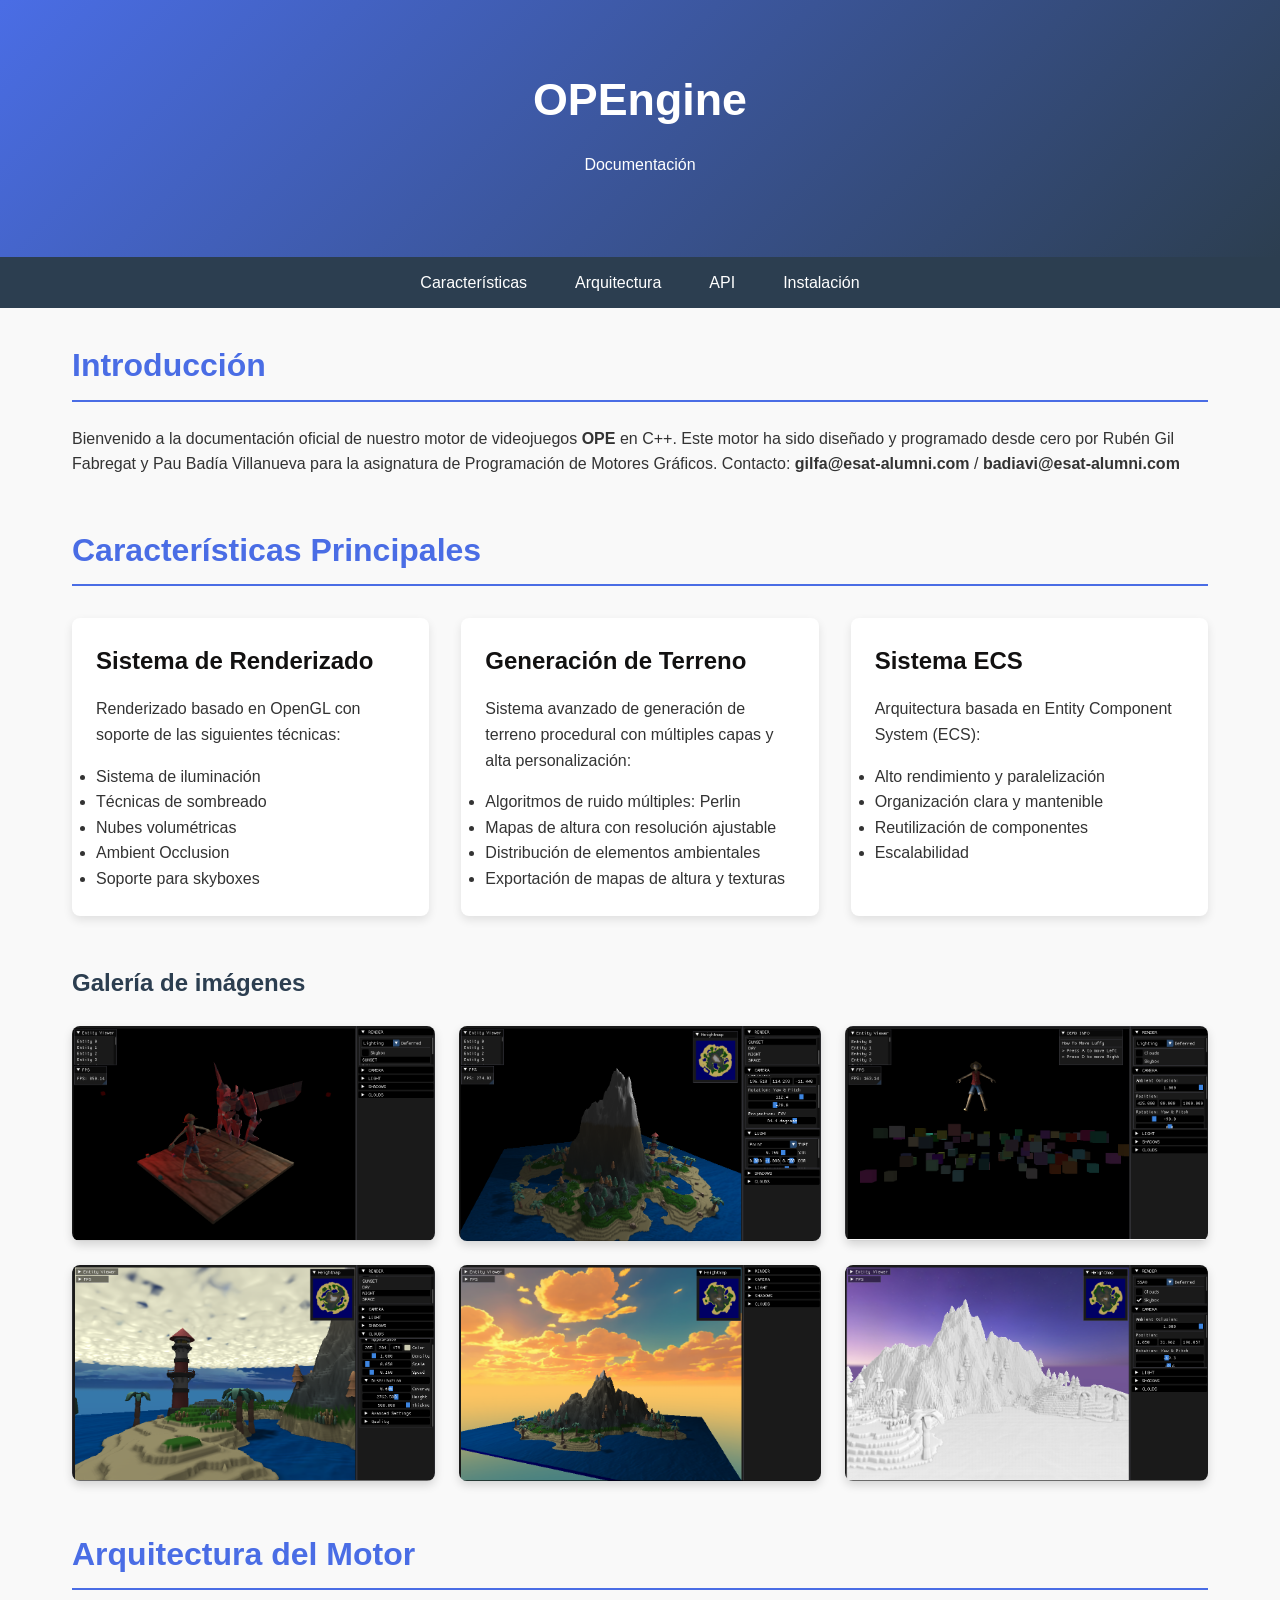
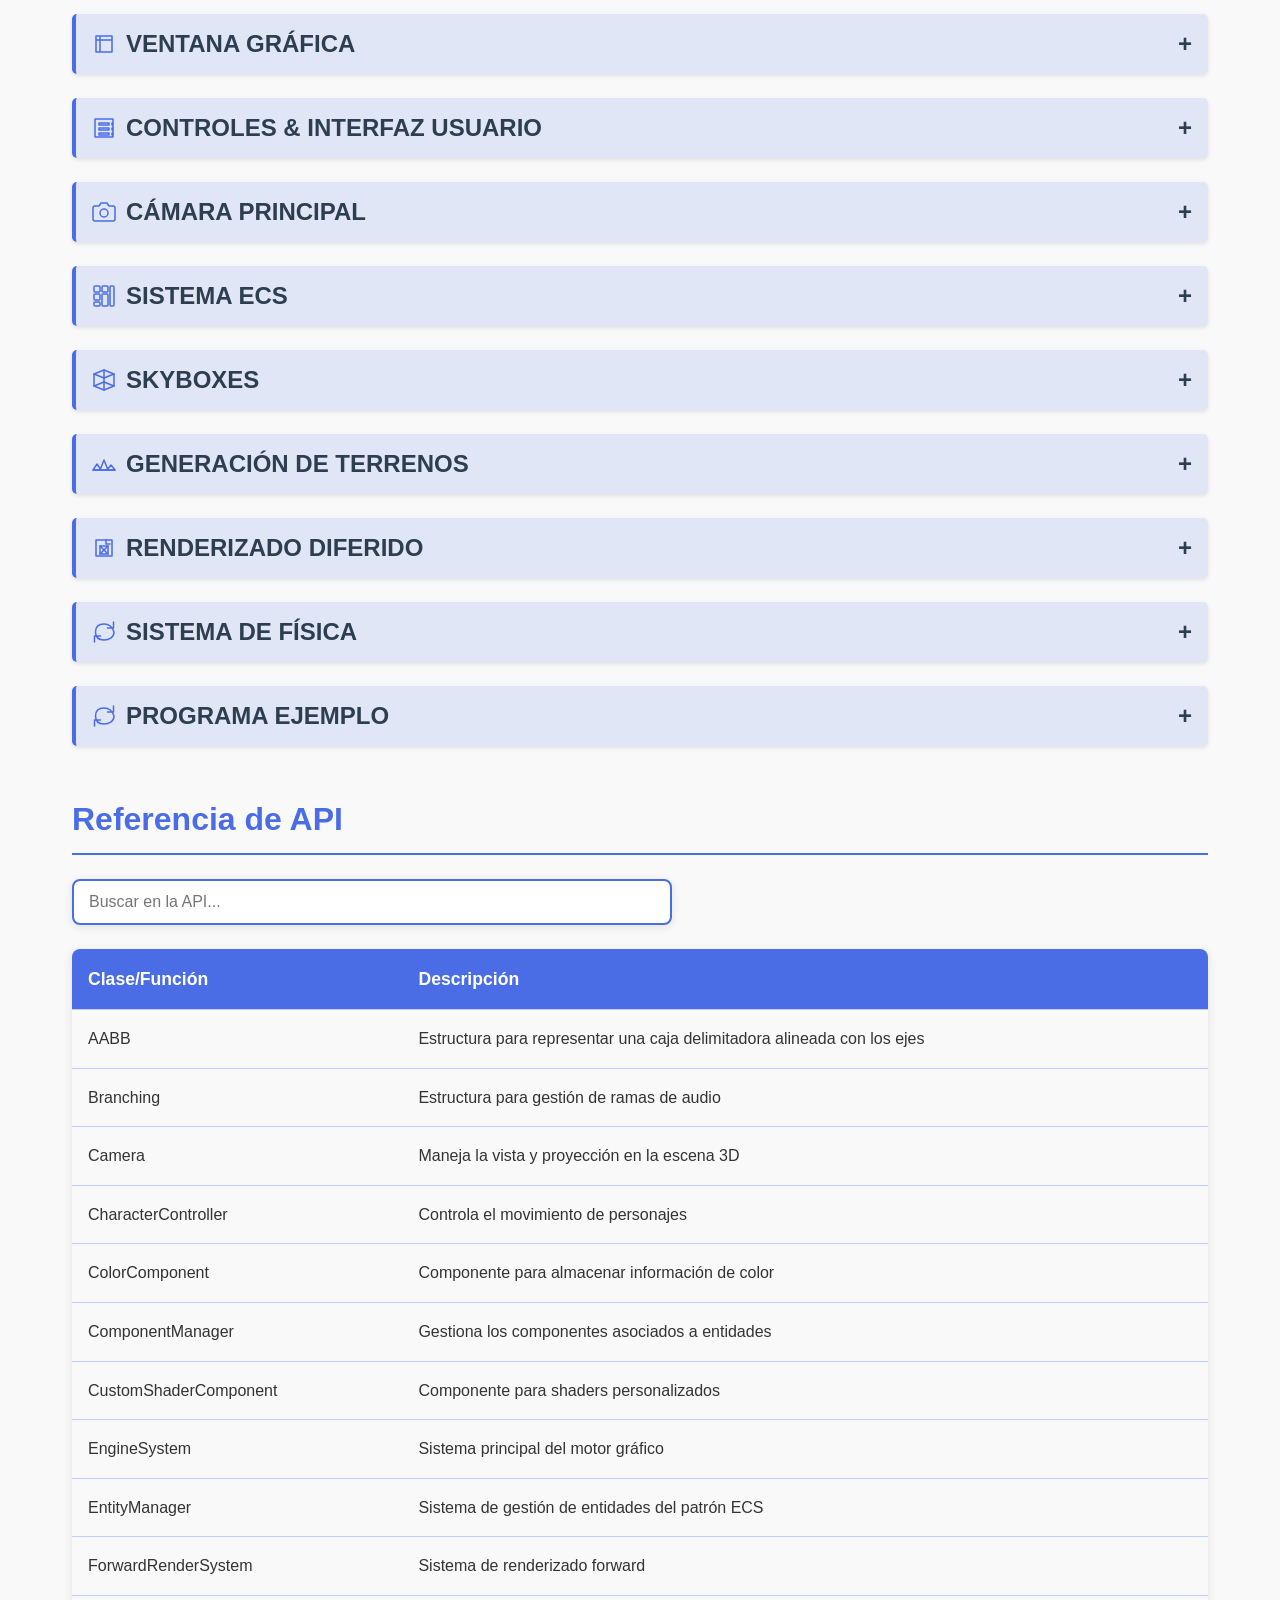
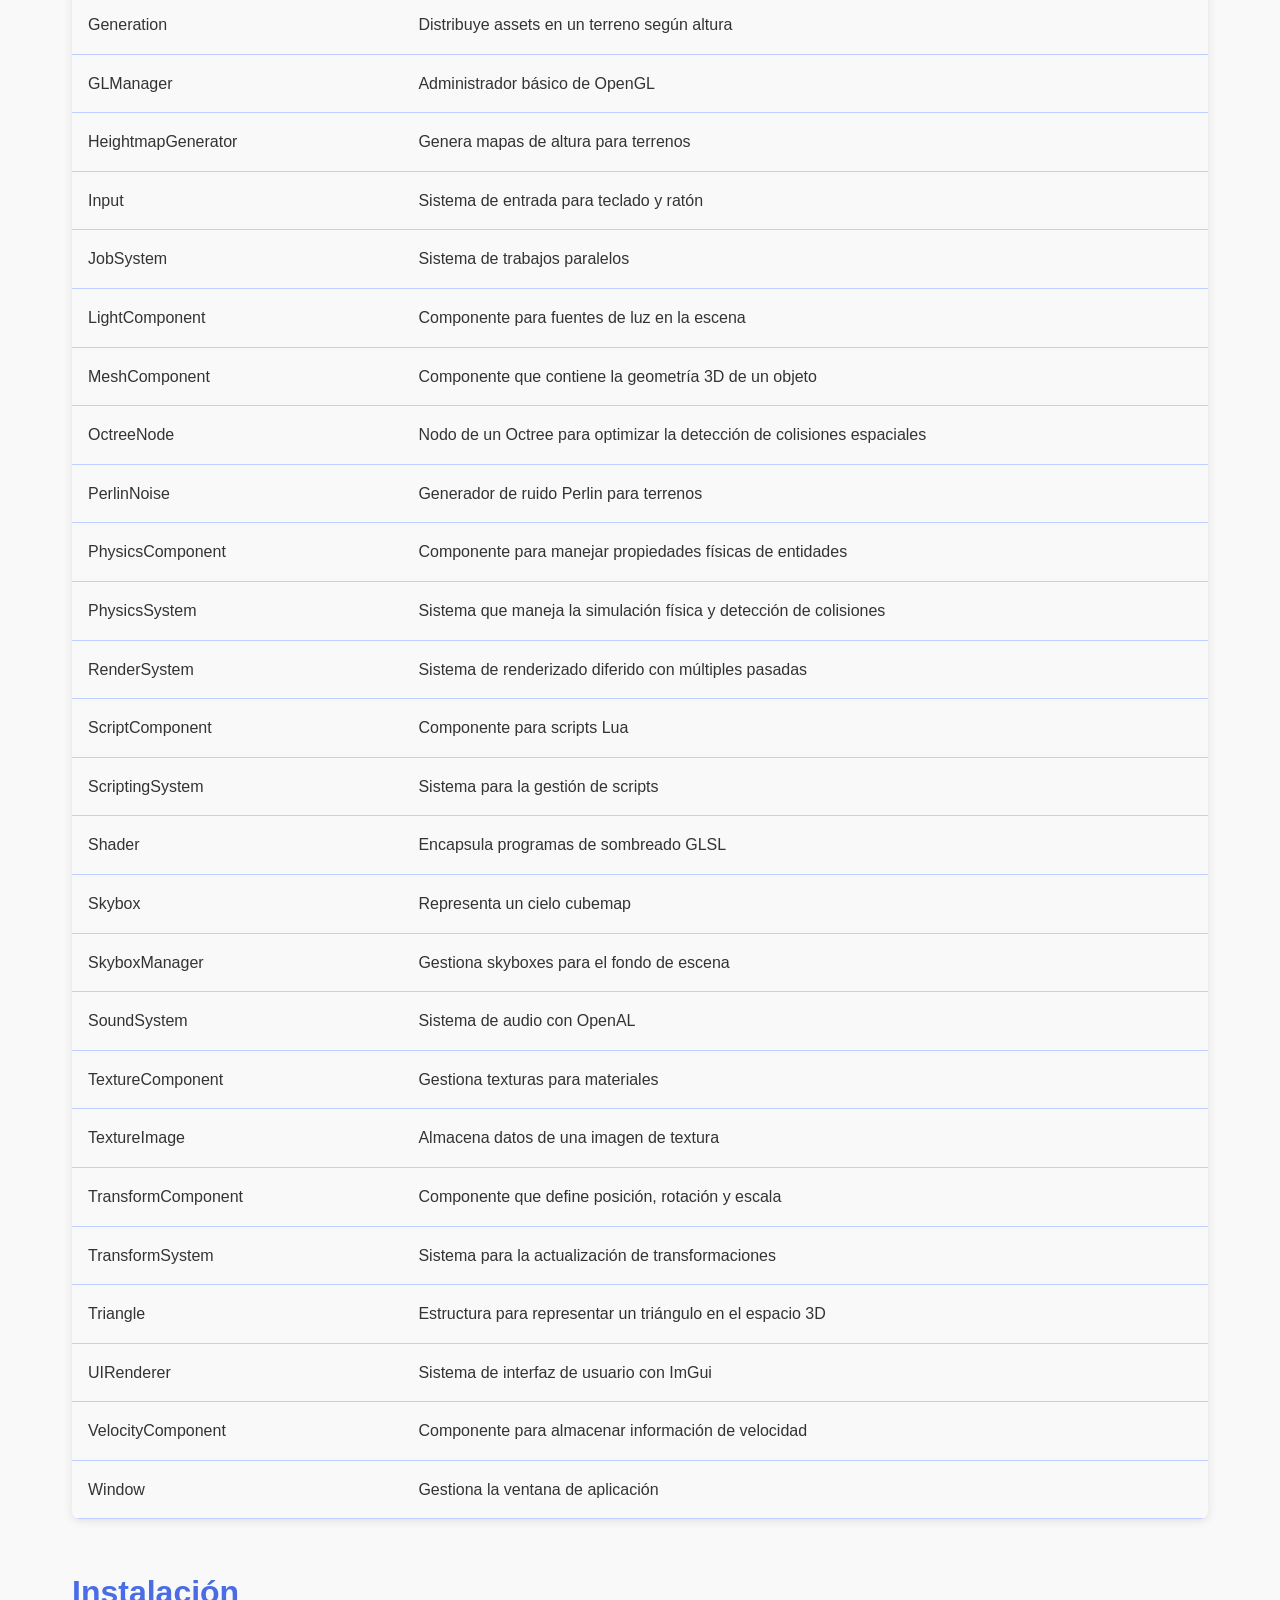
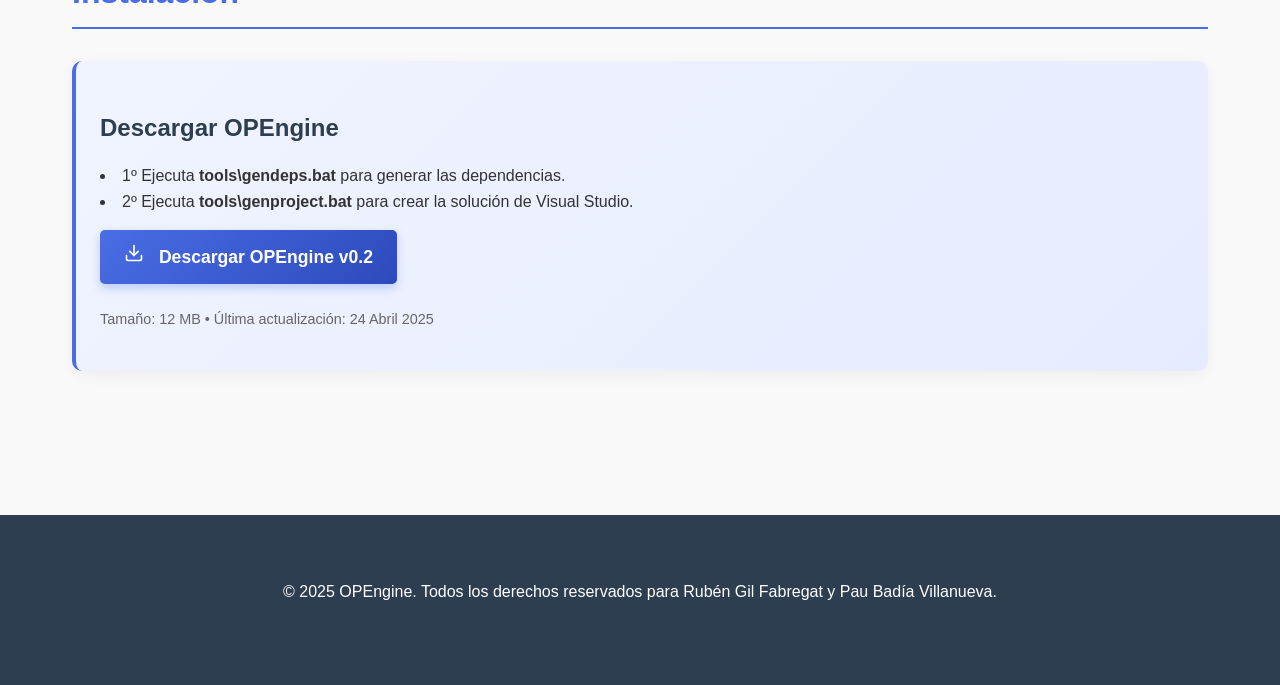
==== commit 1a2a4afa: "Merge branch 'main' of https://github.com/rubich4/rubich4.github.io" ====
--- a/index.html
+++ b/index.html
@@ -1070,6 +1070,66 @@
                 <svg class="architecture-icon">
                     <use href="#loop-icon"></use>
                 </svg>
+                <span class="icon-title">SISTEMA DE FÍSICA</span>
+            </button>
+            <div class="collapsible-content">
+                <p style="text-align: justify; margin-top: 20px; margin-bottom: 20px;">El sistema de física proporciona simulación de cuerpos rígidos con detección de colisiones. Para añadir propiedades físicas a una entidad, es necesario agregar un componente <strong>[PhysicsComponent]</strong> a la misma. Posteriormente, se debe registrar la entidad en el sistema de física usando <strong>[physicsSystem.addEntityToPhysics(entity, cm)]</strong>.</p>
+            
+                <p style="text-align: justify; margin-top: 20px; margin-bottom: 20px;">El sistema de física utiliza una estructura Octree para optimizar la detección de colisiones, permitiendo manejar grandes cantidades de objetos de manera eficiente. La detección de colisiones se realiza primero a nivel de cajas delimitadoras (AABB) y luego, si es necesario, a nivel de triángulos para mayor precisión.</p>
+                
+                <div class="code-block">
+                    <pre>
+            //INICIALIZAR SISTEMA DE FÍSICA//--------------------------------------------------------------------
+            PhysicsSystem physicsSystem;
+            physicsSystem.initialize();
+            physicsSystem.setGravity(glm::vec3(0.0f, -9.81f, 0.0f));
+            
+            //AÑADIR COMPONENTE DE FÍSICA A UNA ENTIDAD//--------------------------------------------------------
+            Entity cube = em.createEntity();
+            cm.addComponent(cube, TransformComponent{ glm::vec3(0.0f, 10.0f, 0.0f),
+                                                     glm::vec3(0.0f, 0.0f, 0.0f),
+                                                     glm::vec3(1.0f, 1.0f, 1.0f) });
+            cm.addComponent(cube, MeshComponent(MeshComponent::loadModel("../assets/obj/cube.obj")));
+            cm.addComponent(cube, ColorComponent{ glm::vec4(1.0f, 0.0f, 0.0f, 1.0f), true });
+            
+            // Agregar física con propiedades personalizadas
+            PhysicsComponent physComp;
+            physComp.mass = 2.0f;
+            physComp.restitution = 0.7f;
+            physComp.friction = 0.3f;
+            cm.addComponent(cube, physComp);
+            
+            // Registrar la entidad en el sistema de física
+            physicsSystem.addEntityToPhysics(cube, cm);
+            
+            //CREAR SUELO ESTÁTICO//---------------------------------------------------------------------------
+            Entity ground = em.createEntity();
+            cm.addComponent(ground, TransformComponent{ glm::vec3(0.0f, 0.0f, 0.0f),
+                                                       glm::vec3(0.0f, 0.0f, 0.0f),
+                                                       glm::vec3(20.0f, 0.1f, 20.0f) });
+            cm.addComponent(ground, MeshComponent(MeshComponent::loadModel("../assets/obj/plane.obj")));
+            cm.addComponent(ground, ColorComponent{ glm::vec4(0.2f, 0.2f, 0.8f, 1.0f), true });
+            cm.addComponent(ground, PhysicsComponent());
+            
+            // Registrar como objeto estático (no se mueve)
+            physicsSystem.addEntityToPhysics(ground, cm, true);
+            
+            //MAIN LOOP//--------------------------------------------------------------------------------------
+            while (window.isOpen()) {
+                float deltaTime = system.getDeltaTime();
+                
+                // Actualizar la simulación física
+                physicsSystem.update(em, cm, deltaTime);
+                
+                // Resto del bucle principal...
+            }</pre>
+                </div>
+            </div>
+
+            <button class="collapsible">
+                <svg class="architecture-icon">
+                    <use href="#loop-icon"></use>
+                </svg>
                 <span class="icon-title">PROGRAMA EJEMPLO</span>
             </button>
             <div class="collapsible-content">
@@ -1406,6 +1466,31 @@
                     <th>Descripción</th>
                 </tr>
 
+                <tr class="expandable-row" onclick="toggleDetails('aabb')">
+                    <td>AABB</td>
+                    <td>Estructura para representar una caja delimitadora alineada con los ejes</td>
+                </tr>
+                <tr id="aabb" class="details-row">
+                    <td colspan="2">
+                        <div class="details-content">
+                            <h3>Variables:</h3>
+                            <ul>
+                                <li><code>min</code> - Vector 3D con las coordenadas mínimas de la caja</li>
+                                <li><code>max</code> - Vector 3D con las coordenadas máximas de la caja</li>
+                            </ul>
+                            <h3>Métodos:</h3>
+                            <ul>
+                                <li><code>AABB()</code> - Constructor por defecto</li>
+                                <li><code>AABB(min, max)</code> - Constructor con puntos mínimo y máximo</li>
+                                <li><code>intersects(other)</code> - Verifica intersección con otra AABB</li>
+                                <li><code>getCenter()</code> - Obtiene el centro de la caja</li>
+                                <li><code>getDimensions()</code> - Obtiene las dimensiones de la caja</li>
+                                <li><code>transform(transform)</code> - Aplica una transformación a la AABB</li>
+                            </ul>
+                        </div>
+                    </td>
+                </tr>
+
                 <tr class="expandable-row" onclick="toggleDetails('branching')">
                     <td>Branching</td>
                     <td>Estructura para gestión de ramas de audio</td>
@@ -1634,9 +1719,9 @@
                                 <li><code>forwardRender(em, componentManager, lightShader, shadowShader, camera, lightSpaceMatrix, skyboxShader, skyboxManager)</code> - Renderiza la escena</li>
                                 <li><code>renderEntities(em, componentManager, shader, colorVector)</code> - Método privado que renderiza las entidades con los componentes necesarios</li>
                                 <li><code>GetLightSpaceMatrix(lightPos, lightType, lightDirection)</code> - Obtiene la matriz de luz</li>
-                                <li><code>createShadowMapCube(resolution)</code> - Crea un mapa de sombras cúbico</li>
+                                <li><code>CreatePointShadowMap(resolution)</code> - Crea un mapa de sombras cúbico</li>
                                 <li><code>CreateSpotLightShadowMap()</code> - Crea mapa de sombras para spotlight</li>
-                                <li><code>SetupDirectionalShadowMap()</code> - Configura el mapa de sombras para luces direccionales</li>
+                                <li><code>CreateDirectionalShadowMap()</code> - Configura el mapa de sombras para luces direccionales</li>
                             </ul>
                             </ul>
                         </div>
@@ -1815,6 +1900,35 @@
                     </td>
                 </tr>
 
+                <tr class="expandable-row" onclick="toggleDetails('octreeNode')">
+                    <td>OctreeNode</td>
+                    <td>Nodo de un Octree para optimizar la detección de colisiones espaciales</td>
+                </tr>
+                <tr id="octreeNode" class="details-row">
+                    <td colspan="2">
+                        <div class="details-content">
+                            <h3>Variables:</h3>
+                            <ul>
+                                <li><code>bounds</code> - Límites del nodo (AABB)</li>
+                                <li><code>depth</code> - Profundidad del nodo en el árbol</li>
+                                <li><code>MAX_DEPTH</code> - Profundidad máxima del Octree (8)</li>
+                                <li><code>MAX_ENTITIES_PER_NODE</code> - Entidades máximas por nodo (16)</li>
+                                <li><code>entities</code> - Entidades almacenadas en este nodo</li>
+                                <li><code>children</code> - Nodos hijos (8 o ninguno)</li>
+                            </ul>
+                            <h3>Métodos:</h3>
+                            <ul>
+                                <li><code>OctreeNode(bounds, depth)</code> - Constructor</li>
+                                <li><code>insert(entity, aabb)</code> - Inserta una entidad con su AABB</li>
+                                <li><code>queryPotentialCollisions(entity, aabb)</code> - Consulta colisiones potenciales</li>
+                                <li><code>clear()</code> - Limpia el Octree</li>
+                                <li><code>subdivide()</code> - Divide este nodo en 8 nodos hijos</li>
+                                <li><code>getChildIndexForAABB(aabb)</code> - Determina el nodo hijo para una AABB</li>
+                            </ul>
+                        </div>
+                    </td>
+                </tr>
+
                 <tr class="expandable-row" onclick="toggleDetails('perlinNoise')">
                     <td>PerlinNoise</td>
                     <td>Generador de ruido Perlin para terrenos</td>
@@ -1833,6 +1947,93 @@
                                 <li><code>fade(t)</code> - Función de interpolación suavizada</li>
                                 <li><code>lerp(t, a, b)</code> - Interpolación lineal</li>
                                 <li><code>grad(hash, x, y, z)</code> - Función de gradiente</li>
+                            </ul>
+                        </div>
+                    </td>
+                </tr>
+
+                <tr class="expandable-row" onclick="toggleDetails('physicsComponent')">
+                    <td>PhysicsComponent</td>
+                    <td>Componente para manejar propiedades físicas de entidades</td>
+                </tr>
+                <tr id="physicsComponent" class="details-row">
+                    <td colspan="2">
+                        <div class="details-content">
+                            <h3>Variables de traslación:</h3>
+                            <ul>
+                                <li><code>velocity</code> - Velocidad actual del objeto</li>
+                                <li><code>prevPosition</code> - Posición anterior (para integración de Verlet)</li>
+                                <li><code>acceleration</code> - Aceleración actual</li>
+                            </ul>
+                            <h3>Propiedades físicas:</h3>
+                            <ul>
+                                <li><code>mass</code> - Masa del objeto</li>
+                                <li><code>inverseMass</code> - Inversa de la masa (para cálculos de colisión)</li>
+                                <li><code>restitution</code> - Coeficiente de restitución (elasticidad)</li>
+                                <li><code>friction</code> - Coeficiente de fricción</li>
+                                <li><code>isStatic</code> - Si es true, el objeto no se mueve pero colisiona</li>
+                                <li><code>useGravity</code> - Si es true, se aplica gravedad al objeto</li>
+                            </ul>
+                            <h3>Propiedades de colisión:</h3>
+                            <ul>
+                                <li><code>boundingBox</code> - Caja delimitadora (AABB) para detección de colisiones</li>
+                                <li><code>triangles</code> - Triángulos para colisiones precisas</li>
+                            </ul>
+                            <h3>Propiedades de rotación:</h3>
+                            <ul>
+                                <li><code>angularVelocity</code> - Velocidad angular (radianes/segundo)</li>
+                                <li><code>torque</code> - Torque aplicado al objeto</li>
+                                <li><code>orientation</code> - Orientación actual (quaternion)</li>
+                                <li><code>prevOrientation</code> - Orientación anterior</li>
+                                <li><code>inertiaTensor</code> - Tensor de inercia en espacio de modelo</li>
+                                <li><code>inverseInertiaTensor</code> - Inverso del tensor de inercia</li>
+                            </ul>
+                            <h3>Métodos:</h3>
+                            <ul>
+                                <li><code>PhysicsComponent()</code> - Constructor que inicializa todas las propiedades</li>
+                            </ul>
+                        </div>
+                    </td>
+                </tr>
+
+                <tr class="expandable-row" onclick="toggleDetails('physicsSystem')">
+                    <td>PhysicsSystem</td>
+                    <td>Sistema que maneja la simulación física y detección de colisiones</td>
+                </tr>
+                <tr id="physicsSystem" class="details-row">
+                    <td colspan="2">
+                        <div class="details-content">
+                            <h3>Variables:</h3>
+                            <ul>
+                                <li><code>octree</code> - Octree para optimizar la detección de colisiones</li>
+                                <li><code>gravity</code> - Vector de gravedad para el mundo</li>
+                                <li><code>fixedTimeStep</code> - Paso de tiempo fijo para la simulación</li>
+                            </ul>
+                            <h3>Métodos públicos:</h3>
+                            <ul>
+                                <li><code>PhysicsSystem()</code> - Constructor</li>
+                                <li><code>initialize()</code> - Inicializa el sistema de física</li>
+                                <li><code>update(em, cm, deltaTime)</code> - Actualiza la simulación de física</li>
+                                <li><code>addEntityToPhysics(entity, cm, isStatic)</code> - Añade una entidad al sistema</li>
+                                <li><code>removeEntityFromPhysics(entity)</code> - Remueve una entidad del sistema</li>
+                                <li><code>setGravity(gravity)</code> - Configura la gravedad del mundo</li>
+                                <li><code>getGravity()</code> - Obtiene la gravedad actual</li>
+                            </ul>
+                            <h3>Métodos privados:</h3>
+                            <ul>
+                                <li><code>updateAABBs(em, cm)</code> - Actualiza las AABBs de todas las entidades</li>
+                                <li><code>detectCollisions(em, cm)</code> - Detecta colisiones entre entidades</li>
+                                <li><code>resolveCollisions(em, cm)</code> - Resuelve las colisiones detectadas</li>
+                                <li><code>applyVerletIntegration(entity, physics, transform, deltaTime)</code> - Aplica integración de Verlet</li>
+                                <li><code>createAABBFromMesh(mesh, transform)</code> - Crea una AABB a partir de los vértices</li>
+                                <li><code>triangleTriangleCollision(t1, t2, point, normal, depth)</code> - Detecta colisión entre triángulos</li>
+                                <li><code>aabbCollision(box1, box2)</code> - Detecta colisión entre dos AABBs</li>
+                                <li><code>extractTrianglesFromMesh(mesh, transform)</code> - Extrae triángulos de una malla</li>
+                                <li><code>calculatePenetrationDepth(box1, box2)</code> - Calcula profundidad de penetración</li>
+                                <li><code>calculateInertiaTensor(physics, mesh)</code> - Calcula tensor de inercia</li>
+                                <li><code>alignToGround(physics, transform)</code> - Alinea objetos con el suelo</li>
+                                <li><code>applyImpulseAtPoint(physics, impulse, point, centerOfMass)</code> - Aplica impulso en un punto</li>
+                                <li><code>calculateWorldInertiaTensor(physics)</code> - Calcula tensor de inercia en espacio mundial</li>
                             </ul>
                         </div>
                     </td>
@@ -2118,6 +2319,28 @@
                                 <li><code>TransformSystem()</code> - Constructor</li>
                                 <li><code>~TransformSystem()</code> - Destructor</li>
                                 <li><code>update(em, componentManager, deltaTime)</code> - Actualiza todas las transformaciones</li>
+                            </ul>
+                        </div>
+                    </td>
+                </tr>
+
+                <tr class="expandable-row" onclick="toggleDetails('triangle')">
+                    <td>Triangle</td>
+                    <td>Estructura para representar un triángulo en el espacio 3D</td>
+                </tr>
+                <tr id="triangle" class="details-row">
+                    <td colspan="2">
+                        <div class="details-content">
+                            <h3>Variables:</h3>
+                            <ul>
+                                <li><code>v0, v1, v2</code> - Los tres vértices del triángulo</li>
+                            </ul>
+                            <h3>Métodos:</h3>
+                            <ul>
+                                <li><code>Triangle()</code> - Constructor por defecto</li>
+                                <li><code>Triangle(v0, v1, v2)</code> - Constructor con los tres vértices</li>
+                                <li><code>getNormal()</code> - Calcula la normal del triángulo</li>
+                                <li><code>getAABB()</code> - Calcula la caja delimitadora del triángulo</li>
                             </ul>
                         </div>
                     </td>
@@ -2211,11 +2434,11 @@
                     <h3>Descargar OPEngine</h3>
                     <li>1º Ejecuta <strong>tools\gendeps.bat</strong> para generar las dependencias.</li>
                     <li>2º Ejecuta <strong>tools\genproject.bat</strong> para crear la solución de Visual Studio.</li>
-                    <a href="OPEngine_0.1.zip" class="btn download-btn">
+                    <a href="OPEngine_0.2.zip" class="btn download-btn">
                         <i class="download-icon"></i>
-                        Descargar OPEngine v0.1
+                        Descargar OPEngine v0.2
                     </a>
-                    <p class="download-info">Tamaño: 8.2 MB • Última actualización: 26 Marzo 2025</p>
+                    <p class="download-info">Tamaño: 12 MB • Última actualización: 24 Abril 2025</p>
                 </div>
         </section>
     </main>
